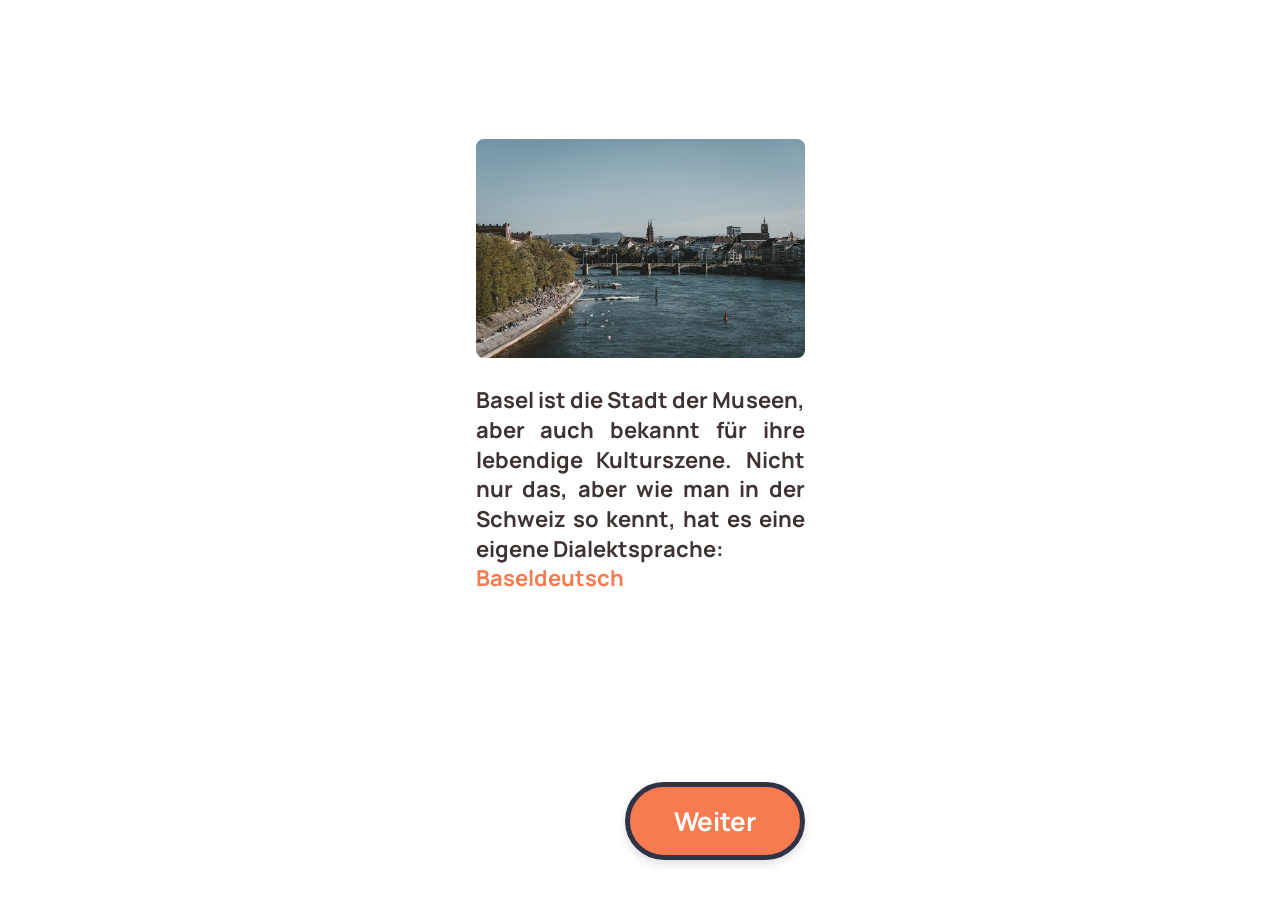
==== index.html @ 46500724 "implementingggg testing online vers" ====
<!DOCTYPE html>
<html lang="de">

<head>
    <link rel="preconnect" href="https://fonts.googleapis.com">
    <link rel="preconnect" href="https://fonts.gstatic.com" crossorigin>
    <link
        href="https://fonts.googleapis.com/css2?family=Manrope:wght@200..800&family=Pixelify+Sans:wght@400..700&display=swap"
        rel="stylesheet">
    <meta charset="UTF-8">
    <script>(function () { var t = localStorage.getItem('theme'); if (t) document.documentElement.setAttribute('data-theme', t); })();</script>
    <meta name="viewport" content="width=device-width, initial-scale=1.0, maximum-scale=1.0">
    <title>Baseldeutsch</title>
    <link rel="stylesheet" href="style.css">
    <style>
        * {
            box-sizing: border-box;
            margin: 0;
            padding: 0;
        }

        html,
        body {
            height: 100%;
            overflow-x: hidden;
        }

        body {
            font-family: "Manrope", sans-serif;
            font-weight: bold;
            background: var(--bg);
            display: flex;
            flex-direction: column;
            max-width: 393px;
            margin: 0 auto;
            width: 100%;
            height: 100dvh;
            color: var(--text);
        }

        .top-bar {
            background: var(--bg);
            height: 30px;
            flex-shrink: 0;
            position: sticky;
            top: 0;
            z-index: 100;
        }

        .map-area {
            flex: 1;
            display: flex;
            align-items: center;
            justify-content: center;
            padding: 24px 20px;
            overflow: hidden;
            order: 1;
            animation: mapFloat 8s ease-in-out infinite;
            will-change: transform;
        }

        @keyframes mapFloat {
            0% {
                transform: perspective(1000px) rotateX(2.2deg) rotateY(-2.6deg) rotateZ(-1.4deg);
            }

            50% {
                transform: perspective(1000px) rotateX(-1.8deg) rotateY(2.6deg) rotateZ(1.4deg);
            }

            100% {
                transform: perspective(1000px) rotateX(2.2deg) rotateY(-2.6deg) rotateZ(-1.4deg);
            }
        }

        @media (prefers-reduced-motion: reduce) {
            .map-area {
                animation: none;
            }
        }

        .bottom-nav {
            order: 2;
        }

        .map-area svg {
            width: 100%;
            height: auto;
            max-height: 100%;
            transition: transform 0.45s cubic-bezier(0.4, 0, 0.2, 1);
            transform-origin: 43% 42%;
        }

        .map-area svg.zoomed {
            transform: scale(2.6);
        }

        #marker1 {
            cursor: pointer;
        }


        /* Speech bubble — fixed overlay, independent of the map's zoom & float */
        .map-bubble {
            position: fixed;
            z-index: 60;
            width: 250px;
            pointer-events: none;
            transform: translate(-50%, -100%) scale(0);
            transform-origin: 50% 0%;
            /* Disappear with a plain ease so the scale can't overshoot below 0
               (a "back" curve would dip negative and briefly mirror the bubble) */
            transition: transform 0.22s ease-in;
            margin-top: 7%;
        }

        .map-bubble.visible {
            transform: translate(-50%, -100%) scale(1);
            pointer-events: auto;
            cursor: pointer;
            /* Springy overshoot only while appearing */
            transition: transform 0.3s cubic-bezier(0.34, 1.56, 0.64, 1);
            margin-top: 7%;
        }

        .map-bubble svg {
            width: 100%;
            height: auto;
            display: block;
        }



        .bottom-nav {
            background: var(--bg);
            height: 80px;
            display: flex;
            align-items: center;
            justify-content: space-around;
            flex-shrink: 0;
            position: sticky;
            bottom: 0;
            border-top: 3px solid var(--border);
            z-index: 100;
        }

        .nav-btn {
            width: 52px;
            height: 52px;
            border: none;
            background: transparent;
            cursor: pointer;
            display: flex;
            align-items: center;
            justify-content: center;
            border-radius: 50%;
            margin-bottom: 5px;
        }

        /* â”€â”€ Map SVG color theming â”€â”€ */
        #map-svg path[fill="#F77B4F"] {
            fill: var(--map-extrude);
        }

        #map-svg path[fill="#DBC8C2"] {
            fill: var(--map-fill);
        }

        #map-svg path[fill="#FFF369"] {
            fill: var(--map-highlight);
        }

        #map-svg path[stroke-width="5"] {
            stroke: var(--map-border);
        }

        #map-svg circle:not(#circle1) {
            fill: var(--map-lock-bg);
        }

        #map-svg path[fill="#303348"] {
            fill: var(--map-lock-ring);
        }

        #map-svg path[stroke-width="4"] {
            stroke: var(--map-lock-shackle);
        }

        /* ── Marker ── */
        #circle1 {
            fill: var(--map-extrude);
        }

        #marker1 path[fill='#AFF6F9'] {
            fill: var(--light);
        }

        /* â”€â”€ Speech bubble â”€â”€ */
        #bubble1 path[fill="#44869A"] {
            fill: var(--accent-light);
        }

        #bubble1 path[fill="#8CD0D3"] {
            fill: #303348;
        }

        /* ── First-time intro overlay ── */
        .intro-overlay {
            position: fixed;
            inset: 0;
            z-index: 1000;
            background: var(--bg);
            display: none;
            max-width: 393px;
            margin: 0 auto;
        }

        .intro-overlay.visible {
            display: flex;
        }

        .intro-content {
            flex: 1;
            display: flex;
            flex-direction: column;
            padding: 40px 32px;
            overflow-y: auto;
        }

        .intro-image {
            width: 100%;
            object-fit: cover;
            border-radius: 8px;
            margin-bottom: 28px;
            flex-shrink: 0;
            margin-top: 30%;
        }

        .intro-text {
            font-size: 22px;
            font-weight: 700;
            line-height: 1.35;
            color: var(--text);
            text-align: justify;
        }

        .intro-highlight {
            color: var(--accent-light);
        }

        .intro-next {
            margin-top: auto;
            align-self: flex-end;
            background: var(--accent-light);
            border: solid var(--border-nav);
            border-width: 5px;
            border-radius: 40px;
            color: #fff;
            font-family: "Manrope", sans-serif;
            font-size: 26px;
            font-weight: 700;
            padding: 16px 44px;
            cursor: pointer;
            -webkit-tap-highlight-color: transparent;
            filter: drop-shadow(0 4px 4px rgba(0, 0, 0, 0.12));
        }

        .intro-next:active {
            filter: brightness(0.9);
        }

        /* ── First-lesson hint arrow ── */
        .lesson-hint {
            position: fixed;
            top: 38%;
            left: 50%;
            transform: translateX(-50%);
            z-index: 50;
            display: none;
            flex-direction: column;
            align-items: center;
            gap: 4px;
            pointer-events: none;
            animation: hintBounce 0.9s ease-in-out infinite;
        }

        .lesson-hint.visible {
            display: flex;
        }

        .lesson-hint-arrow {
            width: 46px;
            height: 62px;
        }

        .lesson-hint-text {
            font-size: 16px;
            font-weight: 800;
            color: var(--accent);
            background: var(--bg);
            padding: 4px 12px;
            border-radius: 14px;
        }

        @keyframes hintBounce {

            0%,
            100% {
                transform: translateX(-50%) translateY(0);
            }

            50% {
                transform: translateX(-50%) translateY(-22px);
            }
        }

        @media (prefers-reduced-motion: reduce) {
            .lesson-hint {
                animation: none;
            }
        }

        .page-title {
            font-size: 42px;
            font-weight: 800;
            color: var(--text);
            padding: 18px 30px 14px;
            flex-shrink: 0;
            max-height: 120px;
            overflow: hidden;
            transition: transform 0.4s cubic-bezier(0.4, 0, 0.2, 1), opacity 0.3s ease,
                max-height 0.4s ease, padding 0.4s ease;
        }

        /* Hide the title (and collapse its space) while the map is zoomed in */
        .page-title.hidden {
            transform: translateY(-120%);
            opacity: 0;
            max-height: 0;
            padding-top: 0;
            padding-bottom: 0;
        }
    </style>
</head>

<body>

    <!-- First-time intro -->
    <div class="intro-overlay" id="introOverlay">
        <div class="intro-content">
            <img class="intro-image" src="image.png" alt="Basel am Rhein">
            <p class="intro-text">
                Basel ist die Stadt der Museen, aber auch bekannt für ihre lebendige Kulturszene. Nicht nur das,
                aber wie man in der Schweiz so kennt, hat es eine eigene Dialektsprache:
                <br><span class="intro-highlight">Baseldeutsch</span>
            </p>
            <button class="intro-next" onclick="dismissIntro()">Weiter</button>
        </div>
    </div>

    <div class="page-title" id="pageTitle">Willkommen in Basel!</div>

    <!-- Hint arrow pointing to the first lesson -->
    <div class="lesson-hint" id="lessonHint">

        <svg class="lesson-hint-arrow" viewBox="0 0 60 80" fill="none" xmlns="http://www.w3.org/2000/svg">
            <path d="M30 6 V60 M30 60 L14 44 M30 60 L46 44" stroke="var(--accent-light)" stroke-width="7"
                stroke-linecap="round" stroke-linejoin="round" />
        </svg>
    </div>

    <nav class="bottom-nav">
        <button class="nav-btn active" onclick="navigateTo('index.html')" aria-label="Home"><svg class="nav-icon"
                viewBox="0 0 31 40" fill="none" xmlns="http://www.w3.org/2000/svg">
                <g filter="url(#filter0_d_716_228)">
                    <path fill-rule="evenodd" clip-rule="evenodd"
                        d="M14.3101 29.4547C11.7604 27.4622 6 17.2513 6 10.9669C6 8.58868 7.0009 6.30826 8.7825 4.62658C10.5641 2.9449 12.9806 2 15.5002 2C18.0197 2 20.4359 2.94476 22.2176 4.62644C23.9992 6.30812 25 8.58925 25 10.9675C25 17.2519 19.2399 27.4624 16.6902 29.4549C16.3239 29.7411 16.1406 29.884 15.8678 29.9573C15.6558 30.0142 15.3439 30.0142 15.1319 29.9573C14.8596 29.8841 14.675 29.7398 14.3101 29.4547ZM12.3473 10.1685C12.3473 11.8185 13.7585 13.156 15.4994 13.156C17.2402 13.156 18.6515 11.8185 18.6515 10.1685C18.6515 8.5186 17.2402 7.18106 15.4994 7.18106C13.7585 7.18106 12.3473 8.5186 12.3473 10.1685Z"
                        fill="#F77B4F" />
                    <path fill-rule="evenodd" clip-rule="evenodd"
                        d="M14.3101 29.4547C11.7604 27.4622 6 17.2513 6 10.9669C6 8.58868 7.0009 6.30826 8.7825 4.62658C10.5641 2.9449 12.9806 2 15.5002 2C18.0197 2 20.4359 2.94476 22.2176 4.62644C23.9992 6.30812 25 8.58925 25 10.9675C25 17.2519 19.2399 27.4624 16.6902 29.4549C16.3239 29.7411 16.1406 29.884 15.8678 29.9573C15.6558 30.0142 15.3439 30.0142 15.1319 29.9573C14.8596 29.8841 14.675 29.7398 14.3101 29.4547ZM12.3473 10.1685C12.3473 11.8185 13.7585 13.156 15.4994 13.156C17.2402 13.156 18.6515 11.8185 18.6515 10.1685C18.6515 8.5186 17.2402 7.18106 15.4994 7.18106C13.7585 7.18106 12.3473 8.5186 12.3473 10.1685Z"
                        stroke="#303348" stroke-width="4" stroke-linecap="round" stroke-linejoin="round" />
                </g>
                <defs>
                    <filter id="filter0_d_716_228" x="0" y="0" width="31" height="40" filterUnits="userSpaceOnUse"
                        color-interpolation-filters="sRGB">
                        <feFlood flood-opacity="0" result="BackgroundImageFix" />
                        <feColorMatrix in="SourceAlpha" type="matrix" values="0 0 0 0 0 0 0 0 0 0 0 0 0 0 0 0 0 0 127 0"
                            result="hardAlpha" />
                        <feOffset dy="4" />
                        <feGaussianBlur stdDeviation="2" />
                        <feComposite in2="hardAlpha" operator="out" />
                        <feColorMatrix type="matrix" values="0 0 0 0 0 0 0 0 0 0 0 0 0 0 0 0 0 0 0.12 0" />
                        <feBlend mode="normal" in2="BackgroundImageFix" result="effect1_dropShadow_716_228" />
                        <feBlend mode="normal" in="SourceGraphic" in2="effect1_dropShadow_716_228" result="shape" />
                    </filter>
                </defs>
            </svg></button>
        <button class="nav-btn" onclick="navigateTo('lexikon.html')" aria-label="Suche"><svg class="nav-icon"
                viewBox="0 0 38 38" fill="none" xmlns="http://www.w3.org/2000/svg">
                <g filter="url(#filter0_d_716_301)">
                    <path
                        d="M6 9.22222C6 13.2109 9.2335 16.4444 13.2222 16.4444C17.2109 16.4444 20.4444 13.2109 20.4444 9.22222C20.4444 5.2335 17.2109 2 13.2222 2C9.2335 2 6 5.2335 6 9.22222Z"
                        fill="#F77B4F" />
                    <path
                        d="M18.3799 14.2778L32 28M13.2222 16.4444C9.2335 16.4444 6 13.2109 6 9.22222C6 5.2335 9.2335 2 13.2222 2C17.2109 2 20.4444 5.2335 20.4444 9.22222C20.4444 13.2109 17.2109 16.4444 13.2222 16.4444Z"
                        stroke="#303348" stroke-width="4" stroke-linecap="round" stroke-linejoin="round" />
                </g>
                <defs>
                    <filter id="filter0_d_716_301" x="0" y="0" width="38" height="38" filterUnits="userSpaceOnUse"
                        color-interpolation-filters="sRGB">
                        <feFlood flood-opacity="0" result="BackgroundImageFix" />
                        <feColorMatrix in="SourceAlpha" type="matrix" values="0 0 0 0 0 0 0 0 0 0 0 0 0 0 0 0 0 0 127 0"
                            result="hardAlpha" />
                        <feOffset dy="4" />
                        <feGaussianBlur stdDeviation="2" />
                        <feComposite in2="hardAlpha" operator="out" />
                        <feColorMatrix type="matrix" values="0 0 0 0 0 0 0 0 0 0 0 0 0 0 0 0 0 0 0.12 0" />
                        <feBlend mode="normal" in2="BackgroundImageFix" result="effect1_dropShadow_716_301" />
                        <feBlend mode="normal" in="SourceGraphic" in2="effect1_dropShadow_716_301" result="shape" />
                    </filter>
                </defs>
            </svg></button>
        <button class="nav-btn" onclick="navigateTo('marked.html')" aria-label="Gespeichert"><svg class="nav-icon"
                viewBox="0 0 42 39" fill="none" xmlns="http://www.w3.org/2000/svg">
                <g filter="url(#filter0_d_716_300)">
                    <path
                        d="M25.519 18.435L16.9502 13.1288L12.8791 19.7397L6.51992 15.7722L9.27376 11.3583L5.9978 9.31443L8.75164 4.90056L12.0276 6.94445L15.1119 2.00093L21.4711 5.96848L16.9502 13.1288L25.519 18.435L29.9501 11.2586L35.7312 14.8654L32.6469 19.809L35.7301 21.7326L32.9763 26.1465L29.893 24.2228L27.1392 28.6367L21.3581 25.0298L25.519 18.435Z"
                        fill="#F77B4F" />
                    <path
                        d="M16.9502 13.1288L25.519 18.435M16.9502 13.1288L12.8791 19.7397L6.51992 15.7722L9.27376 11.3583L5.9978 9.31443L8.75164 4.90056L12.0276 6.94445L15.1119 2.00093L21.4711 5.96848L16.9502 13.1288ZM25.519 18.435L29.9501 11.2586L35.7312 14.8654L32.6469 19.809L35.7301 21.7326L32.9763 26.1465L29.893 24.2228L27.1392 28.6367L21.3581 25.0298L25.519 18.435Z"
                        stroke="#303348" stroke-width="4" stroke-linejoin="round" />
                </g>
                <defs>
                    <filter id="filter0_d_716_300" x="0" y="0" width="41.7344" height="38.6367"
                        filterUnits="userSpaceOnUse" color-interpolation-filters="sRGB">
                        <feFlood flood-opacity="0" result="BackgroundImageFix" />
                        <feColorMatrix in="SourceAlpha" type="matrix" values="0 0 0 0 0 0 0 0 0 0 0 0 0 0 0 0 0 0 127 0"
                            result="hardAlpha" />
                        <feOffset dy="4" />
                        <feGaussianBlur stdDeviation="2" />
                        <feComposite in2="hardAlpha" operator="out" />
                        <feColorMatrix type="matrix" values="0 0 0 0 0 0 0 0 0 0 0 0 0 0 0 0 0 0 0.12 0" />
                        <feBlend mode="normal" in2="BackgroundImageFix" result="effect1_dropShadow_716_300" />
                        <feBlend mode="normal" in="SourceGraphic" in2="effect1_dropShadow_716_300" result="shape" />
                    </filter>
                </defs>
            </svg></button>
        <button class="nav-btn" onclick="navigateTo('settings.html')" aria-label="Einstellungen"><svg class="nav-icon"
                viewBox="0 0 42 40" fill="none" xmlns="http://www.w3.org/2000/svg">
                <g filter="url(#filter0_d_716_302)">
                    <path fill-rule="evenodd" clip-rule="evenodd"
                        d="M32.9802 11.1282L33.5298 11.4307L33.5324 11.432C34.4265 11.9242 34.8739 12.1705 35.2 12.5206C35.4889 12.8306 35.7079 13.1984 35.8422 13.5986C35.9939 14.0509 35.9952 14.5578 35.9975 15.5723L35.9995 16.425C36.0018 17.4344 36.003 17.9421 35.8524 18.3949C35.7185 18.7978 35.4994 19.1672 35.2089 19.4791C34.8805 19.8317 34.4284 20.0797 33.5257 20.5747L32.9832 20.8723L32.9803 20.8736C32.8979 20.9188 32.8564 20.9415 32.8161 20.9653C32.4037 21.2087 32.0564 21.5465 31.8032 21.9502C31.7782 21.9902 31.7532 22.0314 31.7049 22.1141C31.6568 22.1965 31.6325 22.2382 31.6101 22.2796C31.3833 22.6981 31.2614 23.1649 31.2543 23.6397C31.2536 23.6867 31.2538 23.7342 31.2554 23.8297L31.2665 24.4823C31.2836 25.483 31.2921 25.9871 31.1499 26.4393C31.0232 26.8422 30.8112 27.2136 30.528 27.5291C30.2087 27.8848 29.7661 28.139 28.8834 28.646L28.1406 29.0726C27.251 29.5836 26.805 29.8397 26.3316 29.9375C25.9123 30.0242 25.4793 30.0204 25.0613 29.9276C24.5887 29.8227 24.1469 29.5604 23.2625 29.035L22.6981 28.6997C22.6333 28.6612 22.5965 28.6393 22.5597 28.619C22.1414 28.3882 21.6729 28.2601 21.1943 28.2449C21.1461 28.2434 21.0972 28.2434 20.9991 28.2434C20.9012 28.2434 20.8522 28.2434 20.8041 28.2449C20.3266 28.2601 19.8609 28.3877 19.4433 28.6175C19.4012 28.6407 19.3587 28.6656 19.2747 28.7154L18.7437 29.03C17.863 29.5519 17.4221 29.8132 16.9515 29.9177C16.5352 30.0102 16.1038 30.0135 15.6859 29.9279C15.2136 29.8312 14.769 29.5778 13.8794 29.0704L13.1385 28.648C12.2464 28.1392 11.8001 27.8847 11.4782 27.5277C11.1934 27.2118 10.9804 26.8397 10.8529 26.4357C10.7088 25.9789 10.7164 25.4689 10.7338 24.4501L10.7441 23.8449C10.7459 23.7425 10.7466 23.6915 10.7457 23.6412C10.7377 23.1749 10.6199 22.7167 10.3998 22.3043C10.3809 22.269 10.3604 22.2336 10.327 22.1761L10.2983 22.1264C10.2462 22.0364 10.2202 21.9914 10.193 21.9481C9.94201 21.5467 9.59776 21.21 9.18913 20.9665C9.15271 20.9448 9.11499 20.9241 9.05149 20.8892L9.00744 20.865L8.46972 20.5689C7.57386 20.0757 7.1271 19.8295 6.80061 19.4791C6.51176 19.1691 6.29393 18.8013 6.15968 18.4011C6.00793 17.9488 6.00474 17.4419 6.00241 16.4274L6.00049 15.5926C5.99815 14.5713 5.99802 14.0606 6.14943 13.6051C6.28338 13.2022 6.50281 12.8322 6.79328 12.5204C7.12163 12.1678 7.57288 11.9201 8.47558 11.425L9.01814 11.1275L9.06018 11.1044C9.1181 11.0727 9.15298 11.0536 9.18638 11.0339C9.59875 10.7906 9.94572 10.453 10.1989 10.0493C10.2182 10.0186 10.2364 9.9872 10.2658 9.93675L10.2956 9.8855C10.3439 9.80282 10.368 9.76143 10.3905 9.72005C10.6172 9.30154 10.7411 8.83503 10.7482 8.36021C10.7486 8.33302 10.7479 8.30567 10.7468 8.26892C10.7461 8.24222 10.7452 8.21047 10.7445 8.1703L10.7338 7.53968C10.7165 6.52434 10.7089 6.01639 10.8521 5.56089C10.9788 5.15792 11.1906 4.78635 11.4738 4.47085C11.793 4.11531 12.2351 3.86137 13.1172 3.35473L13.1253 3.34982L13.8571 2.92952L13.8611 2.92778C14.7512 2.41653 15.1963 2.1609 15.6698 2.06303C16.0891 1.97634 16.5218 1.97891 16.9398 2.07173C17.4123 2.17664 17.8551 2.4397 18.7393 2.96505L19.2737 3.2825L19.3184 3.30908C19.3741 3.34226 19.4077 3.36229 19.4416 3.381C19.8599 3.61171 20.327 3.73944 20.8056 3.75468C20.8536 3.75621 20.9046 3.75621 21.0019 3.75621C21.0998 3.75621 21.1488 3.75621 21.1969 3.75468C21.6745 3.73951 22.1406 3.61247 22.5582 3.38271C22.6003 3.35956 22.6428 3.33448 22.7267 3.28473L23.2577 2.97012L23.2627 2.96776C24.1409 2.44735 24.5803 2.18699 25.0502 2.0826C25.4665 1.99011 25.8977 1.98615 26.3155 2.07173C26.7878 2.16846 27.2328 2.42221 28.1224 2.92952L28.8634 3.35209C29.7555 3.86082 30.201 4.1155 30.523 4.4725C30.8077 4.78832 31.021 5.16047 31.1485 5.56452C31.292 6.0194 31.2834 6.52626 31.2662 7.53684L31.2554 8.16835C31.2538 8.26512 31.2536 8.31379 31.2544 8.36142C31.2617 8.83528 31.384 9.30083 31.6101 9.71859C31.6328 9.76055 31.6575 9.80293 31.7063 9.88657L31.7411 9.9464C31.7683 9.99312 31.786 10.0237 31.8045 10.0531C32.0565 10.4546 32.4019 10.7903 32.8117 11.0332C32.8529 11.0576 32.8949 11.0812 32.9802 11.1282ZM14.9981 16.0001C14.9981 19.2807 17.6855 21.9401 21.0005 21.9401C24.3155 21.9401 27.0028 19.2807 27.0028 16.0001C27.0028 12.7195 24.3155 10.0601 21.0005 10.0601C17.6855 10.0601 14.9981 12.7195 14.9981 16.0001Z"
                        fill="#F77B4F" />
                    <path
                        d="M10.327 22.1761C10.3184 22.1612 10.3088 22.1447 10.2983 22.1264C10.2462 22.0364 10.2202 21.9914 10.193 21.9481C9.94201 21.5467 9.59776 21.21 9.18913 20.9665C9.15271 20.9448 9.11499 20.9241 9.05149 20.8892C9.03804 20.8818 9.02343 20.8738 9.00744 20.865L8.46972 20.5689C7.57386 20.0757 7.1271 19.8295 6.80061 19.4791C6.51176 19.1691 6.29393 18.8013 6.15968 18.4011C6.00793 17.9488 6.00474 17.4419 6.00241 16.4274L6.00049 15.5926C5.99815 14.5713 5.99802 14.0606 6.14943 13.6051C6.28338 13.2022 6.50281 12.8322 6.79328 12.5204C7.12163 12.1678 7.57288 11.9201 8.47558 11.425L9.01814 11.1275C9.03343 11.1191 9.04737 11.1114 9.06018 11.1044C9.1181 11.0727 9.15298 11.0536 9.18638 11.0339C9.59875 10.7906 9.94572 10.453 10.1989 10.0493C10.2182 10.0186 10.2364 9.9872 10.2658 9.93675C10.2746 9.92156 10.2844 9.90464 10.2956 9.8855C10.3439 9.80282 10.368 9.76143 10.3905 9.72005C10.6172 9.30154 10.7411 8.83503 10.7482 8.36021C10.7486 8.33302 10.7479 8.30567 10.7468 8.26892C10.7461 8.24222 10.7452 8.21047 10.7445 8.1703L10.7338 7.53968C10.7165 6.52434 10.7089 6.01639 10.8521 5.56089C10.9788 5.15792 11.1906 4.78635 11.4738 4.47085C11.793 4.11531 12.2351 3.86137 13.1172 3.35473L13.1253 3.34982L13.8571 2.92952L13.8611 2.92778C14.7512 2.41653 15.1963 2.1609 15.6698 2.06303C16.0891 1.97634 16.5218 1.97891 16.9398 2.07173C17.4123 2.17664 17.8551 2.4397 18.7393 2.96505L19.2737 3.2825C19.2901 3.29224 19.3049 3.30105 19.3184 3.30908M9.00744 20.865L9.05149 20.8892M9.01814 11.1275L9.06018 11.1044M19.2737 3.2825L19.3184 3.30908M31.7063 9.88657C31.6575 9.80293 31.6328 9.76055 31.6101 9.71859C31.384 9.30083 31.2617 8.83528 31.2544 8.36142C31.2536 8.31379 31.2538 8.26512 31.2554 8.16835L31.2662 7.53684C31.2834 6.52626 31.292 6.0194 31.1485 5.56452C31.021 5.16047 30.8077 4.78832 30.523 4.4725C30.201 4.1155 29.7555 3.86082 28.8634 3.35209L28.1224 2.92952C27.2328 2.42221 26.7878 2.16846 26.3155 2.07173C25.8977 1.98615 25.4665 1.99011 25.0502 2.0826C24.5803 2.18699 24.1409 2.44735 23.2627 2.96776L23.2577 2.97012L22.7267 3.28473C22.6428 3.33448 22.6003 3.35956 22.5582 3.38271C22.1406 3.61247 21.6745 3.73951 21.1969 3.75468C21.1488 3.75621 21.0998 3.75621 21.0019 3.75621C20.9046 3.75621 20.8536 3.75621 20.8056 3.75468C20.327 3.73944 19.8599 3.61171 19.4416 3.381C19.4077 3.36229 19.3741 3.34226 19.3184 3.30908M31.7063 9.88657L31.7411 9.9464M10.327 22.1761C10.3604 22.2336 10.3809 22.269 10.3998 22.3043C10.6199 22.7167 10.7377 23.1749 10.7457 23.6412C10.7466 23.6915 10.7459 23.7425 10.7441 23.8449L10.7338 24.4501C10.7164 25.4689 10.7088 25.9789 10.8529 26.4357C10.9804 26.8397 11.1934 27.2118 11.4782 27.5277C11.8001 27.8847 12.2464 28.1392 13.1385 28.648L13.8794 29.0704C14.769 29.5778 15.2136 29.8312 15.6859 29.9279C16.1038 30.0135 16.5352 30.0102 16.9515 29.9177C17.4221 29.8132 17.863 29.5519 18.7437 29.03L19.2747 28.7154C19.3587 28.6656 19.4012 28.6407 19.4433 28.6175C19.8609 28.3877 20.3266 28.2601 20.8041 28.2449C20.8522 28.2434 20.9012 28.2434 20.9991 28.2434C21.0972 28.2434 21.1461 28.2434 21.1943 28.2449C21.6729 28.2601 22.1414 28.3882 22.5597 28.619C22.5965 28.6393 22.6333 28.6612 22.6981 28.6997L23.2625 29.035C24.1469 29.5604 24.5887 29.8227 25.0613 29.9276C25.4793 30.0204 25.9123 30.0242 26.3316 29.9375C26.805 29.8397 27.251 29.5836 28.1406 29.0726L28.8834 28.646C29.7661 28.139 30.2087 27.8848 30.528 27.5291C30.8112 27.2136 31.0232 26.8422 31.1499 26.4393C31.2921 25.9871 31.2836 25.483 31.2665 24.4823L31.2554 23.8297C31.2538 23.7342 31.2536 23.6867 31.2543 23.6397C31.2614 23.1649 31.3833 22.6981 31.6101 22.2796C31.6325 22.2382 31.6568 22.1965 31.7049 22.1141C31.7532 22.0314 31.7782 21.9902 31.8032 21.9502C32.0564 21.5465 32.4037 21.2087 32.8161 20.9653C32.8564 20.9415 32.8979 20.9188 32.9803 20.8736L32.9832 20.8723L33.5257 20.5747C34.4284 20.0797 34.8805 19.8317 35.2089 19.4791C35.4994 19.1672 35.7185 18.7978 35.8524 18.3949C36.003 17.9421 36.0018 17.4344 35.9995 16.425L35.9975 15.5723C35.9952 14.5578 35.9939 14.0509 35.8422 13.5986C35.7079 13.1984 35.4889 12.8306 35.2 12.5206C34.8739 12.1705 34.4265 11.9242 33.5324 11.432L33.5298 11.4307L32.9802 11.1282C32.8949 11.0812 32.8529 11.0576 32.8117 11.0332C32.4019 10.7903 32.0565 10.4546 31.8045 10.0531C31.786 10.0237 31.7683 9.99312 31.7411 9.9464C31.731 9.92898 31.7196 9.9093 31.7063 9.88657M10.2956 9.8855L10.2658 9.93675M10.2983 22.1264L10.327 22.1761M21.0005 21.9401C17.6855 21.9401 14.9981 19.2807 14.9981 16.0001C14.9981 12.7195 17.6855 10.0601 21.0005 10.0601C24.3155 10.0601 27.0028 12.7195 27.0028 16.0001C27.0028 19.2807 24.3155 21.9401 21.0005 21.9401Z"
                        stroke="#303348" stroke-width="4" stroke-linecap="round" stroke-linejoin="round" />
                </g>
                <defs>
                    <filter id="filter0_d_716_302" x="0" y="0" width="42" height="40" filterUnits="userSpaceOnUse"
                        color-interpolation-filters="sRGB">
                        <feFlood flood-opacity="0" result="BackgroundImageFix" />
                        <feColorMatrix in="SourceAlpha" type="matrix" values="0 0 0 0 0 0 0 0 0 0 0 0 0 0 0 0 0 0 127 0"
                            result="hardAlpha" />
                        <feOffset dy="4" />
                        <feGaussianBlur stdDeviation="2" />
                        <feComposite in2="hardAlpha" operator="out" />
                        <feColorMatrix type="matrix" values="0 0 0 0 0 0 0 0 0 0 0 0 0 0 0 0 0 0 0.12 0" />
                        <feBlend mode="normal" in2="BackgroundImageFix" result="effect1_dropShadow_716_302" />
                        <feBlend mode="normal" in="SourceGraphic" in2="effect1_dropShadow_716_302" result="shape" />
                    </filter>
                </defs>
            </svg></button>
    </nav>

    <div class="map-area">
        <svg id="map-svg" width="342" height="475" viewBox="0 0 342 475" fill="none" xmlns="http://www.w3.org/2000/svg"
            onclick="unzoom()">
            <g filter="url(#filter0_d_716_264)">
                <path
                    d="M135 58C135 58 131.361 147.654 135 156C144 176.647 140.5 185 156.5 198C172.5 211 194.772 218.336 211 215.5C240 210.431 260 198 260 198"
                    stroke="#528CEF" stroke-width="11" stroke-linecap="round" />
                <path
                    d="M46.622 316.747L118.307 327.691L123.719 332L133.82 314.509L126.331 307.544L137.03 288.641L118.307 278.691L46.622 267.747L12.3846 275.706V324.706L46.622 316.747Z"
                    fill="#F77B4F" />
                <path
                    d="M326.941 229.69L335.5 213.771V164.771L326.941 180.69C322.483 178.534 310.036 176.213 295.913 184.172L262.211 194.619V205.5V219.99L282.539 237.899L295.913 233.172C310.036 225.213 322.483 227.534 326.941 229.69Z"
                    fill="#F77B4F" />
                <path
                    d="M282.539 349.082V300.082L265.955 296.6L246.162 303.067V316.499L211.525 361.5L170.733 414.5L148.799 410.52V388.88V367.241L143.45 357.789H131.68V346.347L126.331 349.767L123.121 351.819L118.307 341.372V390.372L123.121 400.819L131.68 395.347V406.789H143.45L148.799 416.241V459.52L170.733 463.5L246.162 365.499V352.067L265.955 345.6L282.539 349.082Z"
                    fill="#F77B4F" />
                <path d="M34.5404 229.5L46.622 203.573L25.2236 183.425L6.5 164.771V213.771L34.5404 229.5Z"
                    fill="#F77B4F" />
                <path
                    d="M246.162 303.067L265.955 296.6L256 286.899V278.691H265.955L246.162 229.69H207L205 235.5L173 243.5L158 258L141.535 254L143.817 261.873L159.5 267.747L162.5 261.5L168 267.747L165.5 275.706L189 282V291.5L207 324.706L211.525 361.5L246.162 316.499V303.067Z"
                    fill="#DBC8C2" />
                <path
                    d="M118.307 278.691L137.03 288.641L207 324.706L189 291.5V282L165.5 275.706L168 267.747L162.5 261.5L159.5 267.747L143.817 261.873L128.134 256L118.307 278.691Z"
                    fill="#DBC8C2" />
                <path
                    d="M148.799 410.52L170.733 414.5L211.525 361.5L207 324.706L137.03 288.641L126.331 307.544L133.82 314.509L123.719 332L118.307 341.372L123.121 351.819L126.331 349.767L131.68 346.347V357.789H143.45L148.799 367.241V388.88V410.52Z"
                    fill="#DBC8C2" />
                <path
                    d="M46.622 267.747L118.307 278.691L128.134 256L129 254L101.5 229.5H34.5404L32.713 233.422H25.2236L12.3846 275.706L46.622 267.747Z"
                    fill="#DBC8C2" />
                <path d="M46.622 203.573L34.5404 229.5H101.5L95 203.573H46.622Z" fill="#DBC8C2" />
                <path
                    d="M118.307 213.771L131.68 219.99L141.535 254L158 258L173 243.5L205 235.5L207 229.69V219.99C207 219.99 167.752 217.24 152 203.573C136.248 189.907 126.331 150 126.331 150L123.719 164.771L118.307 178.5V213.771Z"
                    fill="#FFF369" />
                <path
                    d="M16.1293 159.299L6.5 164.771L25.2236 183.425L46.622 203.573H95L91.5 180.69L25.2236 134.425L16.1293 159.299Z"
                    fill="#DBC8C2" />
                <path
                    d="M16.1293 121.989L25.2236 134.425L91.5 180.69L126.331 150V103.582L104.398 95.1253L88.8837 100.597L53.5764 89.6532L46.622 100.597L16.1293 121.989Z"
                    fill="#DBC8C2" />
                <path
                    d="M126.331 150L91.5 180.69L95 203.573L101.5 229.5L129 254L128.134 256L143.817 261.873L141.535 254L131.68 219.99L118.307 213.771V178.5L123.719 164.771L126.331 150Z"
                    fill="#DBC8C2" />
                <path
                    d="M282.539 300.082V286.899V237.899L262.211 219.99V205.5C262.211 205.5 245.781 212.671 235 215.5C224.219 218.329 207 219.99 207 219.99V229.69H246.162L265.955 278.691H256V286.899L265.955 296.6L282.539 300.082Z"
                    fill="#DBC8C2" />
                <path
                    d="M265.955 95.1253C252.688 88.3597 223.693 88.6582 210.854 89.6532H200.5L196.5 103.582L223.36 159.299L242.5 199L262.211 194.619L295.913 184.172C310.036 176.213 322.483 178.534 326.941 180.69L335.5 164.771L317.459 143.682L303.423 153.175L288.846 134.425L282.539 137.686L273.73 114.202L299.644 89.6532L288.846 78.7253L265.955 95.1253Z"
                    fill="#DBC8C2" />
                <path
                    d="M242.5 199L223.36 159.299L194.015 180.69L178.5 192L185 199L182 206.688C210.051 213.24 242.5 199 242.5 199Z"
                    fill="#DBC8C2" />
                <path
                    d="M196.5 103.582H178.5L182.255 122.245L188.746 154.5L194.015 180.69L223.36 159.299L196.5 103.582Z"
                    fill="#DBC8C2" />
                <path
                    d="M206.04 46.8709L143.45 21.5C138.8 29.3163 135.234 41.5167 132.579 54.5L141.535 58.1087L165.5 67.7646L178.5 103.582H196.5L200.5 89.6532H210.854V74.7291L206.04 67.7646V46.8709Z"
                    fill="#DBC8C2" />
                <path
                    d="M178.5 103.582L165.5 67.7646L141.535 58.1087C141.535 58.1087 134.079 93.5155 137.312 131.5L182.255 122.245L178.5 103.582Z"
                    fill="#DBC8C2" />
                <path
                    d="M147.183 175.5L159.5 168L188.746 154.5L182.255 122.245L137.312 131.5C138.583 146.433 141.505 161.765 147.183 175.5Z"
                    fill="#DBC8C2" />
                <path d="M168 172L178.5 192L194.015 180.69L188.746 154.5L159.5 168L162.5 175.5L168 172Z"
                    fill="#DBC8C2" />
                <path
                    d="M185 199L178.5 192L168 172L162.5 175.5L159.5 168L147.183 175.5C147.909 177.257 148.681 178.989 149.5 180.69C156.942 196.148 168.999 203.652 182 206.688L185 199Z"
                    fill="#DBC8C2" />
                <path
                    d="M282.539 286.899V349.082M282.539 286.899V300.082M282.539 286.899V237.899M282.539 300.082V349.082L265.955 345.6L246.162 352.067V365.499L170.733 463.5L148.799 459.52V416.241L143.45 406.789H131.68V395.347L123.121 400.819L118.307 390.372V341.372L123.719 332L133.82 314.509L126.331 307.544L137.03 288.641M196.5 103.582L200.5 89.6532H210.854C223.693 88.6582 252.688 88.3597 265.955 95.1253L288.846 78.7253L299.644 89.6532L273.73 114.202L282.539 137.686L288.846 134.425L303.423 153.175L317.459 143.682L335.5 164.771V213.771L326.941 229.69C322.483 227.534 310.036 225.213 295.913 233.172L282.539 237.899M126.331 103.582C126.954 92.1919 128.882 72.5862 132.579 54.5C135.234 41.5167 138.8 29.3163 143.45 21.5L206.04 46.8709V67.7646L210.854 74.7291V89.6532M335.5 164.771L326.941 180.69C322.483 178.534 310.036 176.213 295.913 184.172L262.211 194.619M262.211 194.619V205.5M262.211 194.619L242.5 199M282.539 237.899L262.211 219.99V205.5M282.539 237.899V300.082M282.539 300.082L265.955 296.6M118.307 341.372L123.121 351.819L126.331 349.767L131.68 346.347V357.789H143.45L148.799 367.241V388.88V410.52L170.733 414.5L211.525 361.5L246.162 316.499V303.067L265.955 296.6M265.955 296.6L256 286.899V278.691H265.955L246.162 229.69H207M137.03 288.641L118.307 278.691M137.03 288.641L207 324.706M118.307 278.691L46.622 267.747L12.3846 275.706M101.5 229.5L129 254L128.134 256L118.307 278.691M123.719 332L118.307 327.691L46.622 316.747L12.3846 324.706V275.706L25.2236 233.422H32.713L34.5404 229.5M46.622 203.573L34.5404 229.5M46.622 203.573L25.2236 183.425L6.5 164.771M46.622 203.573H95M34.5404 229.5L6.5 213.771V164.771L16.1293 159.299L25.2236 134.425M25.2236 134.425L16.1293 121.989L46.622 100.597L53.5764 89.6532L88.8837 100.597L104.398 95.1253L126.331 103.582M25.2236 134.425L91.5 180.69M126.331 103.582V150M34.5404 229.5H101.5M91.5 180.69L126.331 150M91.5 180.69L95 203.573M126.331 150L123.719 164.771L118.307 178.5V213.771L131.68 219.99L141.535 254M126.331 150C126.331 150 136.248 189.907 152 203.573C167.752 217.24 207 219.99 207 219.99M95 203.573L101.5 229.5M143.817 261.873L159.5 267.747L162.5 261.5L168 267.747L165.5 275.706L189 282V291.5L207 324.706L211.525 361.5M128.134 256L143.817 261.873M143.817 261.873L141.535 254M207 229.69V219.99M207 229.69L205 235.5L173 243.5L158 258L141.535 254M207 219.99C207 219.99 224.219 218.329 235 215.5C245.781 212.671 262.211 205.5 262.211 205.5M132.579 54.5L141.535 58.1087M178.5 103.582L165.5 67.7646L141.535 58.1087M178.5 103.582H196.5M178.5 103.582L182.255 122.245M196.5 103.582L223.36 159.299M242.5 199L223.36 159.299M147.183 175.5C147.909 177.257 148.681 178.989 149.5 180.69C156.942 196.148 168.999 203.652 182 206.688C210.051 213.24 242.5 199 242.5 199M147.183 175.5C141.505 161.765 138.583 146.433 137.312 131.5C134.079 93.5155 141.535 58.1087 141.535 58.1087M223.36 159.299L194.015 180.69M159.5 168L162.5 175.5L168 172L178.5 192L185 199L182 206.688M178.5 192L194.015 180.69M188.746 154.5L159.5 168L147.183 175.5M194.015 180.69L188.746 154.5M183.5 121.989L182.255 122.245M137.312 131.5L182.255 122.245M188.746 154.5L182.255 122.245"
                    stroke="#303348" stroke-width="5" />
                <g id="marker1" filter="url(#filter1_d_716_264)" onclick="toggleMarker(event)" style="cursor:pointer">
                    <circle id="circle1" cx="146" cy="200" r="18.5" transform="rotate(-90 146 200)" fill="#F77B4F"
                        stroke="#303348" stroke-width="5" />
                    <path
                        d="M141.138 209.5V207.012H145.025V194.25L141.4 196.287L141.025 193.587L145.175 191.112H147.875V207.012H151.775V209.5H141.138Z"
                        fill="white" />
                </g>
                <circle cx="146" cy="21" r="18.5" transform="rotate(-90 146 21)" fill="white" stroke="#303348"
                    stroke-width="5" />
                <path fill-rule="evenodd" clip-rule="evenodd"
                    d="M140.5 28.5V19.7733H152.5V28.5H140.5ZM144.952 26.5607L145.919 24.6216L145.145 23.3288L146.694 21.8745L147.855 23.3288L147.274 24.6216L148.435 26.5607H144.952Z"
                    fill="#303348" />
                <path
                    d="M152.5 19.7733C152.5 19.7733 152.5 17.9962 152.5 16.3803C152.5 14.7644 149.596 12.5778 146.694 12.5021C143.672 12.4232 140.5 14.6035 140.5 16.3803C140.5 18.1578 140.5 19.7733 140.5 19.7733V28.5H152.5V19.7733ZM140.5 19.7733H152.5M145.919 24.6216L144.952 26.5607H148.435L147.274 24.6216L147.855 23.3288L146.694 21.8745L145.145 23.3288L145.919 24.6216Z"
                    stroke="#303348" stroke-width="4" />
                <path
                    d="M148.5 26.5H144.5L145.5 24.1471V22.0882C145.5 22.0882 145.5 21.5 146.5 21.5C147.5 21.5 147.5 22.0882 147.5 22.0882V24.1471L148.5 26.5Z"
                    fill="white" stroke="white" />
                <circle cx="255" cy="119" r="18.5" transform="rotate(-90 255 119)" fill="white" stroke="#303348"
                    stroke-width="5" />
                <path fill-rule="evenodd" clip-rule="evenodd"
                    d="M249.5 126.5V117.773H261.5V126.5H249.5ZM253.952 124.561L254.919 122.622L254.145 121.329L255.694 119.874L256.855 121.329L256.274 122.622L257.435 124.561H253.952Z"
                    fill="#303348" />
                <path
                    d="M261.5 117.773C261.5 117.773 261.5 115.996 261.5 114.38C261.5 112.764 258.596 110.578 255.694 110.502C252.672 110.423 249.5 112.603 249.5 114.38C249.5 116.158 249.5 117.773 249.5 117.773V126.5H261.5V117.773ZM249.5 117.773H261.5M254.919 122.622L253.952 124.561H257.435L256.274 122.622L256.855 121.329L255.694 119.874L254.145 121.329L254.919 122.622Z"
                    stroke="#303348" stroke-width="4" />
                <path
                    d="M257.5 124.5H253.5L254.5 122.147V120.088C254.5 120.088 254.5 119.5 255.5 119.5C256.5 119.5 256.5 120.088 256.5 120.088V122.147L257.5 124.5Z"
                    fill="white" stroke="white" />
                <circle cx="79" cy="124" r="18.5" transform="rotate(-90 79 124)" fill="white" stroke="#303348"
                    stroke-width="5" />
                <path fill-rule="evenodd" clip-rule="evenodd"
                    d="M73.5 131.5V122.773H85.5V131.5H73.5ZM77.9516 129.561L78.9194 127.622L78.1452 126.329L79.6935 124.874L80.8548 126.329L80.2742 127.622L81.4355 129.561H77.9516Z"
                    fill="#303348" />
                <path
                    d="M85.5 122.773C85.5 122.773 85.5 120.996 85.5 119.38C85.5 117.764 82.596 115.578 79.6935 115.502C76.6716 115.423 73.5 117.603 73.5 119.38C73.5 121.158 73.5 122.773 73.5 122.773V131.5H85.5V122.773ZM73.5 122.773H85.5M78.9194 127.622L77.9516 129.561H81.4355L80.2742 127.622L80.8548 126.329L79.6935 124.874L78.1452 126.329L78.9194 127.622Z"
                    stroke="#303348" stroke-width="4" />
                <path
                    d="M81.5 129.5H77.5L78.5 127.147V125.088C78.5 125.088 78.5 124.5 79.5 124.5C80.5 124.5 80.5 125.088 80.5 125.088V127.147L81.5 129.5Z"
                    fill="white" stroke="white" />
                <circle cx="55" cy="242" r="18.5" transform="rotate(-90 55 242)" fill="white" stroke="#303348"
                    stroke-width="5" />
                <path fill-rule="evenodd" clip-rule="evenodd"
                    d="M49.5 249.5V240.773H61.5V249.5H49.5ZM53.9516 247.561L54.9194 245.622L54.1452 244.329L55.6935 242.874L56.8548 244.329L56.2742 245.622L57.4355 247.561H53.9516Z"
                    fill="#303348" />
                <path
                    d="M61.5 240.773C61.5 240.773 61.5 238.996 61.5 237.38C61.5 235.764 58.596 233.578 55.6935 233.502C52.6716 233.423 49.5 235.603 49.5 237.38C49.5 239.158 49.5 240.773 49.5 240.773V249.5H61.5V240.773ZM49.5 240.773H61.5M54.9194 245.622L53.9516 247.561H57.4355L56.2742 245.622L56.8548 244.329L55.6935 242.874L54.1452 244.329L54.9194 245.622Z"
                    stroke="#303348" stroke-width="4" />
                <path
                    d="M57.5 247.5H53.5L54.5 245.147V243.088C54.5 243.088 54.5 242.5 55.5 242.5C56.5 242.5 56.5 243.088 56.5 243.088V245.147L57.5 247.5Z"
                    fill="white" stroke="white" />
                <circle cx="202" cy="329" r="18.5" transform="rotate(-90 202 329)" fill="white" stroke="#303348"
                    stroke-width="5" />
                <path fill-rule="evenodd" clip-rule="evenodd"
                    d="M196.5 336.5V327.773H208.5V336.5H196.5ZM200.952 334.561L201.919 332.622L201.145 331.329L202.694 329.874L203.855 331.329L203.274 332.622L204.435 334.561H200.952Z"
                    fill="#303348" />
                <path
                    d="M208.5 327.773C208.5 327.773 208.5 325.996 208.5 324.38C208.5 322.764 205.596 320.578 202.694 320.502C199.672 320.423 196.5 322.603 196.5 324.38C196.5 326.158 196.5 327.773 196.5 327.773V336.5H208.5V327.773ZM196.5 327.773H208.5M201.919 332.622L200.952 334.561H204.435L203.274 332.622L203.855 331.329L202.694 329.874L201.145 331.329L201.919 332.622Z"
                    stroke="#303348" stroke-width="4" />
                <path
                    d="M204.5 334.5H200.5L201.5 332.147V330.088C201.5 330.088 201.5 329.5 202.5 329.5C203.5 329.5 203.5 330.088 203.5 330.088V332.147L204.5 334.5Z"
                    fill="white" stroke="white" />
                <circle cx="255" cy="252" r="18.5" transform="rotate(-90 255 252)" fill="white" stroke="#303348"
                    stroke-width="5" />
                <path fill-rule="evenodd" clip-rule="evenodd"
                    d="M249.5 259.5V250.773H261.5V259.5H249.5ZM253.952 257.561L254.919 255.622L254.145 254.329L255.694 252.874L256.855 254.329L256.274 255.622L257.435 257.561H253.952Z"
                    fill="#303348" />
                <path
                    d="M261.5 250.773C261.5 250.773 261.5 248.996 261.5 247.38C261.5 245.764 258.596 243.578 255.694 243.502C252.672 243.423 249.5 245.603 249.5 247.38C249.5 249.158 249.5 250.773 249.5 250.773V259.5H261.5V250.773ZM249.5 250.773H261.5M254.919 255.622L253.952 257.561H257.435L256.274 255.622L256.855 254.329L255.694 252.874L254.145 254.329L254.919 255.622Z"
                    stroke="#303348" stroke-width="4" />
                <path
                    d="M257.5 257.5H253.5L254.5 255.147V253.088C254.5 253.088 254.5 252.5 255.5 252.5C256.5 252.5 256.5 253.088 256.5 253.088V255.147L257.5 257.5Z"
                    fill="white" stroke="white" />
            </g>
            <defs>
                <filter id="filter0_d_716_264" x="0" y="0" width="342" height="474.23" filterUnits="userSpaceOnUse"
                    color-interpolation-filters="sRGB">
                    <feFlood flood-opacity="0" result="BackgroundImageFix" />
                    <feColorMatrix in="SourceAlpha" type="matrix" values="0 0 0 0 0 0 0 0 0 0 0 0 0 0 0 0 0 0 127 0"
                        result="hardAlpha" />
                    <feOffset dy="4" />
                    <feGaussianBlur stdDeviation="2" />
                    <feComposite in2="hardAlpha" operator="out" />
                    <feColorMatrix type="matrix" values="0 0 0 0 0 0 0 0 0 0 0 0 0 0 0 0 0 0 0.12 0" />
                    <feBlend mode="normal" in2="BackgroundImageFix" result="effect1_dropShadow_716_264" />
                    <feBlend mode="normal" in="SourceGraphic" in2="effect1_dropShadow_716_264" result="shape" />
                </filter>
                <filter id="filter1_d_716_264" x="121" y="179" width="50" height="50" filterUnits="userSpaceOnUse"
                    color-interpolation-filters="sRGB">
                    <feFlood flood-opacity="0" result="BackgroundImageFix" />
                    <feColorMatrix in="SourceAlpha" type="matrix" values="0 0 0 0 0 0 0 0 0 0 0 0 0 0 0 0 0 0 127 0"
                        result="hardAlpha" />
                    <feOffset dy="4" />
                    <feGaussianBlur stdDeviation="2" />
                    <feComposite in2="hardAlpha" operator="out" />
                    <feColorMatrix type="matrix" values="0 0 0 0 0 0 0 0 0 0 0 0 0 0 0 0 0 0 0.12 0" />
                    <feBlend mode="normal" in2="BackgroundImageFix" result="effect1_dropShadow_716_264" />
                    <feBlend mode="normal" in="SourceGraphic" in2="effect1_dropShadow_716_264" result="shape" />
                </filter>
            </defs>
        </svg>

    </div>

    <!-- Speech bubble overlay (independent of the map zoom & float) -->
    <div id="bubble1" class="map-bubble" onclick="navigateTo('lektion1.html')">
        <svg width="215" height="138" viewBox="0 0 215 138" fill="none" xmlns="http://www.w3.org/2000/svg">
            <path d="M105 2V37.5H2V135.5H213V37.5H143L105 2Z" fill="#F77B4F" stroke="#303348" stroke-width="4"
                stroke-linejoin="round" />
            <path
                d="M20.9176 78V60.5455H31.8608V62.8125H23.5511V68.1307H31.2898V70.3892H23.5511V75.733H31.9631V78H20.9176ZM35.174 78V64.9091H37.7223V78H35.174ZM36.4609 62.8892C36.0178 62.8892 35.6371 62.7415 35.3189 62.446C35.0064 62.1449 34.8501 61.7869 34.8501 61.3722C34.8501 60.9517 35.0064 60.5937 35.3189 60.2983C35.6371 59.9972 36.0178 59.8466 36.4609 59.8466C36.9041 59.8466 37.282 59.9972 37.5945 60.2983C37.9126 60.5937 38.0717 60.9517 38.0717 61.3722C38.0717 61.7869 37.9126 62.1449 37.5945 62.446C37.282 62.7415 36.9041 62.8892 36.4609 62.8892ZM43.6989 70.2273V78H41.1506V64.9091H43.5966V67.0398H43.7585C44.0597 66.3466 44.5313 65.7898 45.1733 65.3693C45.821 64.9489 46.6364 64.7386 47.6193 64.7386C48.5114 64.7386 49.2926 64.9261 49.9631 65.3011C50.6335 65.6705 51.1534 66.2216 51.5227 66.9545C51.892 67.6875 52.0767 68.5937 52.0767 69.6733V78H49.5284V69.9801C49.5284 69.0312 49.2813 68.2898 48.7869 67.7557C48.2926 67.2159 47.6136 66.946 46.75 66.946C46.1591 66.946 45.6335 67.0739 45.1733 67.3295C44.7188 67.5852 44.358 67.9602 44.0909 68.4545C43.8295 68.9432 43.6989 69.5341 43.6989 70.2273ZM61.7244 64.9091V66.9545H54.3267V64.9091H61.7244ZM56.3551 78V63.392C56.3551 62.5739 56.5341 61.8949 56.892 61.3551C57.25 60.8097 57.7244 60.4034 58.3153 60.1364C58.9063 59.8636 59.5483 59.7273 60.2415 59.7273C60.7528 59.7273 61.1903 59.7699 61.554 59.8551C61.9176 59.9347 62.1875 60.0085 62.3636 60.0767L61.767 62.1392C61.6477 62.1051 61.4943 62.0653 61.3068 62.0199C61.1193 61.9687 60.892 61.9432 60.625 61.9432C60.0057 61.9432 59.5625 62.0966 59.2955 62.4034C59.0341 62.7102 58.9034 63.1534 58.9034 63.733V78H56.3551ZM72.6463 72.571V64.9091H75.2031V78H72.6974V75.733H72.5611C72.2599 76.4318 71.777 77.0142 71.1122 77.4801C70.4531 77.9403 69.6321 78.1705 68.6491 78.1705C67.8082 78.1705 67.0639 77.9858 66.4162 77.6165C65.7741 77.2415 65.2685 76.6875 64.8991 75.9545C64.5355 75.2216 64.3537 74.3153 64.3537 73.2358V64.9091H66.902V72.929C66.902 73.821 67.1491 74.5312 67.6435 75.0597C68.1378 75.5881 68.7798 75.8523 69.5696 75.8523C70.0469 75.8523 70.5213 75.733 70.9929 75.4943C71.4702 75.2557 71.8651 74.8949 72.1776 74.4119C72.4957 73.929 72.652 73.3153 72.6463 72.571ZM67.294 62.8551C66.8906 62.8551 66.5384 62.7074 66.2372 62.4119C65.9361 62.1108 65.7855 61.7642 65.7855 61.3722C65.7855 60.946 65.9361 60.5909 66.2372 60.3068C66.5384 60.0227 66.8906 59.8807 67.294 59.8807C67.7202 59.8807 68.0753 60.0227 68.3594 60.3068C68.6491 60.5909 68.794 60.946 68.794 61.3722C68.794 61.7642 68.6491 62.1108 68.3594 62.4119C68.0753 62.7074 67.7202 62.8551 67.294 62.8551ZM72.3054 62.8551C71.902 62.8551 71.5497 62.7074 71.2486 62.4119C70.9474 62.1108 70.7969 61.7642 70.7969 61.3722C70.7969 60.946 70.9474 60.5909 71.2486 60.3068C71.5497 60.0227 71.902 59.8807 72.3054 59.8807C72.7315 59.8807 73.0866 60.0227 73.3707 60.3068C73.6605 60.5909 73.8054 60.946 73.8054 61.3722C73.8054 61.7642 73.6605 62.1108 73.3707 62.4119C73.0866 62.7074 72.7315 62.8551 72.3054 62.8551ZM81.1754 70.2273V78H78.6271V60.5455H81.1413V67.0398H81.3033C81.6101 66.3352 82.0788 65.7756 82.7095 65.3608C83.3402 64.946 84.1641 64.7386 85.1811 64.7386C86.0788 64.7386 86.8629 64.9233 87.5334 65.2926C88.2095 65.6619 88.7322 66.2131 89.1016 66.946C89.4766 67.6733 89.6641 68.5824 89.6641 69.6733V78H87.1158V69.9801C87.1158 69.0199 86.8686 68.2756 86.3743 67.7472C85.88 67.2131 85.1925 66.946 84.3118 66.946C83.7095 66.946 83.1697 67.0739 82.6925 67.3295C82.2209 67.5852 81.8487 67.9602 81.576 68.4545C81.3089 68.9432 81.1754 69.5341 81.1754 70.2273ZM93.0646 78V64.9091H95.5277V66.9886H95.6641C95.9027 66.2841 96.3232 65.7301 96.9254 65.3267C97.5334 64.9176 98.2209 64.7131 98.9879 64.7131C99.147 64.7131 99.3345 64.7187 99.5504 64.7301C99.772 64.7415 99.9453 64.7557 100.07 64.7727V67.2102C99.968 67.1818 99.7862 67.1506 99.5249 67.1165C99.2635 67.0767 99.0021 67.0568 98.7408 67.0568C98.1385 67.0568 97.6016 67.1847 97.13 67.4403C96.6641 67.6903 96.2947 68.0398 96.022 68.4886C95.7493 68.9318 95.6129 69.4375 95.6129 70.0057V78H93.0646ZM110.568 72.571V64.9091H113.125V78H110.619V75.733H110.483C110.182 76.4318 109.699 77.0142 109.034 77.4801C108.375 77.9403 107.554 78.1705 106.571 78.1705C105.73 78.1705 104.986 77.9858 104.338 77.6165C103.696 77.2415 103.19 76.6875 102.821 75.9545C102.457 75.2216 102.276 74.3153 102.276 73.2358V64.9091H104.824V72.929C104.824 73.821 105.071 74.5312 105.565 75.0597C106.06 75.5881 106.702 75.8523 107.491 75.8523C107.969 75.8523 108.443 75.733 108.915 75.4943C109.392 75.2557 109.787 74.8949 110.099 74.4119C110.418 73.929 110.574 73.3153 110.568 72.571ZM119.097 70.2273V78H116.549V64.9091H118.995V67.0398H119.157C119.458 66.3466 119.93 65.7898 120.572 65.3693C121.219 64.9489 122.035 64.7386 123.018 64.7386C123.91 64.7386 124.691 64.9261 125.362 65.3011C126.032 65.6705 126.552 66.2216 126.921 66.9545C127.29 67.6875 127.475 68.5937 127.475 69.6733V78H124.927V69.9801C124.927 69.0312 124.68 68.2898 124.185 67.7557C123.691 67.2159 123.012 66.946 122.148 66.946C121.558 66.946 121.032 67.0739 120.572 67.3295C120.117 67.5852 119.756 67.9602 119.489 68.4545C119.228 68.9432 119.097 69.5341 119.097 70.2273ZM136.381 83.1818C135.342 83.1818 134.447 83.0455 133.697 82.7727C132.952 82.5 132.344 82.1392 131.873 81.6903C131.401 81.2415 131.049 80.75 130.816 80.2159L133.006 79.3125C133.16 79.5625 133.364 79.8267 133.62 80.1051C133.881 80.3892 134.234 80.6307 134.677 80.8295C135.126 81.0284 135.702 81.1278 136.407 81.1278C137.373 81.1278 138.171 80.892 138.802 80.4205C139.433 79.9545 139.748 79.2102 139.748 78.1875V75.6136H139.586C139.433 75.892 139.211 76.2017 138.921 76.5426C138.637 76.8835 138.245 77.179 137.745 77.429C137.245 77.679 136.594 77.804 135.793 77.804C134.759 77.804 133.827 77.5625 132.998 77.0795C132.174 76.5909 131.521 75.8722 131.038 74.9233C130.56 73.9687 130.322 72.7955 130.322 71.4034C130.322 70.0114 130.558 68.8182 131.029 67.8239C131.506 66.8295 132.16 66.0682 132.989 65.5398C133.819 65.0057 134.759 64.7386 135.81 64.7386C136.623 64.7386 137.279 64.875 137.779 65.1477C138.279 65.4148 138.668 65.7273 138.947 66.0852C139.231 66.4432 139.45 66.7585 139.603 67.0312H139.79V64.9091H142.288V78.2898C142.288 79.4148 142.026 80.3381 141.504 81.0597C140.981 81.7813 140.273 82.3153 139.381 82.6619C138.495 83.0085 137.495 83.1818 136.381 83.1818ZM136.356 75.6903C137.089 75.6903 137.708 75.5199 138.214 75.179C138.725 74.8324 139.112 74.3381 139.373 73.696C139.64 73.0483 139.773 72.2727 139.773 71.3693C139.773 70.4886 139.643 69.7131 139.381 69.0426C139.12 68.3722 138.737 67.8494 138.231 67.4744C137.725 67.0937 137.1 66.9034 136.356 66.9034C135.589 66.9034 134.95 67.1023 134.438 67.5C133.927 67.892 133.54 68.4261 133.279 69.1023C133.023 69.7784 132.896 70.5341 132.896 71.3693C132.896 72.2273 133.026 72.9801 133.288 73.6278C133.549 74.2756 133.935 74.7812 134.447 75.1449C134.964 75.5085 135.6 75.6903 136.356 75.6903ZM156.957 78.2557C155.901 78.2557 154.957 77.9858 154.128 77.446C153.304 76.9006 152.656 76.125 152.185 75.1193C151.719 74.108 151.486 72.8949 151.486 71.4801C151.486 70.0653 151.722 68.8551 152.193 67.8494C152.67 66.8437 153.324 66.0739 154.153 65.5398C154.983 65.0057 155.923 64.7386 156.974 64.7386C157.787 64.7386 158.44 64.875 158.935 65.1477C159.435 65.4148 159.821 65.7273 160.094 66.0852C160.372 66.4432 160.588 66.7585 160.741 67.0312H160.895V60.5455H163.443V78H160.955V75.9631H160.741C160.588 76.2415 160.366 76.5597 160.077 76.9176C159.793 77.2756 159.401 77.5881 158.901 77.8551C158.401 78.1222 157.753 78.2557 156.957 78.2557ZM157.52 76.0824C158.253 76.0824 158.872 75.8892 159.378 75.5028C159.889 75.1108 160.276 74.5682 160.537 73.875C160.804 73.1818 160.938 72.375 160.938 71.4545C160.938 70.5455 160.807 69.75 160.545 69.0682C160.284 68.3864 159.901 67.8551 159.395 67.4744C158.889 67.0937 158.264 66.9034 157.52 66.9034C156.753 66.9034 156.114 67.1023 155.602 67.5C155.091 67.8977 154.705 68.4403 154.443 69.1278C154.188 69.8153 154.06 70.5909 154.06 71.4545C154.06 72.3295 154.19 73.1165 154.452 73.8153C154.713 74.5142 155.099 75.0682 155.611 75.4773C156.128 75.8807 156.764 76.0824 157.52 76.0824ZM172.722 78.2642C171.433 78.2642 170.322 77.9886 169.39 77.4375C168.464 76.8807 167.748 76.0994 167.242 75.0938C166.742 74.0824 166.492 72.8977 166.492 71.5398C166.492 70.1989 166.742 69.017 167.242 67.9943C167.748 66.9716 168.452 66.1733 169.356 65.5994C170.265 65.0256 171.327 64.7386 172.543 64.7386C173.282 64.7386 173.998 64.8608 174.691 65.1051C175.384 65.3494 176.006 65.733 176.558 66.2557C177.109 66.7784 177.543 67.4574 177.862 68.2926C178.18 69.1222 178.339 70.1307 178.339 71.3182V72.2216H167.933V70.3125H175.842C175.842 69.642 175.705 69.0483 175.433 68.5312C175.16 68.0085 174.776 67.5966 174.282 67.2955C173.793 66.9943 173.219 66.8438 172.56 66.8438C171.844 66.8438 171.219 67.0199 170.685 67.3722C170.157 67.7187 169.748 68.1733 169.458 68.7358C169.174 69.2926 169.032 69.8977 169.032 70.5511V72.0426C169.032 72.9176 169.185 73.6619 169.492 74.2756C169.805 74.8892 170.239 75.358 170.796 75.6818C171.353 76 172.004 76.1591 172.748 76.1591C173.231 76.1591 173.671 76.0909 174.069 75.9545C174.467 75.8125 174.81 75.6023 175.1 75.3239C175.39 75.0455 175.612 74.7017 175.765 74.2926L178.177 74.7273C177.984 75.4375 177.637 76.0597 177.137 76.5938C176.643 77.1222 176.021 77.5341 175.271 77.8295C174.526 78.1193 173.677 78.2642 172.722 78.2642ZM181.166 78V64.9091H183.629V66.9886H183.766C184.004 66.2841 184.425 65.7301 185.027 65.3267C185.635 64.9176 186.322 64.7131 187.089 64.7131C187.249 64.7131 187.436 64.7187 187.652 64.7301C187.874 64.7415 188.047 64.7557 188.172 64.7727V67.2102C188.07 67.1818 187.888 67.1506 187.626 67.1165C187.365 67.0767 187.104 67.0568 186.842 67.0568C186.24 67.0568 185.703 67.1847 185.232 67.4403C184.766 67.6903 184.396 68.0398 184.124 68.4886C183.851 68.9318 183.714 69.4375 183.714 70.0057V78H181.166ZM20.9176 107V89.5455H23.5511V104.733H31.4602V107H20.9176ZM38.0696 107.29C37.2401 107.29 36.4901 107.136 35.8196 106.83C35.1491 106.517 34.6179 106.065 34.2259 105.474C33.8395 104.884 33.6463 104.159 33.6463 103.301C33.6463 102.562 33.7884 101.955 34.0724 101.477C34.3565 101 34.7401 100.622 35.223 100.344C35.706 100.065 36.2457 99.8551 36.8423 99.7131C37.4389 99.571 38.0469 99.4631 38.6662 99.3892C39.4503 99.2983 40.0866 99.2244 40.5753 99.1676C41.0639 99.1051 41.419 99.0057 41.6406 98.8693C41.8622 98.733 41.973 98.5114 41.973 98.2045V98.1449C41.973 97.4006 41.7628 96.8239 41.3423 96.4148C40.9276 96.0057 40.3082 95.8011 39.4844 95.8011C38.6264 95.8011 37.9503 95.9915 37.456 96.3722C36.9673 96.7472 36.6293 97.1648 36.4418 97.625L34.0469 97.0795C34.331 96.2841 34.7457 95.642 35.2912 95.1534C35.8423 94.6591 36.4759 94.3011 37.1918 94.0795C37.9077 93.8523 38.6605 93.7386 39.4503 93.7386C39.973 93.7386 40.527 93.8011 41.1122 93.9261C41.7031 94.0455 42.2543 94.267 42.7656 94.5909C43.2827 94.9148 43.706 95.3778 44.0355 95.9801C44.3651 96.5767 44.5298 97.3523 44.5298 98.3068V107H42.0412V105.21H41.9389C41.7741 105.54 41.527 105.864 41.1974 106.182C40.8679 106.5 40.4446 106.764 39.9276 106.974C39.4105 107.185 38.7912 107.29 38.0696 107.29ZM38.6236 105.244C39.3281 105.244 39.9304 105.105 40.4304 104.827C40.9361 104.548 41.3196 104.185 41.581 103.736C41.848 103.281 41.9815 102.795 41.9815 102.278V100.591C41.8906 100.682 41.7145 100.767 41.4531 100.847C41.1974 100.92 40.9048 100.986 40.5753 101.043C40.2457 101.094 39.9247 101.142 39.6122 101.188C39.2997 101.227 39.0384 101.261 38.8281 101.29C38.3338 101.352 37.8821 101.457 37.473 101.605C37.0696 101.753 36.7457 101.966 36.5014 102.244C36.2628 102.517 36.1435 102.881 36.1435 103.335C36.1435 103.966 36.3764 104.443 36.8423 104.767C37.3082 105.085 37.902 105.244 38.6236 105.244ZM56.2166 101.571V93.9091H58.7734V107H56.2678V104.733H56.1314C55.8303 105.432 55.3473 106.014 54.6825 106.48C54.0234 106.94 53.2024 107.17 52.2195 107.17C51.3786 107.17 50.6342 106.986 49.9865 106.616C49.3445 106.241 48.8388 105.688 48.4695 104.955C48.1058 104.222 47.924 103.315 47.924 102.236V93.9091H50.4723V101.929C50.4723 102.821 50.7195 103.531 51.2138 104.06C51.7081 104.588 52.3501 104.852 53.1399 104.852C53.6172 104.852 54.0916 104.733 54.5632 104.494C55.0405 104.256 55.4354 103.895 55.7479 103.412C56.0661 102.929 56.2223 102.315 56.2166 101.571ZM68.3082 93.9091V95.9545H61.1577V93.9091H68.3082ZM63.0753 90.7727H65.6236V103.156C65.6236 103.651 65.6974 104.023 65.8452 104.273C65.9929 104.517 66.1832 104.685 66.4162 104.776C66.6548 104.861 66.9134 104.903 67.1918 104.903C67.3963 104.903 67.5753 104.889 67.7287 104.861C67.8821 104.832 68.0014 104.81 68.0866 104.793L68.5469 106.898C68.3991 106.955 68.1889 107.011 67.9162 107.068C67.6435 107.131 67.3026 107.165 66.8935 107.17C66.223 107.182 65.598 107.062 65.0185 106.812C64.4389 106.562 63.9702 106.176 63.6122 105.653C63.2543 105.131 63.0753 104.474 63.0753 103.685V90.7727ZM76.4751 112.182C75.4354 112.182 74.5405 112.045 73.7905 111.773C73.0462 111.5 72.4382 111.139 71.9666 110.69C71.495 110.241 71.1428 109.75 70.9098 109.216L73.1001 108.312C73.2536 108.562 73.4581 108.827 73.7138 109.105C73.9751 109.389 74.3274 109.631 74.7706 109.83C75.2195 110.028 75.7962 110.128 76.5007 110.128C77.4666 110.128 78.2649 109.892 78.8956 109.42C79.5263 108.955 79.8416 108.21 79.8416 107.188V104.614H79.6797C79.5263 104.892 79.3047 105.202 79.0149 105.543C78.7308 105.884 78.3388 106.179 77.8388 106.429C77.3388 106.679 76.6882 106.804 75.8871 106.804C74.853 106.804 73.9212 106.562 73.0916 106.08C72.2678 105.591 71.6143 104.872 71.1314 103.923C70.6541 102.969 70.4155 101.795 70.4155 100.403C70.4155 99.0114 70.6513 97.8182 71.1229 96.8239C71.6001 95.8295 72.2536 95.0682 73.0831 94.5398C73.9126 94.0057 74.853 93.7386 75.9041 93.7386C76.7166 93.7386 77.3729 93.875 77.8729 94.1477C78.3729 94.4148 78.7621 94.7273 79.0405 95.0852C79.3246 95.4432 79.5433 95.7585 79.6967 96.0312H79.8842V93.9091H82.3814V107.29C82.3814 108.415 82.12 109.338 81.5973 110.06C81.0746 110.781 80.3672 111.315 79.4751 111.662C78.5888 112.009 77.5888 112.182 76.4751 112.182ZM76.4496 104.69C77.1825 104.69 77.8018 104.52 78.3075 104.179C78.8189 103.832 79.2053 103.338 79.4666 102.696C79.7337 102.048 79.8672 101.273 79.8672 100.369C79.8672 99.4886 79.7365 98.7131 79.4751 98.0426C79.2138 97.3722 78.8303 96.8494 78.3246 96.4744C77.8189 96.0937 77.1939 95.9034 76.4496 95.9034C75.6825 95.9034 75.0433 96.1023 74.532 96.5C74.0206 96.892 73.6342 97.4261 73.3729 98.1023C73.1172 98.7784 72.9893 99.5341 72.9893 100.369C72.9893 101.227 73.12 101.98 73.3814 102.628C73.6428 103.276 74.0291 103.781 74.5405 104.145C75.0575 104.509 75.6939 104.69 76.4496 104.69ZM91.4411 107.264C90.1513 107.264 89.0405 106.989 88.1087 106.438C87.1825 105.881 86.4666 105.099 85.9609 104.094C85.4609 103.082 85.2109 101.898 85.2109 100.54C85.2109 99.1989 85.4609 98.017 85.9609 96.9943C86.4666 95.9716 87.1712 95.1733 88.0746 94.5994C88.9837 94.0256 90.0462 93.7386 91.2621 93.7386C92.0007 93.7386 92.7166 93.8608 93.4098 94.1051C94.103 94.3494 94.7251 94.733 95.2763 95.2557C95.8274 95.7784 96.2621 96.4574 96.5803 97.2926C96.8984 98.1222 97.0575 99.1307 97.0575 100.318V101.222H86.6513V99.3125H94.5604C94.5604 98.642 94.424 98.0483 94.1513 97.5312C93.8786 97.0085 93.495 96.5966 93.0007 96.2955C92.5121 95.9943 91.9382 95.8438 91.2791 95.8438C90.5632 95.8438 89.9382 96.0199 89.4041 96.3722C88.8757 96.7187 88.4666 97.1733 88.1768 97.7358C87.8928 98.2926 87.7507 98.8977 87.7507 99.5511V101.043C87.7507 101.918 87.9041 102.662 88.2109 103.276C88.5234 103.889 88.9581 104.358 89.5149 104.682C90.0717 105 90.7223 105.159 91.4666 105.159C91.9496 105.159 92.3899 105.091 92.7876 104.955C93.1854 104.812 93.5291 104.602 93.8189 104.324C94.1087 104.045 94.3303 103.702 94.4837 103.293L96.8956 103.727C96.7024 104.437 96.3558 105.06 95.8558 105.594C95.3615 106.122 94.7393 106.534 93.9893 106.83C93.245 107.119 92.3956 107.264 91.4411 107.264ZM109.695 97.1051L107.385 97.5142C107.288 97.2187 107.135 96.9375 106.925 96.6705C106.72 96.4034 106.442 96.1847 106.089 96.0142C105.737 95.8437 105.297 95.7585 104.768 95.7585C104.047 95.7585 103.445 95.9205 102.962 96.2443C102.479 96.5625 102.237 96.9744 102.237 97.4801C102.237 97.9176 102.399 98.2699 102.723 98.5369C103.047 98.804 103.57 99.0227 104.291 99.1932L106.371 99.6705C107.575 99.9489 108.473 100.378 109.064 100.957C109.655 101.537 109.95 102.29 109.95 103.216C109.95 104 109.723 104.699 109.268 105.312C108.82 105.92 108.192 106.398 107.385 106.744C106.584 107.091 105.655 107.264 104.598 107.264C103.132 107.264 101.936 106.952 101.01 106.327C100.084 105.696 99.5156 104.801 99.3054 103.642L101.768 103.267C101.922 103.909 102.237 104.395 102.714 104.724C103.192 105.048 103.814 105.21 104.581 105.21C105.416 105.21 106.084 105.037 106.584 104.69C107.084 104.338 107.334 103.909 107.334 103.403C107.334 102.994 107.18 102.651 106.874 102.372C106.572 102.094 106.109 101.884 105.484 101.741L103.268 101.256C102.047 100.977 101.143 100.534 100.558 99.9261C99.9787 99.3182 99.6889 98.5483 99.6889 97.6165C99.6889 96.8437 99.9048 96.1676 100.337 95.5881C100.768 95.0085 101.365 94.5568 102.126 94.233C102.888 93.9034 103.76 93.7386 104.743 93.7386C106.158 93.7386 107.271 94.0455 108.084 94.6591C108.896 95.267 109.433 96.0824 109.695 97.1051ZM118.394 107.264C117.104 107.264 115.994 106.989 115.062 106.438C114.136 105.881 113.42 105.099 112.914 104.094C112.414 103.082 112.164 101.898 112.164 100.54C112.164 99.1989 112.414 98.017 112.914 96.9943C113.42 95.9716 114.124 95.1733 115.028 94.5994C115.937 94.0256 116.999 93.7386 118.215 93.7386C118.954 93.7386 119.67 93.8608 120.363 94.1051C121.056 94.3494 121.678 94.733 122.229 95.2557C122.781 95.7784 123.215 96.4574 123.533 97.2926C123.852 98.1222 124.011 99.1307 124.011 100.318V101.222H113.604V99.3125H121.513C121.513 98.642 121.377 98.0483 121.104 97.5312C120.832 97.0085 120.448 96.5966 119.954 96.2955C119.465 95.9943 118.891 95.8438 118.232 95.8438C117.516 95.8438 116.891 96.0199 116.357 96.3722C115.829 96.7187 115.42 97.1733 115.13 97.7358C114.846 98.2926 114.704 98.8977 114.704 99.5511V101.043C114.704 101.918 114.857 102.662 115.164 103.276C115.477 103.889 115.911 104.358 116.468 104.682C117.025 105 117.675 105.159 118.42 105.159C118.903 105.159 119.343 105.091 119.741 104.955C120.138 104.812 120.482 104.602 120.772 104.324C121.062 104.045 121.283 103.702 121.437 103.293L123.849 103.727C123.656 104.437 123.309 105.06 122.809 105.594C122.315 106.122 121.692 106.534 120.942 106.83C120.198 107.119 119.349 107.264 118.394 107.264ZM132.949 93.9091V95.9545H125.798V93.9091H132.949ZM127.716 90.7727H130.264V103.156C130.264 103.651 130.338 104.023 130.486 104.273C130.634 104.517 130.824 104.685 131.057 104.776C131.295 104.861 131.554 104.903 131.832 104.903C132.037 104.903 132.216 104.889 132.369 104.861C132.523 104.832 132.642 104.81 132.727 104.793L133.188 106.898C133.04 106.955 132.83 107.011 132.557 107.068C132.284 107.131 131.943 107.165 131.534 107.17C130.864 107.182 130.239 107.062 129.659 106.812C129.08 106.562 128.611 106.176 128.253 105.653C127.895 105.131 127.716 104.474 127.716 103.685V90.7727ZM135.495 107V105.253L142.586 96.2443V96.125H135.725V93.9091H145.765V95.767L138.947 104.665V104.784H146.004V107H135.495ZM154.277 107.264C152.987 107.264 151.876 106.989 150.945 106.438C150.018 105.881 149.303 105.099 148.797 104.094C148.297 103.082 148.047 101.898 148.047 100.54C148.047 99.1989 148.297 98.017 148.797 96.9943C149.303 95.9716 150.007 95.1733 150.911 94.5994C151.82 94.0256 152.882 93.7386 154.098 93.7386C154.837 93.7386 155.553 93.8608 156.246 94.1051C156.939 94.3494 157.561 94.733 158.112 95.2557C158.663 95.7784 159.098 96.4574 159.416 97.2926C159.734 98.1222 159.893 99.1307 159.893 100.318V101.222H149.487V99.3125H157.396C157.396 98.642 157.26 98.0483 156.987 97.5312C156.714 97.0085 156.331 96.5966 155.837 96.2955C155.348 95.9943 154.774 95.8438 154.115 95.8438C153.399 95.8438 152.774 96.0199 152.24 96.3722C151.712 96.7187 151.303 97.1733 151.013 97.7358C150.729 98.2926 150.587 98.8977 150.587 99.5511V101.043C150.587 101.918 150.74 102.662 151.047 103.276C151.359 103.889 151.794 104.358 152.351 104.682C152.908 105 153.558 105.159 154.303 105.159C154.786 105.159 155.226 105.091 155.624 104.955C156.021 104.812 156.365 104.602 156.655 104.324C156.945 104.045 157.166 103.702 157.32 103.293L159.732 103.727C159.538 104.437 159.192 105.06 158.692 105.594C158.197 106.122 157.575 106.534 156.825 106.83C156.081 107.119 155.232 107.264 154.277 107.264Z"
                fill="#F5F5F5" />
        </svg>
    </div>




    <script src="script.js"></script>
    <script>
        let zoomed = false;

        function toggleMarker(event) {
            event.stopPropagation();
            hideLessonHint();
            if (zoomed) {
                // Already zoomed in → open the lesson
                navigateTo('lektion1.html');
                return;
            }
            zoomed = true;
            document.getElementById('map-svg').classList.add('zoomed');
            document.getElementById('marker1').classList.add('active');
            document.getElementById('pageTitle').classList.add('hidden');
            // Place the teaser bubble above the marker once the zoom has settled
            setTimeout(showBubble, 450);
        }

        function showBubble() {
            if (!zoomed) return;
            const bubble = document.getElementById('bubble1');
            const rect = document.getElementById('marker1').getBoundingClientRect();
            bubble.style.left = (rect.left + rect.width / 2) + 'px';
            bubble.style.top = (rect.top + rect.height * 2.5) + 'px';
            bubble.classList.add('visible');
        }

        /* ── First-time onboarding ── */
        function dismissIntro() {
            localStorage.setItem('baselIntroSeen', '1');
            document.getElementById('introOverlay').classList.remove('visible');
            showLessonHint();
        }

        function showLessonHint() {
            const hint = document.getElementById('lessonHint');
            const marker = document.getElementById('marker1');
            const rect = marker.getBoundingClientRect();
            // Center the arrow horizontally on the marker, sitting just above it
            hint.style.left = (rect.left + rect.width / 2) + 'px';
            hint.style.top = (rect.top - 58) + 'px';
            hint.classList.add('visible');
        }

        function hideLessonHint() {
            document.getElementById('lessonHint').classList.remove('visible');
        }

        if (!localStorage.getItem('baselIntroSeen')) {
            document.getElementById('introOverlay').classList.add('visible');
        }

        function unzoom() {
            if (!zoomed) return;
            zoomed = false;
            document.getElementById('map-svg').classList.remove('zoomed');
            document.getElementById('marker1').classList.remove('active');
            document.getElementById('bubble1').classList.remove('visible');
            document.getElementById('pageTitle').classList.remove('hidden');
        }
    </script>

</body>

</html>
---- style.css ----
@keyframes page-enter {
  from { opacity: 0; }
  to   { opacity: 1; }
}

@keyframes page-exit {
  from { opacity: 1; }
  to   { opacity: 0; }
}

body {
  animation: page-enter 0.3s ease both;
}

body.exiting {
  animation: page-exit 0.22s ease both;
}

/* ─────────────────────────────────────────
   Color tokens — edit here to restyle the app
   ───────────────────────────────────────── */
:root {
  /* Backgrounds */
  --bg:             #ffffff;
  --bg-card:        #ffffff;
  --bg-hover:       #e8e4e4;

  /* Borders */
  --border:         #959AA2;
  --border-nav:     #303348;

  /* Text */
  --text:           #3E3232;
  --text-muted:     #777777;
  --text-dim:       #999999;

  /* Accent — same in both modes */
  --accent:         #691A1A;
  --accent-light:   #F77B4F;
  --light:          #AFF6F9;

  /* Lesson vowel highlight */
  --vowel:          #31B0E2;
  --vowel-alt:      #E8453C;

  --soft-cons:      #BE24E8;

  /* Body-text size multiplier, driven by the settings slider (titles opt out) */
  --font-scale:     1;

  /* Semantic */
  --result-correct: #4a7c44;
  --result-wrong:   #c0392b;

  /* Map */
  --map-fill:          #DBC8C2;   /* interior fill areas */
  --map-extrude:       #F77B4F;   /* extruded 3-D side areas */
  --map-highlight:     #FFF369;   /* special highlight area */
  --map-border:        #303348;   /* map outline stroke */
  --map-lock-bg:       #ffffff;   /* lock circle background */
  --map-lock-ring:     #303348;   /* lock ring / body */
  --map-lock-shackle:  #303348;   /* lock shackle stroke */
  --map-lock-hole:     #ffffff;   /* keyhole cut-out (matches bg) */
}

[data-theme="dark"] {
  /* Backgrounds */
  --bg:             #4C4848;
  --bg-card:        #4C4848;
  --bg-hover:       #555555;

  /* Borders */
  --border:         #A29595;
  --border-nav:     #776E6E;

  /* Text */
  --text:           #ffffff;
  --text-muted:     #888888;
  --text-dim:       #aaaaaa;

  /* Lesson vowel highlight */
  --vowel:          #31B0E2;
  --vowel-alt:      #E8453C;

  /* Map */
  --map-fill:          #3D3535;
  --map-extrude:       #8B4A30;
  --map-highlight:     #7A7A30;
  --map-border:        #A09898;
  --map-lock-bg:       #4C4848;
  --map-lock-ring:     #A09898;
  --map-lock-shackle:  #A09898;
  --map-lock-hole:     #4C4848;
}

.spec-btn {
  border-width: 5px;
  border-style: solid;
  border-color: var(--border-nav);
  color: var(--text);
  font-family: "Manrope", sans-serif;
  font-size: 24px;
  font-weight: 700;
  padding: 7px 10px;
  cursor: pointer;
  border-radius: 30px;
  white-space: nowrap;
  background: var(--accent-light);
  color: #fff;
  width: 120px;
  margin-top: 40px;
  filter: drop-shadow(0px 4px 4px rgba(0, 0, 0, 0.25));
}
.spec-btn2 {
  border-width: 2px 2px 5px 2px;
  border-style: solid;
  border-color: var(--border);
  color: var(--text);
  font-family: "Manrope", sans-serif;
  font-size: 24px;
  font-weight: 700;
  padding: 7px 10px;
  cursor: pointer;
  border-radius: 30px;
  white-space: nowrap;
  background: var(--accent-light);
  border-color: var(--light);
  color: #fff;
  width: 140px;
  margin-top: 20px;
  filter: drop-shadow(0px 4px 4px rgba(0, 0, 0, 0.25));
}

/* ─────────────────────────────────────────
   Voice (microphone) button with waveform
   ───────────────────────────────────────── */
.voice-btn {
  --voice-bg:     #6AA876;   /* muted when idle */
  --voice-border: #0C2B12;
  border: solid var(--border-nav);
  border-width: 5px;
  border-radius: 26px;
  background: var(--voice-bg);
  cursor: pointer;
  display: flex;
  align-items: center;
  justify-content: center;
  gap: 10px;
  width: 180px;
  height: 100px;
  padding: 0 22px;
  -webkit-tap-highlight-color: transparent;
  transition: background 0.2s ease, border-color 0.2s ease, filter 0.2s ease;
}

/* Active = voice detected: more intense green */
.voice-btn.active {
  --voice-bg:     #29E84C;
  --voice-border: var(--border-nav);
}

.voice-btn:active {
  filter: brightness(0.92);
}

.voice-btn:disabled {
  opacity: 0.5;
}

.voice-btn .bars {
  display: flex;
  align-items: center;
  gap: 10px;
  height: 56px;
}

/* Idle: small dots. Heights are driven by JS while listening. */
.voice-btn .bars span {
  width: 12px;
  height: 12px;
  border-radius: 10px;
  background: #fff;
  transition: height 0.09s ease-out;
}

/* ─────────────────────────────────────────
   Wrong / skip button (red square with an X)
   ───────────────────────────────────────── */
.wrong-btn {
  --wrong-bg:     #df2f2f;
  --wrong-border: var(--border-nav);
  position: relative;
  width: 100px;
  height: 100px;
  border: solid var(--wrong-border);
  border-width: 5px;
  border-radius: 26px;
  background: var(--wrong-bg);
  cursor: pointer;
  -webkit-tap-highlight-color: transparent;
  transition: filter 0.2s ease;
}

.wrong-btn:active {
  filter: brightness(0.92);
}

/* The white X — two crossed bars */
.wrong-btn::before,
.wrong-btn::after {
  content: '';
  position: absolute;
  top: 50%;
  left: 50%;
  width: 60px;
  height: 10px;
  border-radius: 6px;
  background: #fff;
}

.wrong-btn::before {
  transform: translate(-50%, -50%) rotate(45deg);
}

.wrong-btn::after {
  transform: translate(-50%, -50%) rotate(-45deg);
}

/* Bottom-nav icons — inlined SVG; fill recolours, stroke stays #303348 */
.nav-btn .nav-icon {
  height: 40px;
  width: auto;
  display: block;
  pointer-events: none;
}

/* Active state: only the filled shape turns cyan, the outline keeps #303348 */
.nav-btn.active .nav-icon path[fill="#F77B4F"] {
  fill: var(--light);
}

/* ─────────────────────────────────────────
   Dismissible screen hint (orange box + ×)
   ───────────────────────────────────────── */
.hint-box {
  position: fixed;
  left: 16px;
  right: 16px;
  bottom: 96px;
  max-width: 361px;
  margin: 0 auto;
  background: var(--accent-light);
  color: #fff;
  border: 3px solid var(--border-nav);
  border-radius: 14px;
  padding: 16px 46px 16px 18px;
  font-family: "Manrope", sans-serif;
  font-size: calc(16px * var(--font-scale));
  font-weight: 700;
  line-height: 1.35;
  z-index: 90;
  filter: drop-shadow(0 4px 10px rgba(0, 0, 0, 0.18));
}

/* Variant pinned to the top (e.g. the exercise-card hint) */
.hint-box.hint-top {
  bottom: auto;
  top: 44px;
}

.hint-box.dismissed {
  display: none;
}

.hint-close {
  position: absolute;
  top: 8px;
  right: 10px;
  width: 28px;
  height: 28px;
  border: none;
  background: none;
  cursor: pointer;
  -webkit-tap-highlight-color: transparent;
}

.hint-close::before,
.hint-close::after {
  content: '';
  position: absolute;
  top: 50%;
  left: 50%;
  width: 20px;
  height: 3px;
  border-radius: 2px;
  background: #fff;
}

.hint-close::before {
  transform: translate(-50%, -50%) rotate(45deg);
}

.hint-close::after {
  transform: translate(-50%, -50%) rotate(-45deg);
}
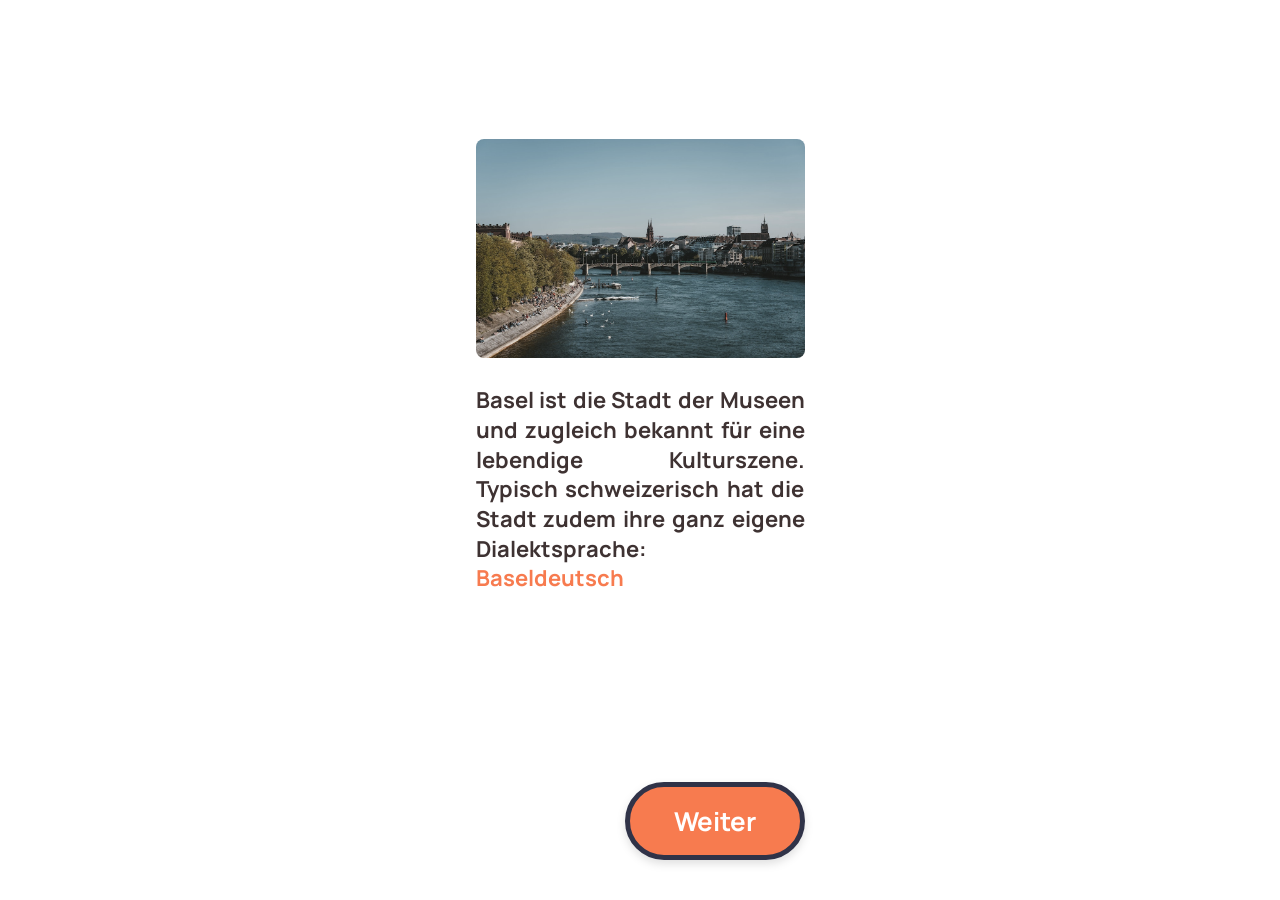
==== commit 5c4ee120: "interface edit" ====
--- a/index.html
+++ b/index.html
@@ -73,11 +73,6 @@
             }
         }
 
-        @media (prefers-reduced-motion: reduce) {
-            .map-area {
-                animation: none;
-            }
-        }
 
         .bottom-nav {
             order: 2;
@@ -111,7 +106,7 @@
             /* Disappear with a plain ease so the scale can't overshoot below 0
                (a "back" curve would dip negative and briefly mirror the bubble) */
             transition: transform 0.22s ease-in;
-            margin-top: 7%;
+            margin-top: 15%;
         }
 
         .map-bubble.visible {
@@ -120,7 +115,7 @@
             cursor: pointer;
             /* Springy overshoot only while appearing */
             transition: transform 0.3s cubic-bezier(0.34, 1.56, 0.64, 1);
-            margin-top: 7%;
+            margin-top: 15%;
         }
 
         .map-bubble svg {
@@ -314,22 +309,18 @@
             }
         }
 
-        @media (prefers-reduced-motion: reduce) {
-            .lesson-hint {
-                animation: none;
-            }
-        }
 
         .page-title {
             font-size: 42px;
             font-weight: 800;
             color: var(--text);
-            padding: 18px 30px 14px;
+            padding: 14px 30px 14px;
             flex-shrink: 0;
-            max-height: 120px;
+            max-height: 170px;
             overflow: hidden;
             transition: transform 0.4s cubic-bezier(0.4, 0, 0.2, 1), opacity 0.3s ease,
                 max-height 0.4s ease, padding 0.4s ease;
+            line-height: 45px;
         }
 
         /* Hide the title (and collapse its space) while the map is zoomed in */
@@ -350,8 +341,8 @@
         <div class="intro-content">
             <img class="intro-image" src="image.png" alt="Basel am Rhein">
             <p class="intro-text">
-                Basel ist die Stadt der Museen, aber auch bekannt für ihre lebendige Kulturszene. Nicht nur das,
-                aber wie man in der Schweiz so kennt, hat es eine eigene Dialektsprache:
+               Basel ist die Stadt der Museen und zugleich bekannt für eine lebendige Kulturszene. 
+               Typisch schweizerisch hat die Stadt zudem ihre ganz eigene Dialektsprache:
                 <br><span class="intro-highlight">Baseldeutsch</span>
             </p>
             <button class="intro-next" onclick="dismissIntro()">Weiter</button>
@@ -540,7 +531,7 @@
                     fill="#DBC8C2" />
                 <path
                     d="M185 199L178.5 192L168 172L162.5 175.5L159.5 168L147.183 175.5C147.909 177.257 148.681 178.989 149.5 180.69C156.942 196.148 168.999 203.652 182 206.688L185 199Z"
-                    fill="#DBC8C2" />
+                    fill="#FFF369" />
                 <path
                     d="M282.539 286.899V349.082M282.539 286.899V300.082M282.539 286.899V237.899M282.539 300.082V349.082L265.955 345.6L246.162 352.067V365.499L170.733 463.5L148.799 459.52V416.241L143.45 406.789H131.68V395.347L123.121 400.819L118.307 390.372V341.372L123.719 332L133.82 314.509L126.331 307.544L137.03 288.641M196.5 103.582L200.5 89.6532H210.854C223.693 88.6582 252.688 88.3597 265.955 95.1253L288.846 78.7253L299.644 89.6532L273.73 114.202L282.539 137.686L288.846 134.425L303.423 153.175L317.459 143.682L335.5 164.771V213.771L326.941 229.69C322.483 227.534 310.036 225.213 295.913 233.172L282.539 237.899M126.331 103.582C126.954 92.1919 128.882 72.5862 132.579 54.5C135.234 41.5167 138.8 29.3163 143.45 21.5L206.04 46.8709V67.7646L210.854 74.7291V89.6532M335.5 164.771L326.941 180.69C322.483 178.534 310.036 176.213 295.913 184.172L262.211 194.619M262.211 194.619V205.5M262.211 194.619L242.5 199M282.539 237.899L262.211 219.99V205.5M282.539 237.899V300.082M282.539 300.082L265.955 296.6M118.307 341.372L123.121 351.819L126.331 349.767L131.68 346.347V357.789H143.45L148.799 367.241V388.88V410.52L170.733 414.5L211.525 361.5L246.162 316.499V303.067L265.955 296.6M265.955 296.6L256 286.899V278.691H265.955L246.162 229.69H207M137.03 288.641L118.307 278.691M137.03 288.641L207 324.706M118.307 278.691L46.622 267.747L12.3846 275.706M101.5 229.5L129 254L128.134 256L118.307 278.691M123.719 332L118.307 327.691L46.622 316.747L12.3846 324.706V275.706L25.2236 233.422H32.713L34.5404 229.5M46.622 203.573L34.5404 229.5M46.622 203.573L25.2236 183.425L6.5 164.771M46.622 203.573H95M34.5404 229.5L6.5 213.771V164.771L16.1293 159.299L25.2236 134.425M25.2236 134.425L16.1293 121.989L46.622 100.597L53.5764 89.6532L88.8837 100.597L104.398 95.1253L126.331 103.582M25.2236 134.425L91.5 180.69M126.331 103.582V150M34.5404 229.5H101.5M91.5 180.69L126.331 150M91.5 180.69L95 203.573M126.331 150L123.719 164.771L118.307 178.5V213.771L131.68 219.99L141.535 254M126.331 150C126.331 150 136.248 189.907 152 203.573C167.752 217.24 207 219.99 207 219.99M95 203.573L101.5 229.5M143.817 261.873L159.5 267.747L162.5 261.5L168 267.747L165.5 275.706L189 282V291.5L207 324.706L211.525 361.5M128.134 256L143.817 261.873M143.817 261.873L141.535 254M207 229.69V219.99M207 229.69L205 235.5L173 243.5L158 258L141.535 254M207 219.99C207 219.99 224.219 218.329 235 215.5C245.781 212.671 262.211 205.5 262.211 205.5M132.579 54.5L141.535 58.1087M178.5 103.582L165.5 67.7646L141.535 58.1087M178.5 103.582H196.5M178.5 103.582L182.255 122.245M196.5 103.582L223.36 159.299M242.5 199L223.36 159.299M147.183 175.5C147.909 177.257 148.681 178.989 149.5 180.69C156.942 196.148 168.999 203.652 182 206.688C210.051 213.24 242.5 199 242.5 199M147.183 175.5C141.505 161.765 138.583 146.433 137.312 131.5C134.079 93.5155 141.535 58.1087 141.535 58.1087M223.36 159.299L194.015 180.69M159.5 168L162.5 175.5L168 172L178.5 192L185 199L182 206.688M178.5 192L194.015 180.69M188.746 154.5L159.5 168L147.183 175.5M194.015 180.69L188.746 154.5M183.5 121.989L182.255 122.245M137.312 131.5L182.255 122.245M188.746 154.5L182.255 122.245"
                     stroke="#303348" stroke-width="5" />
@@ -650,11 +641,12 @@
 
     <!-- Speech bubble overlay (independent of the map zoom & float) -->
     <div id="bubble1" class="map-bubble" onclick="navigateTo('lektion1.html')">
-        <svg width="215" height="138" viewBox="0 0 215 138" fill="none" xmlns="http://www.w3.org/2000/svg">
-            <path d="M105 2V37.5H2V135.5H213V37.5H143L105 2Z" fill="#F77B4F" stroke="#303348" stroke-width="4"
-                stroke-linejoin="round" />
+        <svg width="216" height="167" viewBox="0 0 216 167" fill="none" xmlns="http://www.w3.org/2000/svg">
             <path
-                d="M20.9176 78V60.5455H31.8608V62.8125H23.5511V68.1307H31.2898V70.3892H23.5511V75.733H31.9631V78H20.9176ZM35.174 78V64.9091H37.7223V78H35.174ZM36.4609 62.8892C36.0178 62.8892 35.6371 62.7415 35.3189 62.446C35.0064 62.1449 34.8501 61.7869 34.8501 61.3722C34.8501 60.9517 35.0064 60.5937 35.3189 60.2983C35.6371 59.9972 36.0178 59.8466 36.4609 59.8466C36.9041 59.8466 37.282 59.9972 37.5945 60.2983C37.9126 60.5937 38.0717 60.9517 38.0717 61.3722C38.0717 61.7869 37.9126 62.1449 37.5945 62.446C37.282 62.7415 36.9041 62.8892 36.4609 62.8892ZM43.6989 70.2273V78H41.1506V64.9091H43.5966V67.0398H43.7585C44.0597 66.3466 44.5313 65.7898 45.1733 65.3693C45.821 64.9489 46.6364 64.7386 47.6193 64.7386C48.5114 64.7386 49.2926 64.9261 49.9631 65.3011C50.6335 65.6705 51.1534 66.2216 51.5227 66.9545C51.892 67.6875 52.0767 68.5937 52.0767 69.6733V78H49.5284V69.9801C49.5284 69.0312 49.2813 68.2898 48.7869 67.7557C48.2926 67.2159 47.6136 66.946 46.75 66.946C46.1591 66.946 45.6335 67.0739 45.1733 67.3295C44.7188 67.5852 44.358 67.9602 44.0909 68.4545C43.8295 68.9432 43.6989 69.5341 43.6989 70.2273ZM61.7244 64.9091V66.9545H54.3267V64.9091H61.7244ZM56.3551 78V63.392C56.3551 62.5739 56.5341 61.8949 56.892 61.3551C57.25 60.8097 57.7244 60.4034 58.3153 60.1364C58.9063 59.8636 59.5483 59.7273 60.2415 59.7273C60.7528 59.7273 61.1903 59.7699 61.554 59.8551C61.9176 59.9347 62.1875 60.0085 62.3636 60.0767L61.767 62.1392C61.6477 62.1051 61.4943 62.0653 61.3068 62.0199C61.1193 61.9687 60.892 61.9432 60.625 61.9432C60.0057 61.9432 59.5625 62.0966 59.2955 62.4034C59.0341 62.7102 58.9034 63.1534 58.9034 63.733V78H56.3551ZM72.6463 72.571V64.9091H75.2031V78H72.6974V75.733H72.5611C72.2599 76.4318 71.777 77.0142 71.1122 77.4801C70.4531 77.9403 69.6321 78.1705 68.6491 78.1705C67.8082 78.1705 67.0639 77.9858 66.4162 77.6165C65.7741 77.2415 65.2685 76.6875 64.8991 75.9545C64.5355 75.2216 64.3537 74.3153 64.3537 73.2358V64.9091H66.902V72.929C66.902 73.821 67.1491 74.5312 67.6435 75.0597C68.1378 75.5881 68.7798 75.8523 69.5696 75.8523C70.0469 75.8523 70.5213 75.733 70.9929 75.4943C71.4702 75.2557 71.8651 74.8949 72.1776 74.4119C72.4957 73.929 72.652 73.3153 72.6463 72.571ZM67.294 62.8551C66.8906 62.8551 66.5384 62.7074 66.2372 62.4119C65.9361 62.1108 65.7855 61.7642 65.7855 61.3722C65.7855 60.946 65.9361 60.5909 66.2372 60.3068C66.5384 60.0227 66.8906 59.8807 67.294 59.8807C67.7202 59.8807 68.0753 60.0227 68.3594 60.3068C68.6491 60.5909 68.794 60.946 68.794 61.3722C68.794 61.7642 68.6491 62.1108 68.3594 62.4119C68.0753 62.7074 67.7202 62.8551 67.294 62.8551ZM72.3054 62.8551C71.902 62.8551 71.5497 62.7074 71.2486 62.4119C70.9474 62.1108 70.7969 61.7642 70.7969 61.3722C70.7969 60.946 70.9474 60.5909 71.2486 60.3068C71.5497 60.0227 71.902 59.8807 72.3054 59.8807C72.7315 59.8807 73.0866 60.0227 73.3707 60.3068C73.6605 60.5909 73.8054 60.946 73.8054 61.3722C73.8054 61.7642 73.6605 62.1108 73.3707 62.4119C73.0866 62.7074 72.7315 62.8551 72.3054 62.8551ZM81.1754 70.2273V78H78.6271V60.5455H81.1413V67.0398H81.3033C81.6101 66.3352 82.0788 65.7756 82.7095 65.3608C83.3402 64.946 84.1641 64.7386 85.1811 64.7386C86.0788 64.7386 86.8629 64.9233 87.5334 65.2926C88.2095 65.6619 88.7322 66.2131 89.1016 66.946C89.4766 67.6733 89.6641 68.5824 89.6641 69.6733V78H87.1158V69.9801C87.1158 69.0199 86.8686 68.2756 86.3743 67.7472C85.88 67.2131 85.1925 66.946 84.3118 66.946C83.7095 66.946 83.1697 67.0739 82.6925 67.3295C82.2209 67.5852 81.8487 67.9602 81.576 68.4545C81.3089 68.9432 81.1754 69.5341 81.1754 70.2273ZM93.0646 78V64.9091H95.5277V66.9886H95.6641C95.9027 66.2841 96.3232 65.7301 96.9254 65.3267C97.5334 64.9176 98.2209 64.7131 98.9879 64.7131C99.147 64.7131 99.3345 64.7187 99.5504 64.7301C99.772 64.7415 99.9453 64.7557 100.07 64.7727V67.2102C99.968 67.1818 99.7862 67.1506 99.5249 67.1165C99.2635 67.0767 99.0021 67.0568 98.7408 67.0568C98.1385 67.0568 97.6016 67.1847 97.13 67.4403C96.6641 67.6903 96.2947 68.0398 96.022 68.4886C95.7493 68.9318 95.6129 69.4375 95.6129 70.0057V78H93.0646ZM110.568 72.571V64.9091H113.125V78H110.619V75.733H110.483C110.182 76.4318 109.699 77.0142 109.034 77.4801C108.375 77.9403 107.554 78.1705 106.571 78.1705C105.73 78.1705 104.986 77.9858 104.338 77.6165C103.696 77.2415 103.19 76.6875 102.821 75.9545C102.457 75.2216 102.276 74.3153 102.276 73.2358V64.9091H104.824V72.929C104.824 73.821 105.071 74.5312 105.565 75.0597C106.06 75.5881 106.702 75.8523 107.491 75.8523C107.969 75.8523 108.443 75.733 108.915 75.4943C109.392 75.2557 109.787 74.8949 110.099 74.4119C110.418 73.929 110.574 73.3153 110.568 72.571ZM119.097 70.2273V78H116.549V64.9091H118.995V67.0398H119.157C119.458 66.3466 119.93 65.7898 120.572 65.3693C121.219 64.9489 122.035 64.7386 123.018 64.7386C123.91 64.7386 124.691 64.9261 125.362 65.3011C126.032 65.6705 126.552 66.2216 126.921 66.9545C127.29 67.6875 127.475 68.5937 127.475 69.6733V78H124.927V69.9801C124.927 69.0312 124.68 68.2898 124.185 67.7557C123.691 67.2159 123.012 66.946 122.148 66.946C121.558 66.946 121.032 67.0739 120.572 67.3295C120.117 67.5852 119.756 67.9602 119.489 68.4545C119.228 68.9432 119.097 69.5341 119.097 70.2273ZM136.381 83.1818C135.342 83.1818 134.447 83.0455 133.697 82.7727C132.952 82.5 132.344 82.1392 131.873 81.6903C131.401 81.2415 131.049 80.75 130.816 80.2159L133.006 79.3125C133.16 79.5625 133.364 79.8267 133.62 80.1051C133.881 80.3892 134.234 80.6307 134.677 80.8295C135.126 81.0284 135.702 81.1278 136.407 81.1278C137.373 81.1278 138.171 80.892 138.802 80.4205C139.433 79.9545 139.748 79.2102 139.748 78.1875V75.6136H139.586C139.433 75.892 139.211 76.2017 138.921 76.5426C138.637 76.8835 138.245 77.179 137.745 77.429C137.245 77.679 136.594 77.804 135.793 77.804C134.759 77.804 133.827 77.5625 132.998 77.0795C132.174 76.5909 131.521 75.8722 131.038 74.9233C130.56 73.9687 130.322 72.7955 130.322 71.4034C130.322 70.0114 130.558 68.8182 131.029 67.8239C131.506 66.8295 132.16 66.0682 132.989 65.5398C133.819 65.0057 134.759 64.7386 135.81 64.7386C136.623 64.7386 137.279 64.875 137.779 65.1477C138.279 65.4148 138.668 65.7273 138.947 66.0852C139.231 66.4432 139.45 66.7585 139.603 67.0312H139.79V64.9091H142.288V78.2898C142.288 79.4148 142.026 80.3381 141.504 81.0597C140.981 81.7813 140.273 82.3153 139.381 82.6619C138.495 83.0085 137.495 83.1818 136.381 83.1818ZM136.356 75.6903C137.089 75.6903 137.708 75.5199 138.214 75.179C138.725 74.8324 139.112 74.3381 139.373 73.696C139.64 73.0483 139.773 72.2727 139.773 71.3693C139.773 70.4886 139.643 69.7131 139.381 69.0426C139.12 68.3722 138.737 67.8494 138.231 67.4744C137.725 67.0937 137.1 66.9034 136.356 66.9034C135.589 66.9034 134.95 67.1023 134.438 67.5C133.927 67.892 133.54 68.4261 133.279 69.1023C133.023 69.7784 132.896 70.5341 132.896 71.3693C132.896 72.2273 133.026 72.9801 133.288 73.6278C133.549 74.2756 133.935 74.7812 134.447 75.1449C134.964 75.5085 135.6 75.6903 136.356 75.6903ZM156.957 78.2557C155.901 78.2557 154.957 77.9858 154.128 77.446C153.304 76.9006 152.656 76.125 152.185 75.1193C151.719 74.108 151.486 72.8949 151.486 71.4801C151.486 70.0653 151.722 68.8551 152.193 67.8494C152.67 66.8437 153.324 66.0739 154.153 65.5398C154.983 65.0057 155.923 64.7386 156.974 64.7386C157.787 64.7386 158.44 64.875 158.935 65.1477C159.435 65.4148 159.821 65.7273 160.094 66.0852C160.372 66.4432 160.588 66.7585 160.741 67.0312H160.895V60.5455H163.443V78H160.955V75.9631H160.741C160.588 76.2415 160.366 76.5597 160.077 76.9176C159.793 77.2756 159.401 77.5881 158.901 77.8551C158.401 78.1222 157.753 78.2557 156.957 78.2557ZM157.52 76.0824C158.253 76.0824 158.872 75.8892 159.378 75.5028C159.889 75.1108 160.276 74.5682 160.537 73.875C160.804 73.1818 160.938 72.375 160.938 71.4545C160.938 70.5455 160.807 69.75 160.545 69.0682C160.284 68.3864 159.901 67.8551 159.395 67.4744C158.889 67.0937 158.264 66.9034 157.52 66.9034C156.753 66.9034 156.114 67.1023 155.602 67.5C155.091 67.8977 154.705 68.4403 154.443 69.1278C154.188 69.8153 154.06 70.5909 154.06 71.4545C154.06 72.3295 154.19 73.1165 154.452 73.8153C154.713 74.5142 155.099 75.0682 155.611 75.4773C156.128 75.8807 156.764 76.0824 157.52 76.0824ZM172.722 78.2642C171.433 78.2642 170.322 77.9886 169.39 77.4375C168.464 76.8807 167.748 76.0994 167.242 75.0938C166.742 74.0824 166.492 72.8977 166.492 71.5398C166.492 70.1989 166.742 69.017 167.242 67.9943C167.748 66.9716 168.452 66.1733 169.356 65.5994C170.265 65.0256 171.327 64.7386 172.543 64.7386C173.282 64.7386 173.998 64.8608 174.691 65.1051C175.384 65.3494 176.006 65.733 176.558 66.2557C177.109 66.7784 177.543 67.4574 177.862 68.2926C178.18 69.1222 178.339 70.1307 178.339 71.3182V72.2216H167.933V70.3125H175.842C175.842 69.642 175.705 69.0483 175.433 68.5312C175.16 68.0085 174.776 67.5966 174.282 67.2955C173.793 66.9943 173.219 66.8438 172.56 66.8438C171.844 66.8438 171.219 67.0199 170.685 67.3722C170.157 67.7187 169.748 68.1733 169.458 68.7358C169.174 69.2926 169.032 69.8977 169.032 70.5511V72.0426C169.032 72.9176 169.185 73.6619 169.492 74.2756C169.805 74.8892 170.239 75.358 170.796 75.6818C171.353 76 172.004 76.1591 172.748 76.1591C173.231 76.1591 173.671 76.0909 174.069 75.9545C174.467 75.8125 174.81 75.6023 175.1 75.3239C175.39 75.0455 175.612 74.7017 175.765 74.2926L178.177 74.7273C177.984 75.4375 177.637 76.0597 177.137 76.5938C176.643 77.1222 176.021 77.5341 175.271 77.8295C174.526 78.1193 173.677 78.2642 172.722 78.2642ZM181.166 78V64.9091H183.629V66.9886H183.766C184.004 66.2841 184.425 65.7301 185.027 65.3267C185.635 64.9176 186.322 64.7131 187.089 64.7131C187.249 64.7131 187.436 64.7187 187.652 64.7301C187.874 64.7415 188.047 64.7557 188.172 64.7727V67.2102C188.07 67.1818 187.888 67.1506 187.626 67.1165C187.365 67.0767 187.104 67.0568 186.842 67.0568C186.24 67.0568 185.703 67.1847 185.232 67.4403C184.766 67.6903 184.396 68.0398 184.124 68.4886C183.851 68.9318 183.714 69.4375 183.714 70.0057V78H181.166ZM20.9176 107V89.5455H23.5511V104.733H31.4602V107H20.9176ZM38.0696 107.29C37.2401 107.29 36.4901 107.136 35.8196 106.83C35.1491 106.517 34.6179 106.065 34.2259 105.474C33.8395 104.884 33.6463 104.159 33.6463 103.301C33.6463 102.562 33.7884 101.955 34.0724 101.477C34.3565 101 34.7401 100.622 35.223 100.344C35.706 100.065 36.2457 99.8551 36.8423 99.7131C37.4389 99.571 38.0469 99.4631 38.6662 99.3892C39.4503 99.2983 40.0866 99.2244 40.5753 99.1676C41.0639 99.1051 41.419 99.0057 41.6406 98.8693C41.8622 98.733 41.973 98.5114 41.973 98.2045V98.1449C41.973 97.4006 41.7628 96.8239 41.3423 96.4148C40.9276 96.0057 40.3082 95.8011 39.4844 95.8011C38.6264 95.8011 37.9503 95.9915 37.456 96.3722C36.9673 96.7472 36.6293 97.1648 36.4418 97.625L34.0469 97.0795C34.331 96.2841 34.7457 95.642 35.2912 95.1534C35.8423 94.6591 36.4759 94.3011 37.1918 94.0795C37.9077 93.8523 38.6605 93.7386 39.4503 93.7386C39.973 93.7386 40.527 93.8011 41.1122 93.9261C41.7031 94.0455 42.2543 94.267 42.7656 94.5909C43.2827 94.9148 43.706 95.3778 44.0355 95.9801C44.3651 96.5767 44.5298 97.3523 44.5298 98.3068V107H42.0412V105.21H41.9389C41.7741 105.54 41.527 105.864 41.1974 106.182C40.8679 106.5 40.4446 106.764 39.9276 106.974C39.4105 107.185 38.7912 107.29 38.0696 107.29ZM38.6236 105.244C39.3281 105.244 39.9304 105.105 40.4304 104.827C40.9361 104.548 41.3196 104.185 41.581 103.736C41.848 103.281 41.9815 102.795 41.9815 102.278V100.591C41.8906 100.682 41.7145 100.767 41.4531 100.847C41.1974 100.92 40.9048 100.986 40.5753 101.043C40.2457 101.094 39.9247 101.142 39.6122 101.188C39.2997 101.227 39.0384 101.261 38.8281 101.29C38.3338 101.352 37.8821 101.457 37.473 101.605C37.0696 101.753 36.7457 101.966 36.5014 102.244C36.2628 102.517 36.1435 102.881 36.1435 103.335C36.1435 103.966 36.3764 104.443 36.8423 104.767C37.3082 105.085 37.902 105.244 38.6236 105.244ZM56.2166 101.571V93.9091H58.7734V107H56.2678V104.733H56.1314C55.8303 105.432 55.3473 106.014 54.6825 106.48C54.0234 106.94 53.2024 107.17 52.2195 107.17C51.3786 107.17 50.6342 106.986 49.9865 106.616C49.3445 106.241 48.8388 105.688 48.4695 104.955C48.1058 104.222 47.924 103.315 47.924 102.236V93.9091H50.4723V101.929C50.4723 102.821 50.7195 103.531 51.2138 104.06C51.7081 104.588 52.3501 104.852 53.1399 104.852C53.6172 104.852 54.0916 104.733 54.5632 104.494C55.0405 104.256 55.4354 103.895 55.7479 103.412C56.0661 102.929 56.2223 102.315 56.2166 101.571ZM68.3082 93.9091V95.9545H61.1577V93.9091H68.3082ZM63.0753 90.7727H65.6236V103.156C65.6236 103.651 65.6974 104.023 65.8452 104.273C65.9929 104.517 66.1832 104.685 66.4162 104.776C66.6548 104.861 66.9134 104.903 67.1918 104.903C67.3963 104.903 67.5753 104.889 67.7287 104.861C67.8821 104.832 68.0014 104.81 68.0866 104.793L68.5469 106.898C68.3991 106.955 68.1889 107.011 67.9162 107.068C67.6435 107.131 67.3026 107.165 66.8935 107.17C66.223 107.182 65.598 107.062 65.0185 106.812C64.4389 106.562 63.9702 106.176 63.6122 105.653C63.2543 105.131 63.0753 104.474 63.0753 103.685V90.7727ZM76.4751 112.182C75.4354 112.182 74.5405 112.045 73.7905 111.773C73.0462 111.5 72.4382 111.139 71.9666 110.69C71.495 110.241 71.1428 109.75 70.9098 109.216L73.1001 108.312C73.2536 108.562 73.4581 108.827 73.7138 109.105C73.9751 109.389 74.3274 109.631 74.7706 109.83C75.2195 110.028 75.7962 110.128 76.5007 110.128C77.4666 110.128 78.2649 109.892 78.8956 109.42C79.5263 108.955 79.8416 108.21 79.8416 107.188V104.614H79.6797C79.5263 104.892 79.3047 105.202 79.0149 105.543C78.7308 105.884 78.3388 106.179 77.8388 106.429C77.3388 106.679 76.6882 106.804 75.8871 106.804C74.853 106.804 73.9212 106.562 73.0916 106.08C72.2678 105.591 71.6143 104.872 71.1314 103.923C70.6541 102.969 70.4155 101.795 70.4155 100.403C70.4155 99.0114 70.6513 97.8182 71.1229 96.8239C71.6001 95.8295 72.2536 95.0682 73.0831 94.5398C73.9126 94.0057 74.853 93.7386 75.9041 93.7386C76.7166 93.7386 77.3729 93.875 77.8729 94.1477C78.3729 94.4148 78.7621 94.7273 79.0405 95.0852C79.3246 95.4432 79.5433 95.7585 79.6967 96.0312H79.8842V93.9091H82.3814V107.29C82.3814 108.415 82.12 109.338 81.5973 110.06C81.0746 110.781 80.3672 111.315 79.4751 111.662C78.5888 112.009 77.5888 112.182 76.4751 112.182ZM76.4496 104.69C77.1825 104.69 77.8018 104.52 78.3075 104.179C78.8189 103.832 79.2053 103.338 79.4666 102.696C79.7337 102.048 79.8672 101.273 79.8672 100.369C79.8672 99.4886 79.7365 98.7131 79.4751 98.0426C79.2138 97.3722 78.8303 96.8494 78.3246 96.4744C77.8189 96.0937 77.1939 95.9034 76.4496 95.9034C75.6825 95.9034 75.0433 96.1023 74.532 96.5C74.0206 96.892 73.6342 97.4261 73.3729 98.1023C73.1172 98.7784 72.9893 99.5341 72.9893 100.369C72.9893 101.227 73.12 101.98 73.3814 102.628C73.6428 103.276 74.0291 103.781 74.5405 104.145C75.0575 104.509 75.6939 104.69 76.4496 104.69ZM91.4411 107.264C90.1513 107.264 89.0405 106.989 88.1087 106.438C87.1825 105.881 86.4666 105.099 85.9609 104.094C85.4609 103.082 85.2109 101.898 85.2109 100.54C85.2109 99.1989 85.4609 98.017 85.9609 96.9943C86.4666 95.9716 87.1712 95.1733 88.0746 94.5994C88.9837 94.0256 90.0462 93.7386 91.2621 93.7386C92.0007 93.7386 92.7166 93.8608 93.4098 94.1051C94.103 94.3494 94.7251 94.733 95.2763 95.2557C95.8274 95.7784 96.2621 96.4574 96.5803 97.2926C96.8984 98.1222 97.0575 99.1307 97.0575 100.318V101.222H86.6513V99.3125H94.5604C94.5604 98.642 94.424 98.0483 94.1513 97.5312C93.8786 97.0085 93.495 96.5966 93.0007 96.2955C92.5121 95.9943 91.9382 95.8438 91.2791 95.8438C90.5632 95.8438 89.9382 96.0199 89.4041 96.3722C88.8757 96.7187 88.4666 97.1733 88.1768 97.7358C87.8928 98.2926 87.7507 98.8977 87.7507 99.5511V101.043C87.7507 101.918 87.9041 102.662 88.2109 103.276C88.5234 103.889 88.9581 104.358 89.5149 104.682C90.0717 105 90.7223 105.159 91.4666 105.159C91.9496 105.159 92.3899 105.091 92.7876 104.955C93.1854 104.812 93.5291 104.602 93.8189 104.324C94.1087 104.045 94.3303 103.702 94.4837 103.293L96.8956 103.727C96.7024 104.437 96.3558 105.06 95.8558 105.594C95.3615 106.122 94.7393 106.534 93.9893 106.83C93.245 107.119 92.3956 107.264 91.4411 107.264ZM109.695 97.1051L107.385 97.5142C107.288 97.2187 107.135 96.9375 106.925 96.6705C106.72 96.4034 106.442 96.1847 106.089 96.0142C105.737 95.8437 105.297 95.7585 104.768 95.7585C104.047 95.7585 103.445 95.9205 102.962 96.2443C102.479 96.5625 102.237 96.9744 102.237 97.4801C102.237 97.9176 102.399 98.2699 102.723 98.5369C103.047 98.804 103.57 99.0227 104.291 99.1932L106.371 99.6705C107.575 99.9489 108.473 100.378 109.064 100.957C109.655 101.537 109.95 102.29 109.95 103.216C109.95 104 109.723 104.699 109.268 105.312C108.82 105.92 108.192 106.398 107.385 106.744C106.584 107.091 105.655 107.264 104.598 107.264C103.132 107.264 101.936 106.952 101.01 106.327C100.084 105.696 99.5156 104.801 99.3054 103.642L101.768 103.267C101.922 103.909 102.237 104.395 102.714 104.724C103.192 105.048 103.814 105.21 104.581 105.21C105.416 105.21 106.084 105.037 106.584 104.69C107.084 104.338 107.334 103.909 107.334 103.403C107.334 102.994 107.18 102.651 106.874 102.372C106.572 102.094 106.109 101.884 105.484 101.741L103.268 101.256C102.047 100.977 101.143 100.534 100.558 99.9261C99.9787 99.3182 99.6889 98.5483 99.6889 97.6165C99.6889 96.8437 99.9048 96.1676 100.337 95.5881C100.768 95.0085 101.365 94.5568 102.126 94.233C102.888 93.9034 103.76 93.7386 104.743 93.7386C106.158 93.7386 107.271 94.0455 108.084 94.6591C108.896 95.267 109.433 96.0824 109.695 97.1051ZM118.394 107.264C117.104 107.264 115.994 106.989 115.062 106.438C114.136 105.881 113.42 105.099 112.914 104.094C112.414 103.082 112.164 101.898 112.164 100.54C112.164 99.1989 112.414 98.017 112.914 96.9943C113.42 95.9716 114.124 95.1733 115.028 94.5994C115.937 94.0256 116.999 93.7386 118.215 93.7386C118.954 93.7386 119.67 93.8608 120.363 94.1051C121.056 94.3494 121.678 94.733 122.229 95.2557C122.781 95.7784 123.215 96.4574 123.533 97.2926C123.852 98.1222 124.011 99.1307 124.011 100.318V101.222H113.604V99.3125H121.513C121.513 98.642 121.377 98.0483 121.104 97.5312C120.832 97.0085 120.448 96.5966 119.954 96.2955C119.465 95.9943 118.891 95.8438 118.232 95.8438C117.516 95.8438 116.891 96.0199 116.357 96.3722C115.829 96.7187 115.42 97.1733 115.13 97.7358C114.846 98.2926 114.704 98.8977 114.704 99.5511V101.043C114.704 101.918 114.857 102.662 115.164 103.276C115.477 103.889 115.911 104.358 116.468 104.682C117.025 105 117.675 105.159 118.42 105.159C118.903 105.159 119.343 105.091 119.741 104.955C120.138 104.812 120.482 104.602 120.772 104.324C121.062 104.045 121.283 103.702 121.437 103.293L123.849 103.727C123.656 104.437 123.309 105.06 122.809 105.594C122.315 106.122 121.692 106.534 120.942 106.83C120.198 107.119 119.349 107.264 118.394 107.264ZM132.949 93.9091V95.9545H125.798V93.9091H132.949ZM127.716 90.7727H130.264V103.156C130.264 103.651 130.338 104.023 130.486 104.273C130.634 104.517 130.824 104.685 131.057 104.776C131.295 104.861 131.554 104.903 131.832 104.903C132.037 104.903 132.216 104.889 132.369 104.861C132.523 104.832 132.642 104.81 132.727 104.793L133.188 106.898C133.04 106.955 132.83 107.011 132.557 107.068C132.284 107.131 131.943 107.165 131.534 107.17C130.864 107.182 130.239 107.062 129.659 106.812C129.08 106.562 128.611 106.176 128.253 105.653C127.895 105.131 127.716 104.474 127.716 103.685V90.7727ZM135.495 107V105.253L142.586 96.2443V96.125H135.725V93.9091H145.765V95.767L138.947 104.665V104.784H146.004V107H135.495ZM154.277 107.264C152.987 107.264 151.876 106.989 150.945 106.438C150.018 105.881 149.303 105.099 148.797 104.094C148.297 103.082 148.047 101.898 148.047 100.54C148.047 99.1989 148.297 98.017 148.797 96.9943C149.303 95.9716 150.007 95.1733 150.911 94.5994C151.82 94.0256 152.882 93.7386 154.098 93.7386C154.837 93.7386 155.553 93.8608 156.246 94.1051C156.939 94.3494 157.561 94.733 158.112 95.2557C158.663 95.7784 159.098 96.4574 159.416 97.2926C159.734 98.1222 159.893 99.1307 159.893 100.318V101.222H149.487V99.3125H157.396C157.396 98.642 157.26 98.0483 156.987 97.5312C156.714 97.0085 156.331 96.5966 155.837 96.2955C155.348 95.9943 154.774 95.8438 154.115 95.8438C153.399 95.8438 152.774 96.0199 152.24 96.3722C151.712 96.7187 151.303 97.1733 151.013 97.7358C150.729 98.2926 150.587 98.8977 150.587 99.5511V101.043C150.587 101.918 150.74 102.662 151.047 103.276C151.359 103.889 151.794 104.358 152.351 104.682C152.908 105 153.558 105.159 154.303 105.159C154.786 105.159 155.226 105.091 155.624 104.955C156.021 104.812 156.365 104.602 156.655 104.324C156.945 104.045 157.166 103.702 157.32 103.293L159.732 103.727C159.538 104.437 159.192 105.06 158.692 105.594C158.197 106.122 157.575 106.534 156.825 106.83C156.081 107.119 155.232 107.264 154.277 107.264Z"
+                d="M110.548 4.71587C108.631 2.9247 105.5 4.28427 105.5 6.90808V32.5C105.5 34.1569 104.157 35.5 102.5 35.5H5.5C3.84315 35.5 2.5 36.8431 2.5 38.5V161.5C2.5 163.157 3.84315 164.5 5.5 164.5H210.5C212.157 164.5 213.5 163.157 213.5 161.5V38.5C213.5 36.8431 212.157 35.5 210.5 35.5H144.683C143.923 35.5 143.191 35.2113 142.635 34.6922L110.548 4.71587Z"
+                fill="#F77B4F" stroke="#303348" stroke-width="5" stroke-linejoin="round" />
+            <path
+                d="M22.892 76H20.0966L26.3778 58.5455H29.4205L35.7017 76H32.9062L27.9716 61.7159H27.8352L22.892 76ZM23.3608 69.1648H32.429V71.3807H23.3608V69.1648ZM40.5661 58.5455V76H38.0178V58.5455H40.5661ZM50.1051 62.9091V64.9545H42.9545V62.9091H50.1051ZM44.8722 59.7727H47.4205V72.1562C47.4205 72.6506 47.4943 73.0227 47.642 73.2727C47.7898 73.517 47.9801 73.6847 48.2131 73.7756C48.4517 73.8608 48.7102 73.9034 48.9886 73.9034C49.1932 73.9034 49.3722 73.8892 49.5256 73.8608C49.679 73.8324 49.7983 73.8097 49.8835 73.7926L50.3438 75.8977C50.196 75.9545 49.9858 76.0114 49.7131 76.0682C49.4403 76.1307 49.0994 76.1648 48.6903 76.1705C48.0199 76.1818 47.3949 76.0625 46.8153 75.8125C46.2358 75.5625 45.767 75.1761 45.4091 74.6534C45.0511 74.1307 44.8722 73.4744 44.8722 72.6847V59.7727ZM62.5227 66.1051L60.2131 66.5142C60.1165 66.2187 59.9631 65.9375 59.7528 65.6705C59.5483 65.4034 59.2699 65.1847 58.9176 65.0142C58.5653 64.8437 58.125 64.7585 57.5966 64.7585C56.875 64.7585 56.2727 64.9205 55.7898 65.2443C55.3068 65.5625 55.0653 65.9744 55.0653 66.4801C55.0653 66.9176 55.2273 67.2699 55.5511 67.5369C55.875 67.804 56.3977 68.0227 57.1193 68.1932L59.1989 68.6705C60.4034 68.9489 61.3011 69.3778 61.892 69.9574C62.483 70.5369 62.7784 71.2898 62.7784 72.2159C62.7784 73 62.5511 73.6989 62.0966 74.3125C61.6477 74.9205 61.0199 75.3977 60.2131 75.7443C59.4119 76.0909 58.483 76.2642 57.4261 76.2642C55.9602 76.2642 54.7642 75.9517 53.8381 75.3267C52.9119 74.696 52.3438 73.8011 52.1335 72.642L54.5966 72.267C54.75 72.9091 55.0653 73.3949 55.5426 73.7244C56.0199 74.0483 56.642 74.2102 57.4091 74.2102C58.2443 74.2102 58.9119 74.0369 59.4119 73.6903C59.9119 73.3381 60.1619 72.9091 60.1619 72.4034C60.1619 71.9943 60.0085 71.6506 59.7017 71.3722C59.4006 71.0937 58.9375 70.8835 58.3125 70.7415L56.0966 70.2557C54.875 69.9773 53.9716 69.5341 53.3864 68.9261C52.8068 68.3182 52.517 67.5483 52.517 66.6165C52.517 65.8437 52.733 65.1676 53.1648 64.5881C53.5966 64.0085 54.1932 63.5568 54.9545 63.233C55.7159 62.9034 56.5881 62.7386 57.571 62.7386C58.9858 62.7386 60.0994 63.0455 60.9119 63.6591C61.7244 64.267 62.2614 65.0824 62.5227 66.1051ZM71.6911 62.9091V64.9545H64.5405V62.9091H71.6911ZM66.4581 59.7727H69.0064V72.1562C69.0064 72.6506 69.0803 73.0227 69.228 73.2727C69.3757 73.517 69.5661 73.6847 69.799 73.7756C70.0376 73.8608 70.2962 73.9034 70.5746 73.9034C70.7791 73.9034 70.9581 73.8892 71.1115 73.8608C71.2649 73.8324 71.3842 73.8097 71.4695 73.7926L71.9297 75.8977C71.782 75.9545 71.5717 76.0114 71.299 76.0682C71.0263 76.1307 70.6854 76.1648 70.2763 76.1705C69.6058 76.1818 68.9808 76.0625 68.4013 75.8125C67.8217 75.5625 67.353 75.1761 66.995 74.6534C66.6371 74.1307 66.4581 73.4744 66.4581 72.6847V59.7727ZM78.3196 76.2898C77.4901 76.2898 76.7401 76.1364 76.0696 75.8295C75.3991 75.517 74.8679 75.0653 74.4759 74.4744C74.0895 73.8835 73.8963 73.1591 73.8963 72.3011C73.8963 71.5625 74.0384 70.9545 74.3224 70.4773C74.6065 70 74.9901 69.6222 75.473 69.3438C75.956 69.0653 76.4957 68.8551 77.0923 68.7131C77.6889 68.571 78.2969 68.4631 78.9162 68.3892C79.7003 68.2983 80.3366 68.2244 80.8253 68.1676C81.3139 68.1051 81.669 68.0057 81.8906 67.8693C82.1122 67.733 82.223 67.5114 82.223 67.2045V67.1449C82.223 66.4006 82.0128 65.8239 81.5923 65.4148C81.1776 65.0057 80.5582 64.8011 79.7344 64.8011C78.8764 64.8011 78.2003 64.9915 77.706 65.3722C77.2173 65.7472 76.8793 66.1648 76.6918 66.625L74.2969 66.0795C74.581 65.2841 74.9957 64.642 75.5412 64.1534C76.0923 63.6591 76.7259 63.3011 77.4418 63.0795C78.1577 62.8523 78.9105 62.7386 79.7003 62.7386C80.223 62.7386 80.777 62.8011 81.3622 62.9261C81.9531 63.0455 82.5043 63.267 83.0156 63.5909C83.5327 63.9148 83.956 64.3778 84.2855 64.9801C84.6151 65.5767 84.7798 66.3523 84.7798 67.3068V76H82.2912V74.2102H82.1889C82.0241 74.5398 81.777 74.8636 81.4474 75.1818C81.1179 75.5 80.6946 75.7642 80.1776 75.9744C79.6605 76.1847 79.0412 76.2898 78.3196 76.2898ZM78.8736 74.2443C79.5781 74.2443 80.1804 74.1051 80.6804 73.8267C81.1861 73.5483 81.5696 73.1847 81.831 72.7358C82.098 72.2812 82.2315 71.7955 82.2315 71.2784V69.5909C82.1406 69.6818 81.9645 69.767 81.7031 69.8466C81.4474 69.9205 81.1548 69.9858 80.8253 70.0426C80.4957 70.0937 80.1747 70.142 79.8622 70.1875C79.5497 70.2273 79.2884 70.2614 79.0781 70.2898C78.5838 70.3523 78.1321 70.4574 77.723 70.6051C77.3196 70.7528 76.9957 70.9659 76.7514 71.2443C76.5128 71.517 76.3935 71.8807 76.3935 72.3352C76.3935 72.9659 76.6264 73.4432 77.0923 73.767C77.5582 74.0852 78.152 74.2443 78.8736 74.2443ZM93.0746 76.2557C92.0178 76.2557 91.0746 75.9858 90.245 75.446C89.4212 74.9006 88.7734 74.125 88.3018 73.1193C87.8359 72.108 87.603 70.8949 87.603 69.4801C87.603 68.0653 87.8388 66.8551 88.3104 65.8494C88.7876 64.8437 89.4411 64.0739 90.2706 63.5398C91.1001 63.0057 92.0405 62.7386 93.0916 62.7386C93.9041 62.7386 94.5575 62.875 95.0518 63.1477C95.5518 63.4148 95.9382 63.7273 96.2109 64.0852C96.4893 64.4432 96.7053 64.7585 96.8587 65.0312H97.0121V58.5455H99.5604V76H97.0717V73.9631H96.8587C96.7053 74.2415 96.4837 74.5597 96.1939 74.9176C95.9098 75.2756 95.5178 75.5881 95.0178 75.8551C94.5178 76.1222 93.87 76.2557 93.0746 76.2557ZM93.6371 74.0824C94.37 74.0824 94.9893 73.8892 95.495 73.5028C96.0064 73.1108 96.3928 72.5682 96.6541 71.875C96.9212 71.1818 97.0547 70.375 97.0547 69.4545C97.0547 68.5455 96.924 67.75 96.6626 67.0682C96.4013 66.3864 96.0178 65.8551 95.5121 65.4744C95.0064 65.0937 94.3814 64.9034 93.6371 64.9034C92.87 64.9034 92.2308 65.1023 91.7195 65.5C91.2081 65.8977 90.8217 66.4403 90.5604 67.1278C90.3047 67.8153 90.1768 68.5909 90.1768 69.4545C90.1768 70.3295 90.3075 71.1165 90.5689 71.8153C90.8303 72.5142 91.2166 73.0682 91.728 73.4773C92.245 73.8807 92.8814 74.0824 93.6371 74.0824ZM109.308 62.9091V64.9545H102.158V62.9091H109.308ZM104.075 59.7727H106.624V72.1562C106.624 72.6506 106.697 73.0227 106.845 73.2727C106.993 73.517 107.183 73.6847 107.416 73.7756C107.655 73.8608 107.913 73.9034 108.192 73.9034C108.396 73.9034 108.575 73.8892 108.729 73.8608C108.882 73.8324 109.001 73.8097 109.087 73.7926L109.547 75.8977C109.399 75.9545 109.189 76.0114 108.916 76.0682C108.643 76.1307 108.303 76.1648 107.893 76.1705C107.223 76.1818 106.598 76.0625 106.018 75.8125C105.439 75.5625 104.97 75.1761 104.612 74.6534C104.254 74.1307 104.075 73.4744 104.075 72.6847V59.7727ZM113.806 76.1619C113.34 76.1619 112.94 75.9972 112.604 75.6676C112.269 75.3324 112.102 74.929 112.102 74.4574C112.102 73.9915 112.269 73.5937 112.604 73.2642C112.94 72.929 113.34 72.7614 113.806 72.7614C114.272 72.7614 114.673 72.929 115.008 73.2642C115.343 73.5937 115.511 73.9915 115.511 74.4574C115.511 74.7699 115.431 75.0568 115.272 75.3182C115.119 75.5739 114.914 75.7784 114.658 75.9318C114.403 76.0852 114.119 76.1619 113.806 76.1619ZM113.806 66.6335C113.34 66.6335 112.94 66.4659 112.604 66.1307C112.269 65.7955 112.102 65.3949 112.102 64.929C112.102 64.4631 112.269 64.0653 112.604 63.7358C112.94 63.4006 113.34 63.233 113.806 63.233C114.272 63.233 114.673 63.4006 115.008 63.7358C115.343 64.0653 115.511 64.4631 115.511 64.929C115.511 65.2415 115.431 65.5284 115.272 65.7898C115.119 66.0455 114.914 66.25 114.658 66.4034C114.403 66.5568 114.119 66.6335 113.806 66.6335ZM21.4176 105V87.5455H32.3608V89.8125H24.0511V95.1307H31.7898V97.3892H24.0511V102.733H32.4631V105H21.4176ZM35.674 105V91.9091H38.2223V105H35.674ZM36.9609 89.8892C36.5178 89.8892 36.1371 89.7415 35.8189 89.446C35.5064 89.1449 35.3501 88.7869 35.3501 88.3722C35.3501 87.9517 35.5064 87.5937 35.8189 87.2983C36.1371 86.9972 36.5178 86.8466 36.9609 86.8466C37.4041 86.8466 37.782 86.9972 38.0945 87.2983C38.4126 87.5937 38.5717 87.9517 38.5717 88.3722C38.5717 88.7869 38.4126 89.1449 38.0945 89.446C37.782 89.7415 37.4041 89.8892 36.9609 89.8892ZM44.1989 97.2273V105H41.6506V91.9091H44.0966V94.0398H44.2585C44.5597 93.3466 45.0313 92.7898 45.6733 92.3693C46.321 91.9489 47.1364 91.7386 48.1193 91.7386C49.0114 91.7386 49.7926 91.9261 50.4631 92.3011C51.1335 92.6705 51.6534 93.2216 52.0227 93.9545C52.392 94.6875 52.5767 95.5937 52.5767 96.6733V105H50.0284V96.9801C50.0284 96.0312 49.7813 95.2898 49.2869 94.7557C48.7926 94.2159 48.1136 93.946 47.25 93.946C46.6591 93.946 46.1335 94.0739 45.6733 94.3295C45.2188 94.5852 44.858 94.9602 44.5909 95.4545C44.3295 95.9432 44.1989 96.5341 44.1989 97.2273ZM62.2244 91.9091V93.9545H54.8267V91.9091H62.2244ZM56.8551 105V90.392C56.8551 89.5739 57.0341 88.8949 57.392 88.3551C57.75 87.8097 58.2244 87.4034 58.8153 87.1364C59.4063 86.8636 60.0483 86.7273 60.7415 86.7273C61.2528 86.7273 61.6903 86.7699 62.054 86.8551C62.4176 86.9347 62.6875 87.0085 62.8636 87.0767L62.267 89.1392C62.1477 89.1051 61.9943 89.0653 61.8068 89.0199C61.6193 88.9687 61.392 88.9432 61.125 88.9432C60.5057 88.9432 60.0625 89.0966 59.7955 89.4034C59.5341 89.7102 59.4034 90.1534 59.4034 90.733V105H56.8551ZM73.1463 99.571V91.9091H75.7031V105H73.1974V102.733H73.0611C72.7599 103.432 72.277 104.014 71.6122 104.48C70.9531 104.94 70.1321 105.17 69.1491 105.17C68.3082 105.17 67.5639 104.986 66.9162 104.616C66.2741 104.241 65.7685 103.688 65.3991 102.955C65.0355 102.222 64.8537 101.315 64.8537 100.236V91.9091H67.402V99.929C67.402 100.821 67.6491 101.531 68.1435 102.06C68.6378 102.588 69.2798 102.852 70.0696 102.852C70.5469 102.852 71.0213 102.733 71.4929 102.494C71.9702 102.256 72.3651 101.895 72.6776 101.412C72.9957 100.929 73.152 100.315 73.1463 99.571ZM67.794 89.8551C67.3906 89.8551 67.0384 89.7074 66.7372 89.4119C66.4361 89.1108 66.2855 88.7642 66.2855 88.3722C66.2855 87.946 66.4361 87.5909 66.7372 87.3068C67.0384 87.0227 67.3906 86.8807 67.794 86.8807C68.2202 86.8807 68.5753 87.0227 68.8594 87.3068C69.1491 87.5909 69.294 87.946 69.294 88.3722C69.294 88.7642 69.1491 89.1108 68.8594 89.4119C68.5753 89.7074 68.2202 89.8551 67.794 89.8551ZM72.8054 89.8551C72.402 89.8551 72.0497 89.7074 71.7486 89.4119C71.4474 89.1108 71.2969 88.7642 71.2969 88.3722C71.2969 87.946 71.4474 87.5909 71.7486 87.3068C72.0497 87.0227 72.402 86.8807 72.8054 86.8807C73.2315 86.8807 73.5866 87.0227 73.8707 87.3068C74.1605 87.5909 74.3054 87.946 74.3054 88.3722C74.3054 88.7642 74.1605 89.1108 73.8707 89.4119C73.5866 89.7074 73.2315 89.8551 72.8054 89.8551ZM81.6754 97.2273V105H79.1271V87.5455H81.6413V94.0398H81.8033C82.1101 93.3352 82.5788 92.7756 83.2095 92.3608C83.8402 91.946 84.6641 91.7386 85.6811 91.7386C86.5788 91.7386 87.3629 91.9233 88.0334 92.2926C88.7095 92.6619 89.2322 93.2131 89.6016 93.946C89.9766 94.6733 90.1641 95.5824 90.1641 96.6733V105H87.6158V96.9801C87.6158 96.0199 87.3686 95.2756 86.8743 94.7472C86.38 94.2131 85.6925 93.946 84.8118 93.946C84.2095 93.946 83.6697 94.0739 83.1925 94.3295C82.7209 94.5852 82.3487 94.9602 82.076 95.4545C81.8089 95.9432 81.6754 96.5341 81.6754 97.2273ZM93.5646 105V91.9091H96.0277V93.9886H96.1641C96.4027 93.2841 96.8232 92.7301 97.4254 92.3267C98.0334 91.9176 98.7209 91.7131 99.4879 91.7131C99.647 91.7131 99.8345 91.7187 100.05 91.7301C100.272 91.7415 100.445 91.7557 100.57 91.7727V94.2102C100.468 94.1818 100.286 94.1506 100.025 94.1165C99.7635 94.0767 99.5021 94.0568 99.2408 94.0568C98.6385 94.0568 98.1016 94.1847 97.63 94.4403C97.1641 94.6903 96.7947 95.0398 96.522 95.4886C96.2493 95.9318 96.1129 96.4375 96.1129 97.0057V105H93.5646ZM111.068 99.571V91.9091H113.625V105H111.119V102.733H110.983C110.682 103.432 110.199 104.014 109.534 104.48C108.875 104.94 108.054 105.17 107.071 105.17C106.23 105.17 105.486 104.986 104.838 104.616C104.196 104.241 103.69 103.688 103.321 102.955C102.957 102.222 102.776 101.315 102.776 100.236V91.9091H105.324V99.929C105.324 100.821 105.571 101.531 106.065 102.06C106.56 102.588 107.202 102.852 107.991 102.852C108.469 102.852 108.943 102.733 109.415 102.494C109.892 102.256 110.287 101.895 110.599 101.412C110.918 100.929 111.074 100.315 111.068 99.571ZM119.597 97.2273V105H117.049V91.9091H119.495V94.0398H119.657C119.958 93.3466 120.43 92.7898 121.072 92.3693C121.719 91.9489 122.535 91.7386 123.518 91.7386C124.41 91.7386 125.191 91.9261 125.862 92.3011C126.532 92.6705 127.052 93.2216 127.421 93.9545C127.79 94.6875 127.975 95.5937 127.975 96.6733V105H125.427V96.9801C125.427 96.0312 125.18 95.2898 124.685 94.7557C124.191 94.2159 123.512 93.946 122.648 93.946C122.058 93.946 121.532 94.0739 121.072 94.3295C120.617 94.5852 120.256 94.9602 119.989 95.4545C119.728 95.9432 119.597 96.5341 119.597 97.2273ZM136.881 110.182C135.842 110.182 134.947 110.045 134.197 109.773C133.452 109.5 132.844 109.139 132.373 108.69C131.901 108.241 131.549 107.75 131.316 107.216L133.506 106.312C133.66 106.562 133.864 106.827 134.12 107.105C134.381 107.389 134.734 107.631 135.177 107.83C135.626 108.028 136.202 108.128 136.907 108.128C137.873 108.128 138.671 107.892 139.302 107.42C139.933 106.955 140.248 106.21 140.248 105.188V102.614H140.086C139.933 102.892 139.711 103.202 139.421 103.543C139.137 103.884 138.745 104.179 138.245 104.429C137.745 104.679 137.094 104.804 136.293 104.804C135.259 104.804 134.327 104.562 133.498 104.08C132.674 103.591 132.021 102.872 131.538 101.923C131.06 100.969 130.822 99.7955 130.822 98.4034C130.822 97.0114 131.058 95.8182 131.529 94.8239C132.006 93.8295 132.66 93.0682 133.489 92.5398C134.319 92.0057 135.259 91.7386 136.31 91.7386C137.123 91.7386 137.779 91.875 138.279 92.1477C138.779 92.4148 139.168 92.7273 139.447 93.0852C139.731 93.4432 139.95 93.7585 140.103 94.0312H140.29V91.9091H142.788V105.29C142.788 106.415 142.526 107.338 142.004 108.06C141.481 108.781 140.773 109.315 139.881 109.662C138.995 110.009 137.995 110.182 136.881 110.182ZM136.856 102.69C137.589 102.69 138.208 102.52 138.714 102.179C139.225 101.832 139.612 101.338 139.873 100.696C140.14 100.048 140.273 99.2727 140.273 98.3693C140.273 97.4886 140.143 96.7131 139.881 96.0426C139.62 95.3722 139.237 94.8494 138.731 94.4744C138.225 94.0937 137.6 93.9034 136.856 93.9034C136.089 93.9034 135.45 94.1023 134.938 94.5C134.427 94.892 134.04 95.4261 133.779 96.1023C133.523 96.7784 133.396 97.5341 133.396 98.3693C133.396 99.2273 133.526 99.9801 133.788 100.628C134.049 101.276 134.435 101.781 134.947 102.145C135.464 102.509 136.1 102.69 136.856 102.69ZM157.457 105.256C156.401 105.256 155.457 104.986 154.628 104.446C153.804 103.901 153.156 103.125 152.685 102.119C152.219 101.108 151.986 99.8949 151.986 98.4801C151.986 97.0653 152.222 95.8551 152.693 94.8494C153.17 93.8437 153.824 93.0739 154.653 92.5398C155.483 92.0057 156.423 91.7386 157.474 91.7386C158.287 91.7386 158.94 91.875 159.435 92.1477C159.935 92.4148 160.321 92.7273 160.594 93.0852C160.872 93.4432 161.088 93.7585 161.241 94.0312H161.395V87.5455H163.943V105H161.455V102.963H161.241C161.088 103.241 160.866 103.56 160.577 103.918C160.293 104.276 159.901 104.588 159.401 104.855C158.901 105.122 158.253 105.256 157.457 105.256ZM158.02 103.082C158.753 103.082 159.372 102.889 159.878 102.503C160.389 102.111 160.776 101.568 161.037 100.875C161.304 100.182 161.438 99.375 161.438 98.4545C161.438 97.5455 161.307 96.75 161.045 96.0682C160.784 95.3864 160.401 94.8551 159.895 94.4744C159.389 94.0937 158.764 93.9034 158.02 93.9034C157.253 93.9034 156.614 94.1023 156.102 94.5C155.591 94.8977 155.205 95.4403 154.943 96.1278C154.688 96.8153 154.56 97.5909 154.56 98.4545C154.56 99.3295 154.69 100.116 154.952 100.815C155.213 101.514 155.599 102.068 156.111 102.477C156.628 102.881 157.264 103.082 158.02 103.082ZM173.222 105.264C171.933 105.264 170.822 104.989 169.89 104.438C168.964 103.881 168.248 103.099 167.742 102.094C167.242 101.082 166.992 99.8977 166.992 98.5398C166.992 97.1989 167.242 96.017 167.742 94.9943C168.248 93.9716 168.952 93.1733 169.856 92.5994C170.765 92.0256 171.827 91.7386 173.043 91.7386C173.782 91.7386 174.498 91.8608 175.191 92.1051C175.884 92.3494 176.506 92.733 177.058 93.2557C177.609 93.7784 178.043 94.4574 178.362 95.2926C178.68 96.1222 178.839 97.1307 178.839 98.3182V99.2216H168.433V97.3125H176.342C176.342 96.642 176.205 96.0483 175.933 95.5312C175.66 95.0085 175.276 94.5966 174.782 94.2955C174.293 93.9943 173.719 93.8438 173.06 93.8438C172.344 93.8438 171.719 94.0199 171.185 94.3722C170.657 94.7187 170.248 95.1733 169.958 95.7358C169.674 96.2926 169.532 96.8977 169.532 97.5511V99.0426C169.532 99.9176 169.685 100.662 169.992 101.276C170.305 101.889 170.739 102.358 171.296 102.682C171.853 103 172.504 103.159 173.248 103.159C173.731 103.159 174.171 103.091 174.569 102.955C174.967 102.812 175.31 102.602 175.6 102.324C175.89 102.045 176.112 101.702 176.265 101.293L178.677 101.727C178.484 102.437 178.137 103.06 177.637 103.594C177.143 104.122 176.521 104.534 175.771 104.83C175.026 105.119 174.177 105.264 173.222 105.264ZM181.666 105V91.9091H184.129V93.9886H184.266C184.504 93.2841 184.925 92.7301 185.527 92.3267C186.135 91.9176 186.822 91.7131 187.589 91.7131C187.749 91.7131 187.936 91.7187 188.152 91.7301C188.374 91.7415 188.547 91.7557 188.672 91.7727V94.2102C188.57 94.1818 188.388 94.1506 188.126 94.1165C187.865 94.0767 187.604 94.0568 187.342 94.0568C186.74 94.0568 186.203 94.1847 185.732 94.4403C185.266 94.6903 184.896 95.0398 184.624 95.4886C184.351 95.9318 184.214 96.4375 184.214 97.0057V105H181.666ZM21.4176 134V116.545H24.0511V131.733H31.9602V134H21.4176ZM38.5696 134.29C37.7401 134.29 36.9901 134.136 36.3196 133.83C35.6491 133.517 35.1179 133.065 34.7259 132.474C34.3395 131.884 34.1463 131.159 34.1463 130.301C34.1463 129.562 34.2884 128.955 34.5724 128.477C34.8565 128 35.2401 127.622 35.723 127.344C36.206 127.065 36.7457 126.855 37.3423 126.713C37.9389 126.571 38.5469 126.463 39.1662 126.389C39.9503 126.298 40.5866 126.224 41.0753 126.168C41.5639 126.105 41.919 126.006 42.1406 125.869C42.3622 125.733 42.473 125.511 42.473 125.205V125.145C42.473 124.401 42.2628 123.824 41.8423 123.415C41.4276 123.006 40.8082 122.801 39.9844 122.801C39.1264 122.801 38.4503 122.991 37.956 123.372C37.4673 123.747 37.1293 124.165 36.9418 124.625L34.5469 124.08C34.831 123.284 35.2457 122.642 35.7912 122.153C36.3423 121.659 36.9759 121.301 37.6918 121.08C38.4077 120.852 39.1605 120.739 39.9503 120.739C40.473 120.739 41.027 120.801 41.6122 120.926C42.2031 121.045 42.7543 121.267 43.2656 121.591C43.7827 121.915 44.206 122.378 44.5355 122.98C44.8651 123.577 45.0298 124.352 45.0298 125.307V134H42.5412V132.21H42.4389C42.2741 132.54 42.027 132.864 41.6974 133.182C41.3679 133.5 40.9446 133.764 40.4276 133.974C39.9105 134.185 39.2912 134.29 38.5696 134.29ZM39.1236 132.244C39.8281 132.244 40.4304 132.105 40.9304 131.827C41.4361 131.548 41.8196 131.185 42.081 130.736C42.348 130.281 42.4815 129.795 42.4815 129.278V127.591C42.3906 127.682 42.2145 127.767 41.9531 127.847C41.6974 127.92 41.4048 127.986 41.0753 128.043C40.7457 128.094 40.4247 128.142 40.1122 128.188C39.7997 128.227 39.5384 128.261 39.3281 128.29C38.8338 128.352 38.3821 128.457 37.973 128.605C37.5696 128.753 37.2457 128.966 37.0014 129.244C36.7628 129.517 36.6435 129.881 36.6435 130.335C36.6435 130.966 36.8764 131.443 37.3423 131.767C37.8082 132.085 38.402 132.244 39.1236 132.244ZM56.7166 128.571V120.909H59.2734V134H56.7678V131.733H56.6314C56.3303 132.432 55.8473 133.014 55.1825 133.48C54.5234 133.94 53.7024 134.17 52.7195 134.17C51.8786 134.17 51.1342 133.986 50.4865 133.616C49.8445 133.241 49.3388 132.688 48.9695 131.955C48.6058 131.222 48.424 130.315 48.424 129.236V120.909H50.9723V128.929C50.9723 129.821 51.2195 130.531 51.7138 131.06C52.2081 131.588 52.8501 131.852 53.6399 131.852C54.1172 131.852 54.5916 131.733 55.0632 131.494C55.5405 131.256 55.9354 130.895 56.2479 130.412C56.5661 129.929 56.7223 129.315 56.7166 128.571ZM68.8082 120.909V122.955H61.6577V120.909H68.8082ZM63.5753 117.773H66.1236V130.156C66.1236 130.651 66.1974 131.023 66.3452 131.273C66.4929 131.517 66.6832 131.685 66.9162 131.776C67.1548 131.861 67.4134 131.903 67.6918 131.903C67.8963 131.903 68.0753 131.889 68.2287 131.861C68.3821 131.832 68.5014 131.81 68.5866 131.793L69.0469 133.898C68.8991 133.955 68.6889 134.011 68.4162 134.068C68.1435 134.131 67.8026 134.165 67.3935 134.17C66.723 134.182 66.098 134.062 65.5185 133.812C64.9389 133.562 64.4702 133.176 64.1122 132.653C63.7543 132.131 63.5753 131.474 63.5753 130.685V117.773ZM76.9751 139.182C75.9354 139.182 75.0405 139.045 74.2905 138.773C73.5462 138.5 72.9382 138.139 72.4666 137.69C71.995 137.241 71.6428 136.75 71.4098 136.216L73.6001 135.312C73.7536 135.562 73.9581 135.827 74.2138 136.105C74.4751 136.389 74.8274 136.631 75.2706 136.83C75.7195 137.028 76.2962 137.128 77.0007 137.128C77.9666 137.128 78.7649 136.892 79.3956 136.42C80.0263 135.955 80.3416 135.21 80.3416 134.188V131.614H80.1797C80.0263 131.892 79.8047 132.202 79.5149 132.543C79.2308 132.884 78.8388 133.179 78.3388 133.429C77.8388 133.679 77.1882 133.804 76.3871 133.804C75.353 133.804 74.4212 133.562 73.5916 133.08C72.7678 132.591 72.1143 131.872 71.6314 130.923C71.1541 129.969 70.9155 128.795 70.9155 127.403C70.9155 126.011 71.1513 124.818 71.6229 123.824C72.1001 122.83 72.7536 122.068 73.5831 121.54C74.4126 121.006 75.353 120.739 76.4041 120.739C77.2166 120.739 77.8729 120.875 78.3729 121.148C78.8729 121.415 79.2621 121.727 79.5405 122.085C79.8246 122.443 80.0433 122.759 80.1967 123.031H80.3842V120.909H82.8814V134.29C82.8814 135.415 82.62 136.338 82.0973 137.06C81.5746 137.781 80.8672 138.315 79.9751 138.662C79.0888 139.009 78.0888 139.182 76.9751 139.182ZM76.9496 131.69C77.6825 131.69 78.3018 131.52 78.8075 131.179C79.3189 130.832 79.7053 130.338 79.9666 129.696C80.2337 129.048 80.3672 128.273 80.3672 127.369C80.3672 126.489 80.2365 125.713 79.9751 125.043C79.7138 124.372 79.3303 123.849 78.8246 123.474C78.3189 123.094 77.6939 122.903 76.9496 122.903C76.1825 122.903 75.5433 123.102 75.032 123.5C74.5206 123.892 74.1342 124.426 73.8729 125.102C73.6172 125.778 73.4893 126.534 73.4893 127.369C73.4893 128.227 73.62 128.98 73.8814 129.628C74.1428 130.276 74.5291 130.781 75.0405 131.145C75.5575 131.509 76.1939 131.69 76.9496 131.69ZM91.9411 134.264C90.6513 134.264 89.5405 133.989 88.6087 133.438C87.6825 132.881 86.9666 132.099 86.4609 131.094C85.9609 130.082 85.7109 128.898 85.7109 127.54C85.7109 126.199 85.9609 125.017 86.4609 123.994C86.9666 122.972 87.6712 122.173 88.5746 121.599C89.4837 121.026 90.5462 120.739 91.7621 120.739C92.5007 120.739 93.2166 120.861 93.9098 121.105C94.603 121.349 95.2251 121.733 95.7763 122.256C96.3274 122.778 96.7621 123.457 97.0803 124.293C97.3984 125.122 97.5575 126.131 97.5575 127.318V128.222H87.1513V126.312H95.0604C95.0604 125.642 94.924 125.048 94.6513 124.531C94.3786 124.009 93.995 123.597 93.5007 123.295C93.0121 122.994 92.4382 122.844 91.7791 122.844C91.0632 122.844 90.4382 123.02 89.9041 123.372C89.3757 123.719 88.9666 124.173 88.6768 124.736C88.3928 125.293 88.2507 125.898 88.2507 126.551V128.043C88.2507 128.918 88.4041 129.662 88.7109 130.276C89.0234 130.889 89.4581 131.358 90.0149 131.682C90.5717 132 91.2223 132.159 91.9666 132.159C92.4496 132.159 92.8899 132.091 93.2876 131.955C93.6854 131.812 94.0291 131.602 94.3189 131.324C94.6087 131.045 94.8303 130.702 94.9837 130.293L97.3956 130.727C97.2024 131.437 96.8558 132.06 96.3558 132.594C95.8615 133.122 95.2393 133.534 94.4893 133.83C93.745 134.119 92.8956 134.264 91.9411 134.264ZM110.195 124.105L107.885 124.514C107.788 124.219 107.635 123.937 107.425 123.67C107.22 123.403 106.942 123.185 106.589 123.014C106.237 122.844 105.797 122.759 105.268 122.759C104.547 122.759 103.945 122.92 103.462 123.244C102.979 123.562 102.737 123.974 102.737 124.48C102.737 124.918 102.899 125.27 103.223 125.537C103.547 125.804 104.07 126.023 104.791 126.193L106.871 126.67C108.075 126.949 108.973 127.378 109.564 127.957C110.155 128.537 110.45 129.29 110.45 130.216C110.45 131 110.223 131.699 109.768 132.312C109.32 132.92 108.692 133.398 107.885 133.744C107.084 134.091 106.155 134.264 105.098 134.264C103.632 134.264 102.436 133.952 101.51 133.327C100.584 132.696 100.016 131.801 99.8054 130.642L102.268 130.267C102.422 130.909 102.737 131.395 103.214 131.724C103.692 132.048 104.314 132.21 105.081 132.21C105.916 132.21 106.584 132.037 107.084 131.69C107.584 131.338 107.834 130.909 107.834 130.403C107.834 129.994 107.68 129.651 107.374 129.372C107.072 129.094 106.609 128.884 105.984 128.741L103.768 128.256C102.547 127.977 101.643 127.534 101.058 126.926C100.479 126.318 100.189 125.548 100.189 124.616C100.189 123.844 100.405 123.168 100.837 122.588C101.268 122.009 101.865 121.557 102.626 121.233C103.388 120.903 104.26 120.739 105.243 120.739C106.658 120.739 107.771 121.045 108.584 121.659C109.396 122.267 109.933 123.082 110.195 124.105ZM118.894 134.264C117.604 134.264 116.494 133.989 115.562 133.438C114.636 132.881 113.92 132.099 113.414 131.094C112.914 130.082 112.664 128.898 112.664 127.54C112.664 126.199 112.914 125.017 113.414 123.994C113.92 122.972 114.624 122.173 115.528 121.599C116.437 121.026 117.499 120.739 118.715 120.739C119.454 120.739 120.17 120.861 120.863 121.105C121.556 121.349 122.178 121.733 122.729 122.256C123.281 122.778 123.715 123.457 124.033 124.293C124.352 125.122 124.511 126.131 124.511 127.318V128.222H114.104V126.312H122.013C122.013 125.642 121.877 125.048 121.604 124.531C121.332 124.009 120.948 123.597 120.454 123.295C119.965 122.994 119.391 122.844 118.732 122.844C118.016 122.844 117.391 123.02 116.857 123.372C116.329 123.719 115.92 124.173 115.63 124.736C115.346 125.293 115.204 125.898 115.204 126.551V128.043C115.204 128.918 115.357 129.662 115.664 130.276C115.977 130.889 116.411 131.358 116.968 131.682C117.525 132 118.175 132.159 118.92 132.159C119.403 132.159 119.843 132.091 120.241 131.955C120.638 131.812 120.982 131.602 121.272 131.324C121.562 131.045 121.783 130.702 121.937 130.293L124.349 130.727C124.156 131.437 123.809 132.06 123.309 132.594C122.815 133.122 122.192 133.534 121.442 133.83C120.698 134.119 119.849 134.264 118.894 134.264ZM133.449 120.909V122.955H126.298V120.909H133.449ZM128.216 117.773H130.764V130.156C130.764 130.651 130.838 131.023 130.986 131.273C131.134 131.517 131.324 131.685 131.557 131.776C131.795 131.861 132.054 131.903 132.332 131.903C132.537 131.903 132.716 131.889 132.869 131.861C133.023 131.832 133.142 131.81 133.227 131.793L133.688 133.898C133.54 133.955 133.33 134.011 133.057 134.068C132.784 134.131 132.443 134.165 132.034 134.17C131.364 134.182 130.739 134.062 130.159 133.812C129.58 133.562 129.111 133.176 128.753 132.653C128.395 132.131 128.216 131.474 128.216 130.685V117.773ZM135.995 134V132.253L143.086 123.244V123.125H136.225V120.909H146.265V122.767L139.447 131.665V131.784H146.504V134H135.995ZM154.777 134.264C153.487 134.264 152.376 133.989 151.445 133.438C150.518 132.881 149.803 132.099 149.297 131.094C148.797 130.082 148.547 128.898 148.547 127.54C148.547 126.199 148.797 125.017 149.297 123.994C149.803 122.972 150.507 122.173 151.411 121.599C152.32 121.026 153.382 120.739 154.598 120.739C155.337 120.739 156.053 120.861 156.746 121.105C157.439 121.349 158.061 121.733 158.612 122.256C159.163 122.778 159.598 123.457 159.916 124.293C160.234 125.122 160.393 126.131 160.393 127.318V128.222H149.987V126.312H157.896C157.896 125.642 157.76 125.048 157.487 124.531C157.214 124.009 156.831 123.597 156.337 123.295C155.848 122.994 155.274 122.844 154.615 122.844C153.899 122.844 153.274 123.02 152.74 123.372C152.212 123.719 151.803 124.173 151.513 124.736C151.229 125.293 151.087 125.898 151.087 126.551V128.043C151.087 128.918 151.24 129.662 151.547 130.276C151.859 130.889 152.294 131.358 152.851 131.682C153.408 132 154.058 132.159 154.803 132.159C155.286 132.159 155.726 132.091 156.124 131.955C156.521 131.812 156.865 131.602 157.155 131.324C157.445 131.045 157.666 130.702 157.82 130.293L160.232 130.727C160.038 131.437 159.692 132.06 159.192 132.594C158.697 133.122 158.075 133.534 157.325 133.83C156.581 134.119 155.732 134.264 154.777 134.264Z"
                 fill="#F5F5F5" />
         </svg>
     </div>
--- a/style.css
+++ b/style.css
@@ -42,6 +42,7 @@
   /* Lesson vowel highlight */
   --vowel:          #31B0E2;
   --vowel-alt:      #E8453C;
+  --soft-vowel:     #b91a12;  /* 50% opacity */
 
   --soft-cons:      #BE24E8;
 
@@ -112,9 +113,9 @@
   filter: drop-shadow(0px 4px 4px rgba(0, 0, 0, 0.25));
 }
 .spec-btn2 {
-  border-width: 2px 2px 5px 2px;
+  border-width: 5px;
   border-style: solid;
-  border-color: var(--border);
+  border-color: var(--border-nav);
   color: var(--text);
   font-family: "Manrope", sans-serif;
   font-size: 24px;
@@ -124,7 +125,6 @@
   border-radius: 30px;
   white-space: nowrap;
   background: var(--accent-light);
-  border-color: var(--light);
   color: #fff;
   width: 140px;
   margin-top: 20px;
@@ -135,7 +135,7 @@
    Voice (microphone) button with waveform
    ───────────────────────────────────────── */
 .voice-btn {
-  --voice-bg:     #6AA876;   /* muted when idle */
+  --voice-bg:     #93a296;   /* muted when idle */
   --voice-border: #0C2B12;
   border: solid var(--border-nav);
   border-width: 5px;
@@ -265,7 +265,7 @@
 /* Variant pinned to the top (e.g. the exercise-card hint) */
 .hint-box.hint-top {
   bottom: auto;
-  top: 44px;
+  top: 24px;
 }
 
 .hint-box.dismissed {
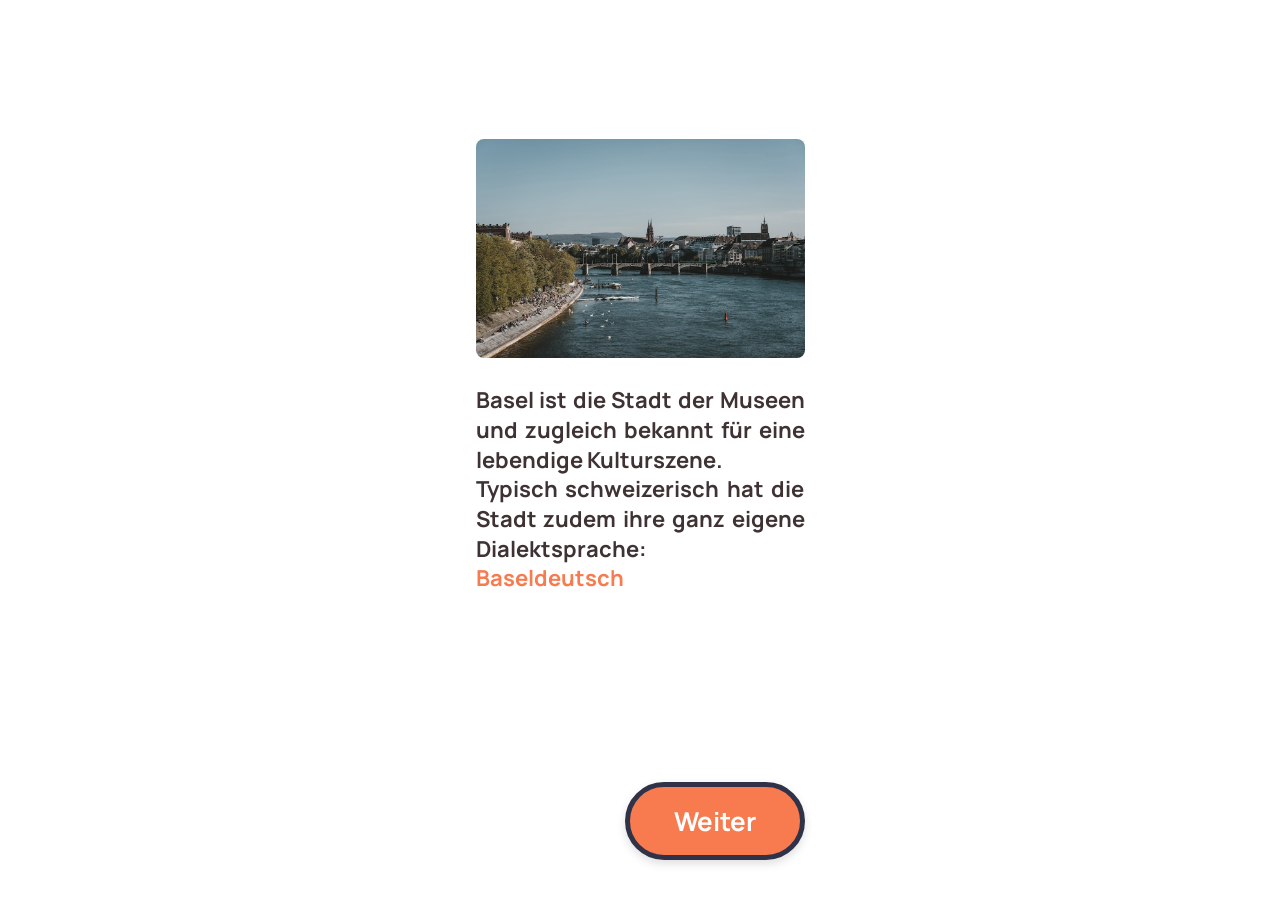
==== commit 3210fcad: "audio added, some interface changes" ====
--- a/index.html
+++ b/index.html
@@ -86,6 +86,10 @@
             transform-origin: 43% 42%;
         }
 
+        .map-area.bubble-open {
+            animation-play-state: paused;
+        }
+
         .map-area svg.zoomed {
             transform: scale(2.6);
         }
@@ -106,7 +110,7 @@
             /* Disappear with a plain ease so the scale can't overshoot below 0
                (a "back" curve would dip negative and briefly mirror the bubble) */
             transition: transform 0.22s ease-in;
-            margin-top: 15%;
+            margin-top: 10px;
         }
 
         .map-bubble.visible {
@@ -115,7 +119,11 @@
             cursor: pointer;
             /* Springy overshoot only while appearing */
             transition: transform 0.3s cubic-bezier(0.34, 1.56, 0.64, 1);
-            margin-top: 15%;
+            margin-top: 10px;
+        }
+
+        #bubble1{
+            margin-top: 40px;
         }
 
         .map-bubble svg {
@@ -197,6 +205,11 @@
 
         #bubble1 path[fill="#8CD0D3"] {
             fill: #303348;
+        }
+
+        /* Level 2 unlocked → its bubble turns orange like level 1 */
+        #bubble2.unlocked path[fill="#C19C8F"] {
+            fill: var(--accent-light);
         }
 
         /* ── First-time intro overlay ── */
@@ -341,7 +354,7 @@
         <div class="intro-content">
             <img class="intro-image" src="image.png" alt="Basel am Rhein">
             <p class="intro-text">
-               Basel ist die Stadt der Museen und zugleich bekannt für eine lebendige Kulturszene. 
+               Basel ist die Stadt der Museen und zugleich bekannt für eine lebendige Kulturszene. <br>
                Typisch schweizerisch hat die Stadt zudem ihre ganz eigene Dialektsprache:
                 <br><span class="intro-highlight">Baseldeutsch</span>
             </p>
@@ -464,223 +477,202 @@
     </nav>
 
     <div class="map-area">
-        <svg id="map-svg" width="342" height="475" viewBox="0 0 342 475" fill="none" xmlns="http://www.w3.org/2000/svg"
-            onclick="unzoom()">
-            <g filter="url(#filter0_d_716_264)">
-                <path
-                    d="M135 58C135 58 131.361 147.654 135 156C144 176.647 140.5 185 156.5 198C172.5 211 194.772 218.336 211 215.5C240 210.431 260 198 260 198"
-                    stroke="#528CEF" stroke-width="11" stroke-linecap="round" />
-                <path
-                    d="M46.622 316.747L118.307 327.691L123.719 332L133.82 314.509L126.331 307.544L137.03 288.641L118.307 278.691L46.622 267.747L12.3846 275.706V324.706L46.622 316.747Z"
-                    fill="#F77B4F" />
-                <path
-                    d="M326.941 229.69L335.5 213.771V164.771L326.941 180.69C322.483 178.534 310.036 176.213 295.913 184.172L262.211 194.619V205.5V219.99L282.539 237.899L295.913 233.172C310.036 225.213 322.483 227.534 326.941 229.69Z"
-                    fill="#F77B4F" />
-                <path
-                    d="M282.539 349.082V300.082L265.955 296.6L246.162 303.067V316.499L211.525 361.5L170.733 414.5L148.799 410.52V388.88V367.241L143.45 357.789H131.68V346.347L126.331 349.767L123.121 351.819L118.307 341.372V390.372L123.121 400.819L131.68 395.347V406.789H143.45L148.799 416.241V459.52L170.733 463.5L246.162 365.499V352.067L265.955 345.6L282.539 349.082Z"
-                    fill="#F77B4F" />
-                <path d="M34.5404 229.5L46.622 203.573L25.2236 183.425L6.5 164.771V213.771L34.5404 229.5Z"
-                    fill="#F77B4F" />
-                <path
-                    d="M246.162 303.067L265.955 296.6L256 286.899V278.691H265.955L246.162 229.69H207L205 235.5L173 243.5L158 258L141.535 254L143.817 261.873L159.5 267.747L162.5 261.5L168 267.747L165.5 275.706L189 282V291.5L207 324.706L211.525 361.5L246.162 316.499V303.067Z"
-                    fill="#DBC8C2" />
-                <path
-                    d="M118.307 278.691L137.03 288.641L207 324.706L189 291.5V282L165.5 275.706L168 267.747L162.5 261.5L159.5 267.747L143.817 261.873L128.134 256L118.307 278.691Z"
-                    fill="#DBC8C2" />
-                <path
-                    d="M148.799 410.52L170.733 414.5L211.525 361.5L207 324.706L137.03 288.641L126.331 307.544L133.82 314.509L123.719 332L118.307 341.372L123.121 351.819L126.331 349.767L131.68 346.347V357.789H143.45L148.799 367.241V388.88V410.52Z"
-                    fill="#DBC8C2" />
-                <path
-                    d="M46.622 267.747L118.307 278.691L128.134 256L129 254L101.5 229.5H34.5404L32.713 233.422H25.2236L12.3846 275.706L46.622 267.747Z"
-                    fill="#DBC8C2" />
-                <path d="M46.622 203.573L34.5404 229.5H101.5L95 203.573H46.622Z" fill="#DBC8C2" />
-                <path
-                    d="M118.307 213.771L131.68 219.99L141.535 254L158 258L173 243.5L205 235.5L207 229.69V219.99C207 219.99 167.752 217.24 152 203.573C136.248 189.907 126.331 150 126.331 150L123.719 164.771L118.307 178.5V213.771Z"
-                    fill="#FFF369" />
-                <path
-                    d="M16.1293 159.299L6.5 164.771L25.2236 183.425L46.622 203.573H95L91.5 180.69L25.2236 134.425L16.1293 159.299Z"
-                    fill="#DBC8C2" />
-                <path
-                    d="M16.1293 121.989L25.2236 134.425L91.5 180.69L126.331 150V103.582L104.398 95.1253L88.8837 100.597L53.5764 89.6532L46.622 100.597L16.1293 121.989Z"
-                    fill="#DBC8C2" />
-                <path
-                    d="M126.331 150L91.5 180.69L95 203.573L101.5 229.5L129 254L128.134 256L143.817 261.873L141.535 254L131.68 219.99L118.307 213.771V178.5L123.719 164.771L126.331 150Z"
-                    fill="#DBC8C2" />
-                <path
-                    d="M282.539 300.082V286.899V237.899L262.211 219.99V205.5C262.211 205.5 245.781 212.671 235 215.5C224.219 218.329 207 219.99 207 219.99V229.69H246.162L265.955 278.691H256V286.899L265.955 296.6L282.539 300.082Z"
-                    fill="#DBC8C2" />
-                <path
-                    d="M265.955 95.1253C252.688 88.3597 223.693 88.6582 210.854 89.6532H200.5L196.5 103.582L223.36 159.299L242.5 199L262.211 194.619L295.913 184.172C310.036 176.213 322.483 178.534 326.941 180.69L335.5 164.771L317.459 143.682L303.423 153.175L288.846 134.425L282.539 137.686L273.73 114.202L299.644 89.6532L288.846 78.7253L265.955 95.1253Z"
-                    fill="#DBC8C2" />
-                <path
-                    d="M242.5 199L223.36 159.299L194.015 180.69L178.5 192L185 199L182 206.688C210.051 213.24 242.5 199 242.5 199Z"
-                    fill="#DBC8C2" />
-                <path
-                    d="M196.5 103.582H178.5L182.255 122.245L188.746 154.5L194.015 180.69L223.36 159.299L196.5 103.582Z"
-                    fill="#DBC8C2" />
-                <path
-                    d="M206.04 46.8709L143.45 21.5C138.8 29.3163 135.234 41.5167 132.579 54.5L141.535 58.1087L165.5 67.7646L178.5 103.582H196.5L200.5 89.6532H210.854V74.7291L206.04 67.7646V46.8709Z"
-                    fill="#DBC8C2" />
-                <path
-                    d="M178.5 103.582L165.5 67.7646L141.535 58.1087C141.535 58.1087 134.079 93.5155 137.312 131.5L182.255 122.245L178.5 103.582Z"
-                    fill="#DBC8C2" />
-                <path
-                    d="M147.183 175.5L159.5 168L188.746 154.5L182.255 122.245L137.312 131.5C138.583 146.433 141.505 161.765 147.183 175.5Z"
-                    fill="#DBC8C2" />
-                <path d="M168 172L178.5 192L194.015 180.69L188.746 154.5L159.5 168L162.5 175.5L168 172Z"
-                    fill="#DBC8C2" />
-                <path
-                    d="M185 199L178.5 192L168 172L162.5 175.5L159.5 168L147.183 175.5C147.909 177.257 148.681 178.989 149.5 180.69C156.942 196.148 168.999 203.652 182 206.688L185 199Z"
-                    fill="#FFF369" />
-                <path
-                    d="M282.539 286.899V349.082M282.539 286.899V300.082M282.539 286.899V237.899M282.539 300.082V349.082L265.955 345.6L246.162 352.067V365.499L170.733 463.5L148.799 459.52V416.241L143.45 406.789H131.68V395.347L123.121 400.819L118.307 390.372V341.372L123.719 332L133.82 314.509L126.331 307.544L137.03 288.641M196.5 103.582L200.5 89.6532H210.854C223.693 88.6582 252.688 88.3597 265.955 95.1253L288.846 78.7253L299.644 89.6532L273.73 114.202L282.539 137.686L288.846 134.425L303.423 153.175L317.459 143.682L335.5 164.771V213.771L326.941 229.69C322.483 227.534 310.036 225.213 295.913 233.172L282.539 237.899M126.331 103.582C126.954 92.1919 128.882 72.5862 132.579 54.5C135.234 41.5167 138.8 29.3163 143.45 21.5L206.04 46.8709V67.7646L210.854 74.7291V89.6532M335.5 164.771L326.941 180.69C322.483 178.534 310.036 176.213 295.913 184.172L262.211 194.619M262.211 194.619V205.5M262.211 194.619L242.5 199M282.539 237.899L262.211 219.99V205.5M282.539 237.899V300.082M282.539 300.082L265.955 296.6M118.307 341.372L123.121 351.819L126.331 349.767L131.68 346.347V357.789H143.45L148.799 367.241V388.88V410.52L170.733 414.5L211.525 361.5L246.162 316.499V303.067L265.955 296.6M265.955 296.6L256 286.899V278.691H265.955L246.162 229.69H207M137.03 288.641L118.307 278.691M137.03 288.641L207 324.706M118.307 278.691L46.622 267.747L12.3846 275.706M101.5 229.5L129 254L128.134 256L118.307 278.691M123.719 332L118.307 327.691L46.622 316.747L12.3846 324.706V275.706L25.2236 233.422H32.713L34.5404 229.5M46.622 203.573L34.5404 229.5M46.622 203.573L25.2236 183.425L6.5 164.771M46.622 203.573H95M34.5404 229.5L6.5 213.771V164.771L16.1293 159.299L25.2236 134.425M25.2236 134.425L16.1293 121.989L46.622 100.597L53.5764 89.6532L88.8837 100.597L104.398 95.1253L126.331 103.582M25.2236 134.425L91.5 180.69M126.331 103.582V150M34.5404 229.5H101.5M91.5 180.69L126.331 150M91.5 180.69L95 203.573M126.331 150L123.719 164.771L118.307 178.5V213.771L131.68 219.99L141.535 254M126.331 150C126.331 150 136.248 189.907 152 203.573C167.752 217.24 207 219.99 207 219.99M95 203.573L101.5 229.5M143.817 261.873L159.5 267.747L162.5 261.5L168 267.747L165.5 275.706L189 282V291.5L207 324.706L211.525 361.5M128.134 256L143.817 261.873M143.817 261.873L141.535 254M207 229.69V219.99M207 229.69L205 235.5L173 243.5L158 258L141.535 254M207 219.99C207 219.99 224.219 218.329 235 215.5C245.781 212.671 262.211 205.5 262.211 205.5M132.579 54.5L141.535 58.1087M178.5 103.582L165.5 67.7646L141.535 58.1087M178.5 103.582H196.5M178.5 103.582L182.255 122.245M196.5 103.582L223.36 159.299M242.5 199L223.36 159.299M147.183 175.5C147.909 177.257 148.681 178.989 149.5 180.69C156.942 196.148 168.999 203.652 182 206.688C210.051 213.24 242.5 199 242.5 199M147.183 175.5C141.505 161.765 138.583 146.433 137.312 131.5C134.079 93.5155 141.535 58.1087 141.535 58.1087M223.36 159.299L194.015 180.69M159.5 168L162.5 175.5L168 172L178.5 192L185 199L182 206.688M178.5 192L194.015 180.69M188.746 154.5L159.5 168L147.183 175.5M194.015 180.69L188.746 154.5M183.5 121.989L182.255 122.245M137.312 131.5L182.255 122.245M188.746 154.5L182.255 122.245"
-                    stroke="#303348" stroke-width="5" />
-                <g id="marker1" filter="url(#filter1_d_716_264)" onclick="toggleMarker(event)" style="cursor:pointer">
-                    <circle id="circle1" cx="146" cy="200" r="18.5" transform="rotate(-90 146 200)" fill="#F77B4F"
-                        stroke="#303348" stroke-width="5" />
-                    <path
-                        d="M141.138 209.5V207.012H145.025V194.25L141.4 196.287L141.025 193.587L145.175 191.112H147.875V207.012H151.775V209.5H141.138Z"
-                        fill="white" />
-                </g>
-                <circle cx="146" cy="21" r="18.5" transform="rotate(-90 146 21)" fill="white" stroke="#303348"
-                    stroke-width="5" />
-                <path fill-rule="evenodd" clip-rule="evenodd"
-                    d="M140.5 28.5V19.7733H152.5V28.5H140.5ZM144.952 26.5607L145.919 24.6216L145.145 23.3288L146.694 21.8745L147.855 23.3288L147.274 24.6216L148.435 26.5607H144.952Z"
-                    fill="#303348" />
-                <path
-                    d="M152.5 19.7733C152.5 19.7733 152.5 17.9962 152.5 16.3803C152.5 14.7644 149.596 12.5778 146.694 12.5021C143.672 12.4232 140.5 14.6035 140.5 16.3803C140.5 18.1578 140.5 19.7733 140.5 19.7733V28.5H152.5V19.7733ZM140.5 19.7733H152.5M145.919 24.6216L144.952 26.5607H148.435L147.274 24.6216L147.855 23.3288L146.694 21.8745L145.145 23.3288L145.919 24.6216Z"
-                    stroke="#303348" stroke-width="4" />
-                <path
-                    d="M148.5 26.5H144.5L145.5 24.1471V22.0882C145.5 22.0882 145.5 21.5 146.5 21.5C147.5 21.5 147.5 22.0882 147.5 22.0882V24.1471L148.5 26.5Z"
-                    fill="white" stroke="white" />
-                <circle cx="255" cy="119" r="18.5" transform="rotate(-90 255 119)" fill="white" stroke="#303348"
-                    stroke-width="5" />
-                <path fill-rule="evenodd" clip-rule="evenodd"
-                    d="M249.5 126.5V117.773H261.5V126.5H249.5ZM253.952 124.561L254.919 122.622L254.145 121.329L255.694 119.874L256.855 121.329L256.274 122.622L257.435 124.561H253.952Z"
-                    fill="#303348" />
-                <path
-                    d="M261.5 117.773C261.5 117.773 261.5 115.996 261.5 114.38C261.5 112.764 258.596 110.578 255.694 110.502C252.672 110.423 249.5 112.603 249.5 114.38C249.5 116.158 249.5 117.773 249.5 117.773V126.5H261.5V117.773ZM249.5 117.773H261.5M254.919 122.622L253.952 124.561H257.435L256.274 122.622L256.855 121.329L255.694 119.874L254.145 121.329L254.919 122.622Z"
-                    stroke="#303348" stroke-width="4" />
-                <path
-                    d="M257.5 124.5H253.5L254.5 122.147V120.088C254.5 120.088 254.5 119.5 255.5 119.5C256.5 119.5 256.5 120.088 256.5 120.088V122.147L257.5 124.5Z"
-                    fill="white" stroke="white" />
-                <circle cx="79" cy="124" r="18.5" transform="rotate(-90 79 124)" fill="white" stroke="#303348"
-                    stroke-width="5" />
-                <path fill-rule="evenodd" clip-rule="evenodd"
-                    d="M73.5 131.5V122.773H85.5V131.5H73.5ZM77.9516 129.561L78.9194 127.622L78.1452 126.329L79.6935 124.874L80.8548 126.329L80.2742 127.622L81.4355 129.561H77.9516Z"
-                    fill="#303348" />
-                <path
-                    d="M85.5 122.773C85.5 122.773 85.5 120.996 85.5 119.38C85.5 117.764 82.596 115.578 79.6935 115.502C76.6716 115.423 73.5 117.603 73.5 119.38C73.5 121.158 73.5 122.773 73.5 122.773V131.5H85.5V122.773ZM73.5 122.773H85.5M78.9194 127.622L77.9516 129.561H81.4355L80.2742 127.622L80.8548 126.329L79.6935 124.874L78.1452 126.329L78.9194 127.622Z"
-                    stroke="#303348" stroke-width="4" />
-                <path
-                    d="M81.5 129.5H77.5L78.5 127.147V125.088C78.5 125.088 78.5 124.5 79.5 124.5C80.5 124.5 80.5 125.088 80.5 125.088V127.147L81.5 129.5Z"
-                    fill="white" stroke="white" />
-                <circle cx="55" cy="242" r="18.5" transform="rotate(-90 55 242)" fill="white" stroke="#303348"
-                    stroke-width="5" />
-                <path fill-rule="evenodd" clip-rule="evenodd"
-                    d="M49.5 249.5V240.773H61.5V249.5H49.5ZM53.9516 247.561L54.9194 245.622L54.1452 244.329L55.6935 242.874L56.8548 244.329L56.2742 245.622L57.4355 247.561H53.9516Z"
-                    fill="#303348" />
-                <path
-                    d="M61.5 240.773C61.5 240.773 61.5 238.996 61.5 237.38C61.5 235.764 58.596 233.578 55.6935 233.502C52.6716 233.423 49.5 235.603 49.5 237.38C49.5 239.158 49.5 240.773 49.5 240.773V249.5H61.5V240.773ZM49.5 240.773H61.5M54.9194 245.622L53.9516 247.561H57.4355L56.2742 245.622L56.8548 244.329L55.6935 242.874L54.1452 244.329L54.9194 245.622Z"
-                    stroke="#303348" stroke-width="4" />
-                <path
-                    d="M57.5 247.5H53.5L54.5 245.147V243.088C54.5 243.088 54.5 242.5 55.5 242.5C56.5 242.5 56.5 243.088 56.5 243.088V245.147L57.5 247.5Z"
-                    fill="white" stroke="white" />
-                <circle cx="202" cy="329" r="18.5" transform="rotate(-90 202 329)" fill="white" stroke="#303348"
-                    stroke-width="5" />
-                <path fill-rule="evenodd" clip-rule="evenodd"
-                    d="M196.5 336.5V327.773H208.5V336.5H196.5ZM200.952 334.561L201.919 332.622L201.145 331.329L202.694 329.874L203.855 331.329L203.274 332.622L204.435 334.561H200.952Z"
-                    fill="#303348" />
-                <path
-                    d="M208.5 327.773C208.5 327.773 208.5 325.996 208.5 324.38C208.5 322.764 205.596 320.578 202.694 320.502C199.672 320.423 196.5 322.603 196.5 324.38C196.5 326.158 196.5 327.773 196.5 327.773V336.5H208.5V327.773ZM196.5 327.773H208.5M201.919 332.622L200.952 334.561H204.435L203.274 332.622L203.855 331.329L202.694 329.874L201.145 331.329L201.919 332.622Z"
-                    stroke="#303348" stroke-width="4" />
-                <path
-                    d="M204.5 334.5H200.5L201.5 332.147V330.088C201.5 330.088 201.5 329.5 202.5 329.5C203.5 329.5 203.5 330.088 203.5 330.088V332.147L204.5 334.5Z"
-                    fill="white" stroke="white" />
-                <circle cx="255" cy="252" r="18.5" transform="rotate(-90 255 252)" fill="white" stroke="#303348"
-                    stroke-width="5" />
-                <path fill-rule="evenodd" clip-rule="evenodd"
-                    d="M249.5 259.5V250.773H261.5V259.5H249.5ZM253.952 257.561L254.919 255.622L254.145 254.329L255.694 252.874L256.855 254.329L256.274 255.622L257.435 257.561H253.952Z"
-                    fill="#303348" />
-                <path
-                    d="M261.5 250.773C261.5 250.773 261.5 248.996 261.5 247.38C261.5 245.764 258.596 243.578 255.694 243.502C252.672 243.423 249.5 245.603 249.5 247.38C249.5 249.158 249.5 250.773 249.5 250.773V259.5H261.5V250.773ZM249.5 250.773H261.5M254.919 255.622L253.952 257.561H257.435L256.274 255.622L256.855 254.329L255.694 252.874L254.145 254.329L254.919 255.622Z"
-                    stroke="#303348" stroke-width="4" />
-                <path
-                    d="M257.5 257.5H253.5L254.5 255.147V253.088C254.5 253.088 254.5 252.5 255.5 252.5C256.5 252.5 256.5 253.088 256.5 253.088V255.147L257.5 257.5Z"
-                    fill="white" stroke="white" />
-            </g>
-            <defs>
-                <filter id="filter0_d_716_264" x="0" y="0" width="342" height="474.23" filterUnits="userSpaceOnUse"
-                    color-interpolation-filters="sRGB">
-                    <feFlood flood-opacity="0" result="BackgroundImageFix" />
-                    <feColorMatrix in="SourceAlpha" type="matrix" values="0 0 0 0 0 0 0 0 0 0 0 0 0 0 0 0 0 0 127 0"
-                        result="hardAlpha" />
-                    <feOffset dy="4" />
-                    <feGaussianBlur stdDeviation="2" />
-                    <feComposite in2="hardAlpha" operator="out" />
-                    <feColorMatrix type="matrix" values="0 0 0 0 0 0 0 0 0 0 0 0 0 0 0 0 0 0 0.12 0" />
-                    <feBlend mode="normal" in2="BackgroundImageFix" result="effect1_dropShadow_716_264" />
-                    <feBlend mode="normal" in="SourceGraphic" in2="effect1_dropShadow_716_264" result="shape" />
-                </filter>
-                <filter id="filter1_d_716_264" x="121" y="179" width="50" height="50" filterUnits="userSpaceOnUse"
-                    color-interpolation-filters="sRGB">
-                    <feFlood flood-opacity="0" result="BackgroundImageFix" />
-                    <feColorMatrix in="SourceAlpha" type="matrix" values="0 0 0 0 0 0 0 0 0 0 0 0 0 0 0 0 0 0 127 0"
-                        result="hardAlpha" />
-                    <feOffset dy="4" />
-                    <feGaussianBlur stdDeviation="2" />
-                    <feComposite in2="hardAlpha" operator="out" />
-                    <feColorMatrix type="matrix" values="0 0 0 0 0 0 0 0 0 0 0 0 0 0 0 0 0 0 0.12 0" />
-                    <feBlend mode="normal" in2="BackgroundImageFix" result="effect1_dropShadow_716_264" />
-                    <feBlend mode="normal" in="SourceGraphic" in2="effect1_dropShadow_716_264" result="shape" />
-                </filter>
-            </defs>
+        <svg id="map-svg" width="342" height="456" viewBox="0 0 342 456" fill="none" xmlns="http://www.w3.org/2000/svg"
+                    onclick="unzoom()">
+        <g filter="url(#filter0_d_788_149)">
+        <path d="M135 39.625C135 39.625 131.361 129.279 135 137.625C144 158.272 140.5 166.625 156.5 179.625C172.5 192.625 194.772 199.961 211 197.125C240 192.056 260 179.625 260 179.625" stroke="#528CEF" stroke-width="11" stroke-linecap="round"/>
+        <path d="M46.622 298.372L118.307 309.316L123.719 313.625L133.82 296.134L126.331 289.169L137.03 270.266L118.307 260.316L46.622 249.372L12.3846 257.331V306.331L46.622 298.372Z" fill="#F77B4F"/>
+        <path d="M326.941 211.315L335.5 195.396V146.396L326.941 162.315C322.483 160.159 310.036 157.838 295.913 165.797L262.211 176.244V187.125V201.615L282.539 219.524L295.913 214.797C310.036 206.838 322.483 209.159 326.941 211.315Z" fill="#F77B4F"/>
+        <path d="M282.539 330.707V281.707L265.955 278.225L246.162 284.692V298.124L211.525 343.125L170.733 396.125L148.799 392.145V370.505V348.866L143.45 339.414H131.68V327.972L126.331 331.392L123.121 333.444L118.307 322.997V371.997L123.121 382.444L131.68 376.972V388.414H143.45L148.799 397.866V441.145L170.733 445.125L246.162 347.124V333.692L265.955 327.225L282.539 330.707Z" fill="#F77B4F"/>
+        <path d="M34.5404 211.125L46.622 185.198L25.2236 165.05L6.5 146.396V195.396L34.5404 211.125Z" fill="#F77B4F"/>
+        <path d="M246.162 284.692L265.955 278.225L256 268.524V260.316H265.955L246.162 211.315H207L205 217.125L173 225.125L158 239.625L141.535 235.625L143.817 243.498L159.5 249.372L162.5 243.125L168 249.372L165.5 257.331L189 263.625V273.125L207 306.331L211.525 343.125L246.162 298.124V284.692Z" fill="#DBC8C2"/>
+        <path d="M118.307 260.316L137.03 270.266L207 306.331L189 273.125V263.625L165.5 257.331L168 249.372L162.5 243.125L159.5 249.372L143.817 243.498L128.134 237.625L118.307 260.316Z" fill="#DBC8C2"/>
+        <path d="M148.799 392.145L170.733 396.125L211.525 343.125L207 306.331L137.03 270.266L126.331 289.169L133.82 296.134L123.719 313.625L118.307 322.997L123.121 333.444L126.331 331.392L131.68 327.972V339.414H143.45L148.799 348.866V370.505V392.145Z" fill="#DBC8C2"/>
+        <path d="M46.622 249.372L118.307 260.316L128.134 237.625L129 235.625L101.5 211.125H34.5404L32.713 215.047H25.2236L12.3846 257.331L46.622 249.372Z" fill="#DBC8C2"/>
+        <path d="M46.622 185.198L34.5404 211.125H101.5L95 185.198H46.622Z" fill="#DBC8C2"/>
+        <path d="M118.307 195.396L131.68 201.615L141.535 235.625L158 239.625L173 225.125L205 217.125L207 211.315V201.615C207 201.615 167.752 198.865 152 185.198C136.248 171.532 126.331 131.625 126.331 131.625L123.719 146.396L118.307 160.125V195.396Z" fill="#FFF369"/>
+        <path d="M16.1293 140.924L6.5 146.396L25.2236 165.05L46.622 185.198H95L91.5 162.315L25.2236 116.05L16.1293 140.924Z" fill="#DBC8C2"/>
+        <path d="M16.1293 103.614L25.2236 116.05L91.5 162.315L126.331 131.625V85.2073L104.398 76.7503L88.8837 82.2225L53.5764 71.2782L46.622 82.2225L16.1293 103.614Z" fill="#DBC8C2"/>
+        <path d="M126.331 131.625L91.5 162.315L95 185.198L101.5 211.125L129 235.625L128.134 237.625L143.817 243.498L141.535 235.625L131.68 201.615L118.307 195.396V160.125L123.719 146.396L126.331 131.625Z" fill="#DBC8C2"/>
+        <path d="M282.539 281.707V268.524V219.524L262.211 201.615V187.125C262.211 187.125 245.781 194.296 235 197.125C224.219 199.954 207 201.615 207 201.615V211.315H246.162L265.955 260.316H256V268.524L265.955 278.225L282.539 281.707Z" fill="#DBC8C2"/>
+        <path d="M265.955 76.7503C252.688 69.9847 223.693 70.2832 210.854 71.2782H200.5L196.5 85.2073L223.36 140.924L242.5 180.625L262.211 176.244L295.913 165.797C310.036 157.838 322.483 160.159 326.941 162.315L335.5 146.396L317.459 125.307L303.423 134.8L288.846 116.05L282.539 119.311L273.73 95.8265L299.644 71.2782L288.846 60.3503L265.955 76.7503Z" fill="#DBC8C2"/>
+        <path d="M242.5 180.625L223.36 140.924L194.015 162.315L178.5 173.625L185 180.625L182 188.313C210.051 194.865 242.5 180.625 242.5 180.625Z" fill="#DBC8C2"/>
+        <path d="M196.5 85.2073H178.5L182.255 103.87L188.746 136.125L194.015 162.315L223.36 140.924L196.5 85.2073Z" fill="#DBC8C2"/>
+        <path d="M206.04 28.4959L143.45 3.125C138.8 10.9413 135.234 23.1417 132.579 36.125L141.535 39.7337L165.5 49.3896L178.5 85.2073H196.5L200.5 71.2782H210.854V56.3541L206.04 49.3896V28.4959Z" fill="#DBC8C2"/>
+        <path d="M178.5 85.2073L165.5 49.3896L141.535 39.7337C141.535 39.7337 134.079 75.1405 137.312 113.125L182.255 103.87L178.5 85.2073Z" fill="#DBC8C2"/>
+        <path d="M147.183 157.125L159.5 149.625L188.746 136.125L182.255 103.87L137.312 113.125C138.583 128.058 141.505 143.39 147.183 157.125Z" fill="#DBC8C2"/>
+        <path d="M168 153.625L178.5 173.625L194.015 162.315L188.746 136.125L159.5 149.625L162.5 157.125L168 153.625Z" fill="#DBC8C2"/>
+        <path d="M185 180.625L178.5 173.625L168 153.625L162.5 157.125L159.5 149.625L147.183 157.125C147.909 158.882 148.681 160.614 149.5 162.315C156.942 177.773 168.999 185.277 182 188.313L185 180.625Z" fill="#FFF369"/>
+        <path d="M282.539 268.524V330.707M282.539 268.524V281.707M282.539 268.524V219.524M282.539 281.707V330.707L265.955 327.225L246.162 333.692V347.124L170.733 445.125L148.799 441.145V397.866L143.45 388.414H131.68V376.972L123.121 382.444L118.307 371.997V322.997L123.719 313.625L133.82 296.134L126.331 289.169L137.03 270.266M196.5 85.2073L200.5 71.2782H210.854C223.693 70.2832 252.688 69.9847 265.955 76.7503L288.846 60.3503L299.644 71.2782L273.73 95.8265L282.539 119.311L288.846 116.05L303.423 134.8L317.459 125.307L335.5 146.396V195.396L326.941 211.315C322.483 209.159 310.036 206.838 295.913 214.797L282.539 219.524M126.331 85.2073C126.954 73.8169 128.882 54.2112 132.579 36.125C135.234 23.1417 138.8 10.9413 143.45 3.125L206.04 28.4959V49.3896L210.854 56.3541V71.2782M335.5 146.396L326.941 162.315C322.483 160.159 310.036 157.838 295.913 165.797L262.211 176.244M262.211 176.244V187.125M262.211 176.244L242.5 180.625M282.539 219.524L262.211 201.615V187.125M282.539 219.524V281.707M282.539 281.707L265.955 278.225M118.307 322.997L123.121 333.444L126.331 331.392L131.68 327.972V339.414H143.45L148.799 348.866V370.505V392.145L170.733 396.125L211.525 343.125L246.162 298.124V284.692L265.955 278.225M265.955 278.225L256 268.524V260.316H265.955L246.162 211.315H207M137.03 270.266L118.307 260.316M137.03 270.266L207 306.331M118.307 260.316L46.622 249.372L12.3846 257.331M101.5 211.125L129 235.625L128.134 237.625L118.307 260.316M123.719 313.625L118.307 309.316L46.622 298.372L12.3846 306.331V257.331L25.2236 215.047H32.713L34.5404 211.125M46.622 185.198L34.5404 211.125M46.622 185.198L25.2236 165.05L6.5 146.396M46.622 185.198H95M34.5404 211.125L6.5 195.396V146.396L16.1293 140.924L25.2236 116.05M25.2236 116.05L16.1293 103.614L46.622 82.2225L53.5764 71.2782L88.8837 82.2225L104.398 76.7503L126.331 85.2073M25.2236 116.05L91.5 162.315M126.331 85.2073V131.625M34.5404 211.125H101.5M91.5 162.315L126.331 131.625M91.5 162.315L95 185.198M126.331 131.625L123.719 146.396L118.307 160.125V195.396L131.68 201.615L141.535 235.625M126.331 131.625C126.331 131.625 136.248 171.532 152 185.198C167.752 198.865 207 201.615 207 201.615M95 185.198L101.5 211.125M143.817 243.498L159.5 249.372L162.5 243.125L168 249.372L165.5 257.331L189 263.625V273.125L207 306.331L211.525 343.125M128.134 237.625L143.817 243.498M143.817 243.498L141.535 235.625M207 211.315V201.615M207 211.315L205 217.125L173 225.125L158 239.625L141.535 235.625M207 201.615C207 201.615 224.219 199.954 235 197.125C245.781 194.296 262.211 187.125 262.211 187.125M132.579 36.125L141.535 39.7337M178.5 85.2073L165.5 49.3896L141.535 39.7337M178.5 85.2073H196.5M178.5 85.2073L182.255 103.87M196.5 85.2073L223.36 140.924M242.5 180.625L223.36 140.924M147.183 157.125C147.909 158.882 148.681 160.614 149.5 162.315C156.942 177.773 168.999 185.277 182 188.313C210.051 194.865 242.5 180.625 242.5 180.625M147.183 157.125C141.505 143.39 138.583 128.058 137.312 113.125C134.079 75.1405 141.535 39.7337 141.535 39.7337M223.36 140.924L194.015 162.315M159.5 149.625L162.5 157.125L168 153.625L178.5 173.625L185 180.625L182 188.313M178.5 173.625L194.015 162.315M188.746 136.125L159.5 149.625L147.183 157.125M194.015 162.315L188.746 136.125M183.5 103.614L182.255 103.87M137.312 113.125L182.255 103.87M188.746 136.125L182.255 103.87" stroke="#303348" stroke-width="5"/>
+        <g id="marker1" filter="url(#filter1_d_788_149)" onclick="toggleMarker(event)" style="cursor:pointer">
+        <circle id="circle1" cx="146" cy="181.625" r="18.5" transform="rotate(-90 146 181.625)" fill="#F77B4F" stroke="#303348" stroke-width="5"/>
+        <text x="146" y="181.625" text-anchor="middle" dominant-baseline="central" font-family="Manrope, sans-serif" font-weight="800" font-size="24" fill="white">1</text>
+        </g>
+        <g id="marker2" onclick="toggleLock(event,'marker2')" style="cursor:pointer">
+        <circle cx="150" cy="78.625" r="18.5" transform="rotate(-90 150 78.625)" fill="white" stroke="#303348" stroke-width="5"/>
+        <path fill-rule="evenodd" clip-rule="evenodd" d="M144.5 86.125V77.3983H156.5V86.125H144.5ZM148.952 84.1857L149.919 82.2466L149.145 80.9538L150.694 79.4995L151.855 80.9538L151.274 82.2466L152.435 84.1857H148.952Z" fill="#303348"/>
+        <path d="M156.5 77.3983C156.5 77.3983 156.5 75.6212 156.5 74.0053C156.5 72.3894 153.596 70.2028 150.694 70.1271C147.672 70.0482 144.5 72.2285 144.5 74.0053C144.5 75.7828 144.5 77.3983 144.5 77.3983V86.125H156.5V77.3983ZM144.5 77.3983H156.5M149.919 82.2466L148.952 84.1857H152.435L151.274 82.2466L151.855 80.9538L150.694 79.4995L149.145 80.9538L149.919 82.2466Z" stroke="#303348" stroke-width="4"/>
+        <path d="M152.5 84.125H148.5L149.5 81.7721V79.7132C149.5 79.7132 149.5 79.125 150.5 79.125C151.5 79.125 151.5 79.7132 151.5 79.7132V81.7721L152.5 84.125Z" fill="white" stroke="white"/>
+        </g>
+        <g id="marker3" onclick="toggleLock(event,'marker3')" style="cursor:pointer">
+        <circle cx="255" cy="100.625" r="18.5" transform="rotate(-90 255 100.625)" fill="white" stroke="#303348" stroke-width="5"/>
+        <path fill-rule="evenodd" clip-rule="evenodd" d="M249.5 108.125V99.3983H261.5V108.125H249.5ZM253.952 106.186L254.919 104.247L254.145 102.954L255.694 101.499L256.855 102.954L256.274 104.247L257.435 106.186H253.952Z" fill="#303348"/>
+        <path d="M261.5 99.3983C261.5 99.3983 261.5 97.6212 261.5 96.0053C261.5 94.3894 258.596 92.2028 255.694 92.1271C252.672 92.0482 249.5 94.2285 249.5 96.0053C249.5 97.7828 249.5 99.3983 249.5 99.3983V108.125H261.5V99.3983ZM249.5 99.3983H261.5M254.919 104.247L253.952 106.186H257.435L256.274 104.247L256.855 102.954L255.694 101.499L254.145 102.954L254.919 104.247Z" stroke="#303348" stroke-width="4"/>
+        <path d="M257.5 106.125H253.5L254.5 103.772V101.713C254.5 101.713 254.5 101.125 255.5 101.125C256.5 101.125 256.5 101.713 256.5 101.713V103.772L257.5 106.125Z" fill="white" stroke="white"/>
+        </g>
+        <g id="marker4" onclick="toggleLock(event,'marker4')" style="cursor:pointer">
+        <circle cx="81" cy="233.625" r="18.5" transform="rotate(-90 81 233.625)" fill="white" stroke="#303348" stroke-width="5"/>
+        <path fill-rule="evenodd" clip-rule="evenodd" d="M75.5 241.125V232.398H87.5V241.125H75.5ZM79.9516 239.186L80.9194 237.247L80.1452 235.954L81.6935 234.499L82.8548 235.954L82.2742 237.247L83.4355 239.186H79.9516Z" fill="#303348"/>
+        <path d="M87.5 232.398C87.5 232.398 87.5 230.621 87.5 229.005C87.5 227.389 84.596 225.203 81.6935 225.127C78.6716 225.048 75.5 227.228 75.5 229.005C75.5 230.783 75.5 232.398 75.5 232.398V241.125H87.5V232.398ZM75.5 232.398H87.5M80.9194 237.247L79.9516 239.186H83.4355L82.2742 237.247L82.8548 235.954L81.6935 234.499L80.1452 235.954L80.9194 237.247Z" stroke="#303348" stroke-width="4"/>
+        <path d="M83.5 239.125H79.5L80.5 236.772V234.713C80.5 234.713 80.5 234.125 81.5 234.125C82.5 234.125 82.5 234.713 82.5 234.713V236.772L83.5 239.125Z" fill="white" stroke="white"/>
+        </g>  
+        </g> 
+        <defs>
+        <filter id="filter0_d_788_149" x="0" y="0" width="342" height="455.855" filterUnits="userSpaceOnUse" color-interpolation-filters="sRGB">
+        <feFlood flood-opacity="0" result="BackgroundImageFix"/>
+        <feColorMatrix in="SourceAlpha" type="matrix" values="0 0 0 0 0 0 0 0 0 0 0 0 0 0 0 0 0 0 127 0" result="hardAlpha"/>
+        <feOffset dy="4"/>
+        <feGaussianBlur stdDeviation="2"/>
+        <feComposite in2="hardAlpha" operator="out"/>
+        <feColorMatrix type="matrix" values="0 0 0 0 0 0 0 0 0 0 0 0 0 0 0 0 0 0 0.12 0"/>
+        <feBlend mode="normal" in2="BackgroundImageFix" result="effect1_dropShadow_788_149"/>
+        <feBlend mode="normal" in="SourceGraphic" in2="effect1_dropShadow_788_149" result="shape"/>
+        </filter>
+        <filter id="filter1_d_788_149" x="121" y="160.625" width="50" height="50" filterUnits="userSpaceOnUse" color-interpolation-filters="sRGB">
+        <feFlood flood-opacity="0" result="BackgroundImageFix"/>
+        <feColorMatrix in="SourceAlpha" type="matrix" values="0 0 0 0 0 0 0 0 0 0 0 0 0 0 0 0 0 0 127 0" result="hardAlpha"/>
+        <feOffset dy="4"/>
+        <feGaussianBlur stdDeviation="2"/>
+        <feComposite in2="hardAlpha" operator="out"/>
+        <feColorMatrix type="matrix" values="0 0 0 0 0 0 0 0 0 0 0 0 0 0 0 0 0 0 0.12 0"/>
+        <feBlend mode="normal" in2="BackgroundImageFix" result="effect1_dropShadow_788_149"/>
+        <feBlend mode="normal" in="SourceGraphic" in2="effect1_dropShadow_788_149" result="shape"/>
+        </filter>
+        </defs>
         </svg>
 
     </div>
 
     <!-- Speech bubble overlay (independent of the map zoom & float) -->
     <div id="bubble1" class="map-bubble" onclick="navigateTo('lektion1.html')">
-        <svg width="216" height="167" viewBox="0 0 216 167" fill="none" xmlns="http://www.w3.org/2000/svg">
-            <path
-                d="M110.548 4.71587C108.631 2.9247 105.5 4.28427 105.5 6.90808V32.5C105.5 34.1569 104.157 35.5 102.5 35.5H5.5C3.84315 35.5 2.5 36.8431 2.5 38.5V161.5C2.5 163.157 3.84315 164.5 5.5 164.5H210.5C212.157 164.5 213.5 163.157 213.5 161.5V38.5C213.5 36.8431 212.157 35.5 210.5 35.5H144.683C143.923 35.5 143.191 35.2113 142.635 34.6922L110.548 4.71587Z"
-                fill="#F77B4F" stroke="#303348" stroke-width="5" stroke-linejoin="round" />
-            <path
-                d="M22.892 76H20.0966L26.3778 58.5455H29.4205L35.7017 76H32.9062L27.9716 61.7159H27.8352L22.892 76ZM23.3608 69.1648H32.429V71.3807H23.3608V69.1648ZM40.5661 58.5455V76H38.0178V58.5455H40.5661ZM50.1051 62.9091V64.9545H42.9545V62.9091H50.1051ZM44.8722 59.7727H47.4205V72.1562C47.4205 72.6506 47.4943 73.0227 47.642 73.2727C47.7898 73.517 47.9801 73.6847 48.2131 73.7756C48.4517 73.8608 48.7102 73.9034 48.9886 73.9034C49.1932 73.9034 49.3722 73.8892 49.5256 73.8608C49.679 73.8324 49.7983 73.8097 49.8835 73.7926L50.3438 75.8977C50.196 75.9545 49.9858 76.0114 49.7131 76.0682C49.4403 76.1307 49.0994 76.1648 48.6903 76.1705C48.0199 76.1818 47.3949 76.0625 46.8153 75.8125C46.2358 75.5625 45.767 75.1761 45.4091 74.6534C45.0511 74.1307 44.8722 73.4744 44.8722 72.6847V59.7727ZM62.5227 66.1051L60.2131 66.5142C60.1165 66.2187 59.9631 65.9375 59.7528 65.6705C59.5483 65.4034 59.2699 65.1847 58.9176 65.0142C58.5653 64.8437 58.125 64.7585 57.5966 64.7585C56.875 64.7585 56.2727 64.9205 55.7898 65.2443C55.3068 65.5625 55.0653 65.9744 55.0653 66.4801C55.0653 66.9176 55.2273 67.2699 55.5511 67.5369C55.875 67.804 56.3977 68.0227 57.1193 68.1932L59.1989 68.6705C60.4034 68.9489 61.3011 69.3778 61.892 69.9574C62.483 70.5369 62.7784 71.2898 62.7784 72.2159C62.7784 73 62.5511 73.6989 62.0966 74.3125C61.6477 74.9205 61.0199 75.3977 60.2131 75.7443C59.4119 76.0909 58.483 76.2642 57.4261 76.2642C55.9602 76.2642 54.7642 75.9517 53.8381 75.3267C52.9119 74.696 52.3438 73.8011 52.1335 72.642L54.5966 72.267C54.75 72.9091 55.0653 73.3949 55.5426 73.7244C56.0199 74.0483 56.642 74.2102 57.4091 74.2102C58.2443 74.2102 58.9119 74.0369 59.4119 73.6903C59.9119 73.3381 60.1619 72.9091 60.1619 72.4034C60.1619 71.9943 60.0085 71.6506 59.7017 71.3722C59.4006 71.0937 58.9375 70.8835 58.3125 70.7415L56.0966 70.2557C54.875 69.9773 53.9716 69.5341 53.3864 68.9261C52.8068 68.3182 52.517 67.5483 52.517 66.6165C52.517 65.8437 52.733 65.1676 53.1648 64.5881C53.5966 64.0085 54.1932 63.5568 54.9545 63.233C55.7159 62.9034 56.5881 62.7386 57.571 62.7386C58.9858 62.7386 60.0994 63.0455 60.9119 63.6591C61.7244 64.267 62.2614 65.0824 62.5227 66.1051ZM71.6911 62.9091V64.9545H64.5405V62.9091H71.6911ZM66.4581 59.7727H69.0064V72.1562C69.0064 72.6506 69.0803 73.0227 69.228 73.2727C69.3757 73.517 69.5661 73.6847 69.799 73.7756C70.0376 73.8608 70.2962 73.9034 70.5746 73.9034C70.7791 73.9034 70.9581 73.8892 71.1115 73.8608C71.2649 73.8324 71.3842 73.8097 71.4695 73.7926L71.9297 75.8977C71.782 75.9545 71.5717 76.0114 71.299 76.0682C71.0263 76.1307 70.6854 76.1648 70.2763 76.1705C69.6058 76.1818 68.9808 76.0625 68.4013 75.8125C67.8217 75.5625 67.353 75.1761 66.995 74.6534C66.6371 74.1307 66.4581 73.4744 66.4581 72.6847V59.7727ZM78.3196 76.2898C77.4901 76.2898 76.7401 76.1364 76.0696 75.8295C75.3991 75.517 74.8679 75.0653 74.4759 74.4744C74.0895 73.8835 73.8963 73.1591 73.8963 72.3011C73.8963 71.5625 74.0384 70.9545 74.3224 70.4773C74.6065 70 74.9901 69.6222 75.473 69.3438C75.956 69.0653 76.4957 68.8551 77.0923 68.7131C77.6889 68.571 78.2969 68.4631 78.9162 68.3892C79.7003 68.2983 80.3366 68.2244 80.8253 68.1676C81.3139 68.1051 81.669 68.0057 81.8906 67.8693C82.1122 67.733 82.223 67.5114 82.223 67.2045V67.1449C82.223 66.4006 82.0128 65.8239 81.5923 65.4148C81.1776 65.0057 80.5582 64.8011 79.7344 64.8011C78.8764 64.8011 78.2003 64.9915 77.706 65.3722C77.2173 65.7472 76.8793 66.1648 76.6918 66.625L74.2969 66.0795C74.581 65.2841 74.9957 64.642 75.5412 64.1534C76.0923 63.6591 76.7259 63.3011 77.4418 63.0795C78.1577 62.8523 78.9105 62.7386 79.7003 62.7386C80.223 62.7386 80.777 62.8011 81.3622 62.9261C81.9531 63.0455 82.5043 63.267 83.0156 63.5909C83.5327 63.9148 83.956 64.3778 84.2855 64.9801C84.6151 65.5767 84.7798 66.3523 84.7798 67.3068V76H82.2912V74.2102H82.1889C82.0241 74.5398 81.777 74.8636 81.4474 75.1818C81.1179 75.5 80.6946 75.7642 80.1776 75.9744C79.6605 76.1847 79.0412 76.2898 78.3196 76.2898ZM78.8736 74.2443C79.5781 74.2443 80.1804 74.1051 80.6804 73.8267C81.1861 73.5483 81.5696 73.1847 81.831 72.7358C82.098 72.2812 82.2315 71.7955 82.2315 71.2784V69.5909C82.1406 69.6818 81.9645 69.767 81.7031 69.8466C81.4474 69.9205 81.1548 69.9858 80.8253 70.0426C80.4957 70.0937 80.1747 70.142 79.8622 70.1875C79.5497 70.2273 79.2884 70.2614 79.0781 70.2898C78.5838 70.3523 78.1321 70.4574 77.723 70.6051C77.3196 70.7528 76.9957 70.9659 76.7514 71.2443C76.5128 71.517 76.3935 71.8807 76.3935 72.3352C76.3935 72.9659 76.6264 73.4432 77.0923 73.767C77.5582 74.0852 78.152 74.2443 78.8736 74.2443ZM93.0746 76.2557C92.0178 76.2557 91.0746 75.9858 90.245 75.446C89.4212 74.9006 88.7734 74.125 88.3018 73.1193C87.8359 72.108 87.603 70.8949 87.603 69.4801C87.603 68.0653 87.8388 66.8551 88.3104 65.8494C88.7876 64.8437 89.4411 64.0739 90.2706 63.5398C91.1001 63.0057 92.0405 62.7386 93.0916 62.7386C93.9041 62.7386 94.5575 62.875 95.0518 63.1477C95.5518 63.4148 95.9382 63.7273 96.2109 64.0852C96.4893 64.4432 96.7053 64.7585 96.8587 65.0312H97.0121V58.5455H99.5604V76H97.0717V73.9631H96.8587C96.7053 74.2415 96.4837 74.5597 96.1939 74.9176C95.9098 75.2756 95.5178 75.5881 95.0178 75.8551C94.5178 76.1222 93.87 76.2557 93.0746 76.2557ZM93.6371 74.0824C94.37 74.0824 94.9893 73.8892 95.495 73.5028C96.0064 73.1108 96.3928 72.5682 96.6541 71.875C96.9212 71.1818 97.0547 70.375 97.0547 69.4545C97.0547 68.5455 96.924 67.75 96.6626 67.0682C96.4013 66.3864 96.0178 65.8551 95.5121 65.4744C95.0064 65.0937 94.3814 64.9034 93.6371 64.9034C92.87 64.9034 92.2308 65.1023 91.7195 65.5C91.2081 65.8977 90.8217 66.4403 90.5604 67.1278C90.3047 67.8153 90.1768 68.5909 90.1768 69.4545C90.1768 70.3295 90.3075 71.1165 90.5689 71.8153C90.8303 72.5142 91.2166 73.0682 91.728 73.4773C92.245 73.8807 92.8814 74.0824 93.6371 74.0824ZM109.308 62.9091V64.9545H102.158V62.9091H109.308ZM104.075 59.7727H106.624V72.1562C106.624 72.6506 106.697 73.0227 106.845 73.2727C106.993 73.517 107.183 73.6847 107.416 73.7756C107.655 73.8608 107.913 73.9034 108.192 73.9034C108.396 73.9034 108.575 73.8892 108.729 73.8608C108.882 73.8324 109.001 73.8097 109.087 73.7926L109.547 75.8977C109.399 75.9545 109.189 76.0114 108.916 76.0682C108.643 76.1307 108.303 76.1648 107.893 76.1705C107.223 76.1818 106.598 76.0625 106.018 75.8125C105.439 75.5625 104.97 75.1761 104.612 74.6534C104.254 74.1307 104.075 73.4744 104.075 72.6847V59.7727ZM113.806 76.1619C113.34 76.1619 112.94 75.9972 112.604 75.6676C112.269 75.3324 112.102 74.929 112.102 74.4574C112.102 73.9915 112.269 73.5937 112.604 73.2642C112.94 72.929 113.34 72.7614 113.806 72.7614C114.272 72.7614 114.673 72.929 115.008 73.2642C115.343 73.5937 115.511 73.9915 115.511 74.4574C115.511 74.7699 115.431 75.0568 115.272 75.3182C115.119 75.5739 114.914 75.7784 114.658 75.9318C114.403 76.0852 114.119 76.1619 113.806 76.1619ZM113.806 66.6335C113.34 66.6335 112.94 66.4659 112.604 66.1307C112.269 65.7955 112.102 65.3949 112.102 64.929C112.102 64.4631 112.269 64.0653 112.604 63.7358C112.94 63.4006 113.34 63.233 113.806 63.233C114.272 63.233 114.673 63.4006 115.008 63.7358C115.343 64.0653 115.511 64.4631 115.511 64.929C115.511 65.2415 115.431 65.5284 115.272 65.7898C115.119 66.0455 114.914 66.25 114.658 66.4034C114.403 66.5568 114.119 66.6335 113.806 66.6335ZM21.4176 105V87.5455H32.3608V89.8125H24.0511V95.1307H31.7898V97.3892H24.0511V102.733H32.4631V105H21.4176ZM35.674 105V91.9091H38.2223V105H35.674ZM36.9609 89.8892C36.5178 89.8892 36.1371 89.7415 35.8189 89.446C35.5064 89.1449 35.3501 88.7869 35.3501 88.3722C35.3501 87.9517 35.5064 87.5937 35.8189 87.2983C36.1371 86.9972 36.5178 86.8466 36.9609 86.8466C37.4041 86.8466 37.782 86.9972 38.0945 87.2983C38.4126 87.5937 38.5717 87.9517 38.5717 88.3722C38.5717 88.7869 38.4126 89.1449 38.0945 89.446C37.782 89.7415 37.4041 89.8892 36.9609 89.8892ZM44.1989 97.2273V105H41.6506V91.9091H44.0966V94.0398H44.2585C44.5597 93.3466 45.0313 92.7898 45.6733 92.3693C46.321 91.9489 47.1364 91.7386 48.1193 91.7386C49.0114 91.7386 49.7926 91.9261 50.4631 92.3011C51.1335 92.6705 51.6534 93.2216 52.0227 93.9545C52.392 94.6875 52.5767 95.5937 52.5767 96.6733V105H50.0284V96.9801C50.0284 96.0312 49.7813 95.2898 49.2869 94.7557C48.7926 94.2159 48.1136 93.946 47.25 93.946C46.6591 93.946 46.1335 94.0739 45.6733 94.3295C45.2188 94.5852 44.858 94.9602 44.5909 95.4545C44.3295 95.9432 44.1989 96.5341 44.1989 97.2273ZM62.2244 91.9091V93.9545H54.8267V91.9091H62.2244ZM56.8551 105V90.392C56.8551 89.5739 57.0341 88.8949 57.392 88.3551C57.75 87.8097 58.2244 87.4034 58.8153 87.1364C59.4063 86.8636 60.0483 86.7273 60.7415 86.7273C61.2528 86.7273 61.6903 86.7699 62.054 86.8551C62.4176 86.9347 62.6875 87.0085 62.8636 87.0767L62.267 89.1392C62.1477 89.1051 61.9943 89.0653 61.8068 89.0199C61.6193 88.9687 61.392 88.9432 61.125 88.9432C60.5057 88.9432 60.0625 89.0966 59.7955 89.4034C59.5341 89.7102 59.4034 90.1534 59.4034 90.733V105H56.8551ZM73.1463 99.571V91.9091H75.7031V105H73.1974V102.733H73.0611C72.7599 103.432 72.277 104.014 71.6122 104.48C70.9531 104.94 70.1321 105.17 69.1491 105.17C68.3082 105.17 67.5639 104.986 66.9162 104.616C66.2741 104.241 65.7685 103.688 65.3991 102.955C65.0355 102.222 64.8537 101.315 64.8537 100.236V91.9091H67.402V99.929C67.402 100.821 67.6491 101.531 68.1435 102.06C68.6378 102.588 69.2798 102.852 70.0696 102.852C70.5469 102.852 71.0213 102.733 71.4929 102.494C71.9702 102.256 72.3651 101.895 72.6776 101.412C72.9957 100.929 73.152 100.315 73.1463 99.571ZM67.794 89.8551C67.3906 89.8551 67.0384 89.7074 66.7372 89.4119C66.4361 89.1108 66.2855 88.7642 66.2855 88.3722C66.2855 87.946 66.4361 87.5909 66.7372 87.3068C67.0384 87.0227 67.3906 86.8807 67.794 86.8807C68.2202 86.8807 68.5753 87.0227 68.8594 87.3068C69.1491 87.5909 69.294 87.946 69.294 88.3722C69.294 88.7642 69.1491 89.1108 68.8594 89.4119C68.5753 89.7074 68.2202 89.8551 67.794 89.8551ZM72.8054 89.8551C72.402 89.8551 72.0497 89.7074 71.7486 89.4119C71.4474 89.1108 71.2969 88.7642 71.2969 88.3722C71.2969 87.946 71.4474 87.5909 71.7486 87.3068C72.0497 87.0227 72.402 86.8807 72.8054 86.8807C73.2315 86.8807 73.5866 87.0227 73.8707 87.3068C74.1605 87.5909 74.3054 87.946 74.3054 88.3722C74.3054 88.7642 74.1605 89.1108 73.8707 89.4119C73.5866 89.7074 73.2315 89.8551 72.8054 89.8551ZM81.6754 97.2273V105H79.1271V87.5455H81.6413V94.0398H81.8033C82.1101 93.3352 82.5788 92.7756 83.2095 92.3608C83.8402 91.946 84.6641 91.7386 85.6811 91.7386C86.5788 91.7386 87.3629 91.9233 88.0334 92.2926C88.7095 92.6619 89.2322 93.2131 89.6016 93.946C89.9766 94.6733 90.1641 95.5824 90.1641 96.6733V105H87.6158V96.9801C87.6158 96.0199 87.3686 95.2756 86.8743 94.7472C86.38 94.2131 85.6925 93.946 84.8118 93.946C84.2095 93.946 83.6697 94.0739 83.1925 94.3295C82.7209 94.5852 82.3487 94.9602 82.076 95.4545C81.8089 95.9432 81.6754 96.5341 81.6754 97.2273ZM93.5646 105V91.9091H96.0277V93.9886H96.1641C96.4027 93.2841 96.8232 92.7301 97.4254 92.3267C98.0334 91.9176 98.7209 91.7131 99.4879 91.7131C99.647 91.7131 99.8345 91.7187 100.05 91.7301C100.272 91.7415 100.445 91.7557 100.57 91.7727V94.2102C100.468 94.1818 100.286 94.1506 100.025 94.1165C99.7635 94.0767 99.5021 94.0568 99.2408 94.0568C98.6385 94.0568 98.1016 94.1847 97.63 94.4403C97.1641 94.6903 96.7947 95.0398 96.522 95.4886C96.2493 95.9318 96.1129 96.4375 96.1129 97.0057V105H93.5646ZM111.068 99.571V91.9091H113.625V105H111.119V102.733H110.983C110.682 103.432 110.199 104.014 109.534 104.48C108.875 104.94 108.054 105.17 107.071 105.17C106.23 105.17 105.486 104.986 104.838 104.616C104.196 104.241 103.69 103.688 103.321 102.955C102.957 102.222 102.776 101.315 102.776 100.236V91.9091H105.324V99.929C105.324 100.821 105.571 101.531 106.065 102.06C106.56 102.588 107.202 102.852 107.991 102.852C108.469 102.852 108.943 102.733 109.415 102.494C109.892 102.256 110.287 101.895 110.599 101.412C110.918 100.929 111.074 100.315 111.068 99.571ZM119.597 97.2273V105H117.049V91.9091H119.495V94.0398H119.657C119.958 93.3466 120.43 92.7898 121.072 92.3693C121.719 91.9489 122.535 91.7386 123.518 91.7386C124.41 91.7386 125.191 91.9261 125.862 92.3011C126.532 92.6705 127.052 93.2216 127.421 93.9545C127.79 94.6875 127.975 95.5937 127.975 96.6733V105H125.427V96.9801C125.427 96.0312 125.18 95.2898 124.685 94.7557C124.191 94.2159 123.512 93.946 122.648 93.946C122.058 93.946 121.532 94.0739 121.072 94.3295C120.617 94.5852 120.256 94.9602 119.989 95.4545C119.728 95.9432 119.597 96.5341 119.597 97.2273ZM136.881 110.182C135.842 110.182 134.947 110.045 134.197 109.773C133.452 109.5 132.844 109.139 132.373 108.69C131.901 108.241 131.549 107.75 131.316 107.216L133.506 106.312C133.66 106.562 133.864 106.827 134.12 107.105C134.381 107.389 134.734 107.631 135.177 107.83C135.626 108.028 136.202 108.128 136.907 108.128C137.873 108.128 138.671 107.892 139.302 107.42C139.933 106.955 140.248 106.21 140.248 105.188V102.614H140.086C139.933 102.892 139.711 103.202 139.421 103.543C139.137 103.884 138.745 104.179 138.245 104.429C137.745 104.679 137.094 104.804 136.293 104.804C135.259 104.804 134.327 104.562 133.498 104.08C132.674 103.591 132.021 102.872 131.538 101.923C131.06 100.969 130.822 99.7955 130.822 98.4034C130.822 97.0114 131.058 95.8182 131.529 94.8239C132.006 93.8295 132.66 93.0682 133.489 92.5398C134.319 92.0057 135.259 91.7386 136.31 91.7386C137.123 91.7386 137.779 91.875 138.279 92.1477C138.779 92.4148 139.168 92.7273 139.447 93.0852C139.731 93.4432 139.95 93.7585 140.103 94.0312H140.29V91.9091H142.788V105.29C142.788 106.415 142.526 107.338 142.004 108.06C141.481 108.781 140.773 109.315 139.881 109.662C138.995 110.009 137.995 110.182 136.881 110.182ZM136.856 102.69C137.589 102.69 138.208 102.52 138.714 102.179C139.225 101.832 139.612 101.338 139.873 100.696C140.14 100.048 140.273 99.2727 140.273 98.3693C140.273 97.4886 140.143 96.7131 139.881 96.0426C139.62 95.3722 139.237 94.8494 138.731 94.4744C138.225 94.0937 137.6 93.9034 136.856 93.9034C136.089 93.9034 135.45 94.1023 134.938 94.5C134.427 94.892 134.04 95.4261 133.779 96.1023C133.523 96.7784 133.396 97.5341 133.396 98.3693C133.396 99.2273 133.526 99.9801 133.788 100.628C134.049 101.276 134.435 101.781 134.947 102.145C135.464 102.509 136.1 102.69 136.856 102.69ZM157.457 105.256C156.401 105.256 155.457 104.986 154.628 104.446C153.804 103.901 153.156 103.125 152.685 102.119C152.219 101.108 151.986 99.8949 151.986 98.4801C151.986 97.0653 152.222 95.8551 152.693 94.8494C153.17 93.8437 153.824 93.0739 154.653 92.5398C155.483 92.0057 156.423 91.7386 157.474 91.7386C158.287 91.7386 158.94 91.875 159.435 92.1477C159.935 92.4148 160.321 92.7273 160.594 93.0852C160.872 93.4432 161.088 93.7585 161.241 94.0312H161.395V87.5455H163.943V105H161.455V102.963H161.241C161.088 103.241 160.866 103.56 160.577 103.918C160.293 104.276 159.901 104.588 159.401 104.855C158.901 105.122 158.253 105.256 157.457 105.256ZM158.02 103.082C158.753 103.082 159.372 102.889 159.878 102.503C160.389 102.111 160.776 101.568 161.037 100.875C161.304 100.182 161.438 99.375 161.438 98.4545C161.438 97.5455 161.307 96.75 161.045 96.0682C160.784 95.3864 160.401 94.8551 159.895 94.4744C159.389 94.0937 158.764 93.9034 158.02 93.9034C157.253 93.9034 156.614 94.1023 156.102 94.5C155.591 94.8977 155.205 95.4403 154.943 96.1278C154.688 96.8153 154.56 97.5909 154.56 98.4545C154.56 99.3295 154.69 100.116 154.952 100.815C155.213 101.514 155.599 102.068 156.111 102.477C156.628 102.881 157.264 103.082 158.02 103.082ZM173.222 105.264C171.933 105.264 170.822 104.989 169.89 104.438C168.964 103.881 168.248 103.099 167.742 102.094C167.242 101.082 166.992 99.8977 166.992 98.5398C166.992 97.1989 167.242 96.017 167.742 94.9943C168.248 93.9716 168.952 93.1733 169.856 92.5994C170.765 92.0256 171.827 91.7386 173.043 91.7386C173.782 91.7386 174.498 91.8608 175.191 92.1051C175.884 92.3494 176.506 92.733 177.058 93.2557C177.609 93.7784 178.043 94.4574 178.362 95.2926C178.68 96.1222 178.839 97.1307 178.839 98.3182V99.2216H168.433V97.3125H176.342C176.342 96.642 176.205 96.0483 175.933 95.5312C175.66 95.0085 175.276 94.5966 174.782 94.2955C174.293 93.9943 173.719 93.8438 173.06 93.8438C172.344 93.8438 171.719 94.0199 171.185 94.3722C170.657 94.7187 170.248 95.1733 169.958 95.7358C169.674 96.2926 169.532 96.8977 169.532 97.5511V99.0426C169.532 99.9176 169.685 100.662 169.992 101.276C170.305 101.889 170.739 102.358 171.296 102.682C171.853 103 172.504 103.159 173.248 103.159C173.731 103.159 174.171 103.091 174.569 102.955C174.967 102.812 175.31 102.602 175.6 102.324C175.89 102.045 176.112 101.702 176.265 101.293L178.677 101.727C178.484 102.437 178.137 103.06 177.637 103.594C177.143 104.122 176.521 104.534 175.771 104.83C175.026 105.119 174.177 105.264 173.222 105.264ZM181.666 105V91.9091H184.129V93.9886H184.266C184.504 93.2841 184.925 92.7301 185.527 92.3267C186.135 91.9176 186.822 91.7131 187.589 91.7131C187.749 91.7131 187.936 91.7187 188.152 91.7301C188.374 91.7415 188.547 91.7557 188.672 91.7727V94.2102C188.57 94.1818 188.388 94.1506 188.126 94.1165C187.865 94.0767 187.604 94.0568 187.342 94.0568C186.74 94.0568 186.203 94.1847 185.732 94.4403C185.266 94.6903 184.896 95.0398 184.624 95.4886C184.351 95.9318 184.214 96.4375 184.214 97.0057V105H181.666ZM21.4176 134V116.545H24.0511V131.733H31.9602V134H21.4176ZM38.5696 134.29C37.7401 134.29 36.9901 134.136 36.3196 133.83C35.6491 133.517 35.1179 133.065 34.7259 132.474C34.3395 131.884 34.1463 131.159 34.1463 130.301C34.1463 129.562 34.2884 128.955 34.5724 128.477C34.8565 128 35.2401 127.622 35.723 127.344C36.206 127.065 36.7457 126.855 37.3423 126.713C37.9389 126.571 38.5469 126.463 39.1662 126.389C39.9503 126.298 40.5866 126.224 41.0753 126.168C41.5639 126.105 41.919 126.006 42.1406 125.869C42.3622 125.733 42.473 125.511 42.473 125.205V125.145C42.473 124.401 42.2628 123.824 41.8423 123.415C41.4276 123.006 40.8082 122.801 39.9844 122.801C39.1264 122.801 38.4503 122.991 37.956 123.372C37.4673 123.747 37.1293 124.165 36.9418 124.625L34.5469 124.08C34.831 123.284 35.2457 122.642 35.7912 122.153C36.3423 121.659 36.9759 121.301 37.6918 121.08C38.4077 120.852 39.1605 120.739 39.9503 120.739C40.473 120.739 41.027 120.801 41.6122 120.926C42.2031 121.045 42.7543 121.267 43.2656 121.591C43.7827 121.915 44.206 122.378 44.5355 122.98C44.8651 123.577 45.0298 124.352 45.0298 125.307V134H42.5412V132.21H42.4389C42.2741 132.54 42.027 132.864 41.6974 133.182C41.3679 133.5 40.9446 133.764 40.4276 133.974C39.9105 134.185 39.2912 134.29 38.5696 134.29ZM39.1236 132.244C39.8281 132.244 40.4304 132.105 40.9304 131.827C41.4361 131.548 41.8196 131.185 42.081 130.736C42.348 130.281 42.4815 129.795 42.4815 129.278V127.591C42.3906 127.682 42.2145 127.767 41.9531 127.847C41.6974 127.92 41.4048 127.986 41.0753 128.043C40.7457 128.094 40.4247 128.142 40.1122 128.188C39.7997 128.227 39.5384 128.261 39.3281 128.29C38.8338 128.352 38.3821 128.457 37.973 128.605C37.5696 128.753 37.2457 128.966 37.0014 129.244C36.7628 129.517 36.6435 129.881 36.6435 130.335C36.6435 130.966 36.8764 131.443 37.3423 131.767C37.8082 132.085 38.402 132.244 39.1236 132.244ZM56.7166 128.571V120.909H59.2734V134H56.7678V131.733H56.6314C56.3303 132.432 55.8473 133.014 55.1825 133.48C54.5234 133.94 53.7024 134.17 52.7195 134.17C51.8786 134.17 51.1342 133.986 50.4865 133.616C49.8445 133.241 49.3388 132.688 48.9695 131.955C48.6058 131.222 48.424 130.315 48.424 129.236V120.909H50.9723V128.929C50.9723 129.821 51.2195 130.531 51.7138 131.06C52.2081 131.588 52.8501 131.852 53.6399 131.852C54.1172 131.852 54.5916 131.733 55.0632 131.494C55.5405 131.256 55.9354 130.895 56.2479 130.412C56.5661 129.929 56.7223 129.315 56.7166 128.571ZM68.8082 120.909V122.955H61.6577V120.909H68.8082ZM63.5753 117.773H66.1236V130.156C66.1236 130.651 66.1974 131.023 66.3452 131.273C66.4929 131.517 66.6832 131.685 66.9162 131.776C67.1548 131.861 67.4134 131.903 67.6918 131.903C67.8963 131.903 68.0753 131.889 68.2287 131.861C68.3821 131.832 68.5014 131.81 68.5866 131.793L69.0469 133.898C68.8991 133.955 68.6889 134.011 68.4162 134.068C68.1435 134.131 67.8026 134.165 67.3935 134.17C66.723 134.182 66.098 134.062 65.5185 133.812C64.9389 133.562 64.4702 133.176 64.1122 132.653C63.7543 132.131 63.5753 131.474 63.5753 130.685V117.773ZM76.9751 139.182C75.9354 139.182 75.0405 139.045 74.2905 138.773C73.5462 138.5 72.9382 138.139 72.4666 137.69C71.995 137.241 71.6428 136.75 71.4098 136.216L73.6001 135.312C73.7536 135.562 73.9581 135.827 74.2138 136.105C74.4751 136.389 74.8274 136.631 75.2706 136.83C75.7195 137.028 76.2962 137.128 77.0007 137.128C77.9666 137.128 78.7649 136.892 79.3956 136.42C80.0263 135.955 80.3416 135.21 80.3416 134.188V131.614H80.1797C80.0263 131.892 79.8047 132.202 79.5149 132.543C79.2308 132.884 78.8388 133.179 78.3388 133.429C77.8388 133.679 77.1882 133.804 76.3871 133.804C75.353 133.804 74.4212 133.562 73.5916 133.08C72.7678 132.591 72.1143 131.872 71.6314 130.923C71.1541 129.969 70.9155 128.795 70.9155 127.403C70.9155 126.011 71.1513 124.818 71.6229 123.824C72.1001 122.83 72.7536 122.068 73.5831 121.54C74.4126 121.006 75.353 120.739 76.4041 120.739C77.2166 120.739 77.8729 120.875 78.3729 121.148C78.8729 121.415 79.2621 121.727 79.5405 122.085C79.8246 122.443 80.0433 122.759 80.1967 123.031H80.3842V120.909H82.8814V134.29C82.8814 135.415 82.62 136.338 82.0973 137.06C81.5746 137.781 80.8672 138.315 79.9751 138.662C79.0888 139.009 78.0888 139.182 76.9751 139.182ZM76.9496 131.69C77.6825 131.69 78.3018 131.52 78.8075 131.179C79.3189 130.832 79.7053 130.338 79.9666 129.696C80.2337 129.048 80.3672 128.273 80.3672 127.369C80.3672 126.489 80.2365 125.713 79.9751 125.043C79.7138 124.372 79.3303 123.849 78.8246 123.474C78.3189 123.094 77.6939 122.903 76.9496 122.903C76.1825 122.903 75.5433 123.102 75.032 123.5C74.5206 123.892 74.1342 124.426 73.8729 125.102C73.6172 125.778 73.4893 126.534 73.4893 127.369C73.4893 128.227 73.62 128.98 73.8814 129.628C74.1428 130.276 74.5291 130.781 75.0405 131.145C75.5575 131.509 76.1939 131.69 76.9496 131.69ZM91.9411 134.264C90.6513 134.264 89.5405 133.989 88.6087 133.438C87.6825 132.881 86.9666 132.099 86.4609 131.094C85.9609 130.082 85.7109 128.898 85.7109 127.54C85.7109 126.199 85.9609 125.017 86.4609 123.994C86.9666 122.972 87.6712 122.173 88.5746 121.599C89.4837 121.026 90.5462 120.739 91.7621 120.739C92.5007 120.739 93.2166 120.861 93.9098 121.105C94.603 121.349 95.2251 121.733 95.7763 122.256C96.3274 122.778 96.7621 123.457 97.0803 124.293C97.3984 125.122 97.5575 126.131 97.5575 127.318V128.222H87.1513V126.312H95.0604C95.0604 125.642 94.924 125.048 94.6513 124.531C94.3786 124.009 93.995 123.597 93.5007 123.295C93.0121 122.994 92.4382 122.844 91.7791 122.844C91.0632 122.844 90.4382 123.02 89.9041 123.372C89.3757 123.719 88.9666 124.173 88.6768 124.736C88.3928 125.293 88.2507 125.898 88.2507 126.551V128.043C88.2507 128.918 88.4041 129.662 88.7109 130.276C89.0234 130.889 89.4581 131.358 90.0149 131.682C90.5717 132 91.2223 132.159 91.9666 132.159C92.4496 132.159 92.8899 132.091 93.2876 131.955C93.6854 131.812 94.0291 131.602 94.3189 131.324C94.6087 131.045 94.8303 130.702 94.9837 130.293L97.3956 130.727C97.2024 131.437 96.8558 132.06 96.3558 132.594C95.8615 133.122 95.2393 133.534 94.4893 133.83C93.745 134.119 92.8956 134.264 91.9411 134.264ZM110.195 124.105L107.885 124.514C107.788 124.219 107.635 123.937 107.425 123.67C107.22 123.403 106.942 123.185 106.589 123.014C106.237 122.844 105.797 122.759 105.268 122.759C104.547 122.759 103.945 122.92 103.462 123.244C102.979 123.562 102.737 123.974 102.737 124.48C102.737 124.918 102.899 125.27 103.223 125.537C103.547 125.804 104.07 126.023 104.791 126.193L106.871 126.67C108.075 126.949 108.973 127.378 109.564 127.957C110.155 128.537 110.45 129.29 110.45 130.216C110.45 131 110.223 131.699 109.768 132.312C109.32 132.92 108.692 133.398 107.885 133.744C107.084 134.091 106.155 134.264 105.098 134.264C103.632 134.264 102.436 133.952 101.51 133.327C100.584 132.696 100.016 131.801 99.8054 130.642L102.268 130.267C102.422 130.909 102.737 131.395 103.214 131.724C103.692 132.048 104.314 132.21 105.081 132.21C105.916 132.21 106.584 132.037 107.084 131.69C107.584 131.338 107.834 130.909 107.834 130.403C107.834 129.994 107.68 129.651 107.374 129.372C107.072 129.094 106.609 128.884 105.984 128.741L103.768 128.256C102.547 127.977 101.643 127.534 101.058 126.926C100.479 126.318 100.189 125.548 100.189 124.616C100.189 123.844 100.405 123.168 100.837 122.588C101.268 122.009 101.865 121.557 102.626 121.233C103.388 120.903 104.26 120.739 105.243 120.739C106.658 120.739 107.771 121.045 108.584 121.659C109.396 122.267 109.933 123.082 110.195 124.105ZM118.894 134.264C117.604 134.264 116.494 133.989 115.562 133.438C114.636 132.881 113.92 132.099 113.414 131.094C112.914 130.082 112.664 128.898 112.664 127.54C112.664 126.199 112.914 125.017 113.414 123.994C113.92 122.972 114.624 122.173 115.528 121.599C116.437 121.026 117.499 120.739 118.715 120.739C119.454 120.739 120.17 120.861 120.863 121.105C121.556 121.349 122.178 121.733 122.729 122.256C123.281 122.778 123.715 123.457 124.033 124.293C124.352 125.122 124.511 126.131 124.511 127.318V128.222H114.104V126.312H122.013C122.013 125.642 121.877 125.048 121.604 124.531C121.332 124.009 120.948 123.597 120.454 123.295C119.965 122.994 119.391 122.844 118.732 122.844C118.016 122.844 117.391 123.02 116.857 123.372C116.329 123.719 115.92 124.173 115.63 124.736C115.346 125.293 115.204 125.898 115.204 126.551V128.043C115.204 128.918 115.357 129.662 115.664 130.276C115.977 130.889 116.411 131.358 116.968 131.682C117.525 132 118.175 132.159 118.92 132.159C119.403 132.159 119.843 132.091 120.241 131.955C120.638 131.812 120.982 131.602 121.272 131.324C121.562 131.045 121.783 130.702 121.937 130.293L124.349 130.727C124.156 131.437 123.809 132.06 123.309 132.594C122.815 133.122 122.192 133.534 121.442 133.83C120.698 134.119 119.849 134.264 118.894 134.264ZM133.449 120.909V122.955H126.298V120.909H133.449ZM128.216 117.773H130.764V130.156C130.764 130.651 130.838 131.023 130.986 131.273C131.134 131.517 131.324 131.685 131.557 131.776C131.795 131.861 132.054 131.903 132.332 131.903C132.537 131.903 132.716 131.889 132.869 131.861C133.023 131.832 133.142 131.81 133.227 131.793L133.688 133.898C133.54 133.955 133.33 134.011 133.057 134.068C132.784 134.131 132.443 134.165 132.034 134.17C131.364 134.182 130.739 134.062 130.159 133.812C129.58 133.562 129.111 133.176 128.753 132.653C128.395 132.131 128.216 131.474 128.216 130.685V117.773ZM135.995 134V132.253L143.086 123.244V123.125H136.225V120.909H146.265V122.767L139.447 131.665V131.784H146.504V134H135.995ZM154.777 134.264C153.487 134.264 152.376 133.989 151.445 133.438C150.518 132.881 149.803 132.099 149.297 131.094C148.797 130.082 148.547 128.898 148.547 127.54C148.547 126.199 148.797 125.017 149.297 123.994C149.803 122.972 150.507 122.173 151.411 121.599C152.32 121.026 153.382 120.739 154.598 120.739C155.337 120.739 156.053 120.861 156.746 121.105C157.439 121.349 158.061 121.733 158.612 122.256C159.163 122.778 159.598 123.457 159.916 124.293C160.234 125.122 160.393 126.131 160.393 127.318V128.222H149.987V126.312H157.896C157.896 125.642 157.76 125.048 157.487 124.531C157.214 124.009 156.831 123.597 156.337 123.295C155.848 122.994 155.274 122.844 154.615 122.844C153.899 122.844 153.274 123.02 152.74 123.372C152.212 123.719 151.803 124.173 151.513 124.736C151.229 125.293 151.087 125.898 151.087 126.551V128.043C151.087 128.918 151.24 129.662 151.547 130.276C151.859 130.889 152.294 131.358 152.851 131.682C153.408 132 154.058 132.159 154.803 132.159C155.286 132.159 155.726 132.091 156.124 131.955C156.521 131.812 156.865 131.602 157.155 131.324C157.445 131.045 157.666 130.702 157.82 130.293L160.232 130.727C160.038 131.437 159.692 132.06 159.192 132.594C158.697 133.122 158.075 133.534 157.325 133.83C156.581 134.119 155.732 134.264 154.777 134.264Z"
-                fill="#F5F5F5" />
-        </svg>
+        <svg width="687" height="488" viewBox="0 0 687 488" fill="none" xmlns="http://www.w3.org/2000/svg">
+            <path d="M351.528 15.064C345.403 9.34243 335.403 13.6853 335.403 22.0666V103.815C335.403 109.108 331.112 113.398 325.82 113.398H15.9716C10.6791 113.398 6.38867 117.689 6.38867 122.981L6.38867 471.858C6.38867 477.15 10.6791 481.441 15.9716 481.441H670.806C676.098 481.441 680.389 477.15 680.389 471.858V122.981C680.389 117.689 676.098 113.398 670.806 113.398H460.567C458.138 113.398 455.8 112.476 454.025 110.818L351.528 15.064Z" fill="#F77B4F" stroke="#303348" stroke-width="12.7773" stroke-linejoin="round"/>
+            <path d="M62.048 229H51.2671L70.8958 173.245H83.3645L103.02 229H92.2397L77.348 184.679H76.9124L62.048 229ZM62.4019 207.139H91.8041V215.252H62.4019V207.139ZM119.784 173.245V229H109.929V173.245H119.784ZM150.799 187.184V194.806H126.76V187.184H150.799ZM132.695 177.165H142.55V216.422C142.55 217.747 142.75 218.764 143.149 219.472C143.566 220.161 144.111 220.633 144.782 220.887C145.454 221.141 146.198 221.268 147.015 221.268C147.632 221.268 148.195 221.223 148.703 221.132C149.229 221.041 149.628 220.96 149.901 220.887L151.561 228.592C151.035 228.773 150.282 228.973 149.302 229.191C148.34 229.408 147.16 229.535 145.763 229.572C143.294 229.644 141.071 229.272 139.093 228.456C137.114 227.621 135.544 226.332 134.383 224.59C133.239 222.847 132.677 220.669 132.695 218.056V177.165ZM191.492 198.237L182.508 199.217C182.254 198.309 181.81 197.456 181.174 196.658C180.557 195.859 179.723 195.215 178.67 194.725C177.617 194.235 176.329 193.99 174.804 193.99C172.753 193.99 171.029 194.434 169.631 195.324C168.252 196.213 167.571 197.365 167.59 198.781C167.571 199.997 168.016 200.986 168.924 201.749C169.849 202.511 171.374 203.137 173.497 203.627L180.63 205.152C184.587 206.005 187.527 207.357 189.451 209.208C191.393 211.059 192.373 213.482 192.391 216.477C192.373 219.109 191.601 221.432 190.077 223.446C188.57 225.443 186.474 227.004 183.788 228.129C181.102 229.254 178.016 229.817 174.532 229.817C169.414 229.817 165.294 228.746 162.172 226.604C159.05 224.444 157.19 221.441 156.591 217.593L166.201 216.667C166.637 218.555 167.562 219.98 168.978 220.942C170.394 221.904 172.236 222.385 174.505 222.385C176.846 222.385 178.724 221.904 180.14 220.942C181.574 219.98 182.291 218.791 182.291 217.375C182.291 216.177 181.828 215.188 180.902 214.408C179.995 213.627 178.579 213.028 176.655 212.611L169.523 211.114C165.511 210.279 162.544 208.872 160.62 206.894C158.696 204.897 157.743 202.375 157.762 199.326C157.743 196.748 158.442 194.516 159.858 192.628C161.292 190.723 163.279 189.253 165.82 188.218C168.379 187.165 171.328 186.639 174.668 186.639C179.568 186.639 183.425 187.683 186.238 189.77C189.07 191.857 190.821 194.679 191.492 198.237ZM221.398 187.184V194.806H197.359V187.184H221.398ZM203.294 177.165H213.149V216.422C213.149 217.747 213.349 218.764 213.748 219.472C214.166 220.161 214.71 220.633 215.382 220.887C216.053 221.141 216.797 221.268 217.614 221.268C218.231 221.268 218.794 221.223 219.302 221.132C219.828 221.041 220.228 220.96 220.5 220.887L222.161 228.592C221.634 228.773 220.881 228.973 219.901 229.191C218.939 229.408 217.759 229.535 216.362 229.572C213.894 229.644 211.67 229.272 209.692 228.456C207.714 227.621 206.144 226.332 204.982 224.59C203.839 222.847 203.276 220.669 203.294 218.056V177.165ZM241.674 229.844C239.024 229.844 236.637 229.372 234.514 228.428C232.408 227.466 230.739 226.051 229.504 224.181C228.288 222.312 227.68 220.007 227.68 217.266C227.68 214.907 228.116 212.956 228.987 211.413C229.858 209.87 231.047 208.636 232.553 207.711C234.06 206.785 235.757 206.086 237.644 205.614C239.55 205.124 241.519 204.77 243.552 204.553C246.002 204.299 247.99 204.072 249.514 203.872C251.039 203.654 252.146 203.328 252.836 202.892C253.543 202.438 253.897 201.739 253.897 200.796V200.632C253.897 198.581 253.289 196.993 252.073 195.868C250.857 194.743 249.106 194.18 246.819 194.18C244.405 194.18 242.49 194.707 241.075 195.759C239.677 196.812 238.733 198.055 238.243 199.489L229.042 198.182C229.768 195.641 230.965 193.518 232.635 191.812C234.305 190.087 236.347 188.799 238.761 187.946C241.174 187.075 243.842 186.639 246.765 186.639C248.779 186.639 250.785 186.875 252.781 187.347C254.778 187.819 256.602 188.599 258.253 189.688C259.905 190.759 261.23 192.22 262.228 194.071C263.244 195.923 263.752 198.237 263.752 201.013V229H254.278V223.256H253.952C253.353 224.417 252.509 225.506 251.42 226.523C250.349 227.521 248.997 228.328 247.363 228.946C245.748 229.544 243.852 229.844 241.674 229.844ZM244.233 222.602C246.211 222.602 247.926 222.212 249.378 221.432C250.83 220.633 251.946 219.58 252.727 218.274C253.525 216.967 253.924 215.542 253.924 213.999V209.072C253.616 209.326 253.09 209.562 252.345 209.78C251.62 209.997 250.803 210.188 249.895 210.351C248.988 210.515 248.089 210.66 247.2 210.787C246.311 210.914 245.539 211.023 244.886 211.114C243.416 211.313 242.1 211.64 240.939 212.094C239.777 212.547 238.86 213.183 238.189 213.999C237.517 214.798 237.182 215.833 237.182 217.103C237.182 218.918 237.844 220.288 239.169 221.214C240.494 222.139 242.182 222.602 244.233 222.602ZM289.18 229.735C285.895 229.735 282.955 228.891 280.359 227.203C277.764 225.515 275.713 223.065 274.207 219.853C272.7 216.64 271.947 212.738 271.947 208.146C271.947 203.5 272.709 199.58 274.234 196.385C275.777 193.173 277.855 190.75 280.468 189.116C283.082 187.465 285.995 186.639 289.207 186.639C291.657 186.639 293.672 187.056 295.251 187.891C296.83 188.708 298.082 189.697 299.008 190.859C299.934 192.002 300.65 193.082 301.159 194.099H301.567V173.245H311.449V229H301.758V222.412H301.159C300.65 223.428 299.915 224.508 298.953 225.651C297.992 226.777 296.721 227.739 295.142 228.537C293.563 229.336 291.576 229.735 289.18 229.735ZM291.93 221.649C294.017 221.649 295.795 221.087 297.266 219.962C298.736 218.818 299.852 217.23 300.614 215.197C301.376 213.165 301.758 210.796 301.758 208.092C301.758 205.387 301.376 203.037 300.614 201.041C299.87 199.044 298.763 197.492 297.293 196.385C295.841 195.278 294.053 194.725 291.93 194.725C289.733 194.725 287.9 195.296 286.43 196.44C284.96 197.583 283.853 199.162 283.109 201.177C282.365 203.191 281.993 205.496 281.993 208.092C281.993 210.705 282.365 213.038 283.109 215.088C283.871 217.121 284.987 218.727 286.458 219.907C287.946 221.069 289.77 221.649 291.93 221.649ZM342.832 187.184V194.806H318.793V187.184H342.832ZM324.728 177.165H334.583V216.422C334.583 217.747 334.783 218.764 335.182 219.472C335.6 220.161 336.144 220.633 336.816 220.887C337.487 221.141 338.231 221.268 339.048 221.268C339.665 221.268 340.228 221.223 340.736 221.132C341.262 221.041 341.661 220.96 341.934 220.887L343.594 228.592C343.068 228.773 342.315 228.973 341.335 229.191C340.373 229.408 339.193 229.535 337.796 229.572C335.327 229.644 333.104 229.272 331.126 228.456C329.147 227.621 327.577 226.332 326.416 224.59C325.272 222.847 324.71 220.669 324.728 218.056V177.165ZM357.145 229.599C355.494 229.599 354.078 229.018 352.898 227.857C351.719 226.695 351.138 225.279 351.156 223.61C351.138 221.976 351.719 220.579 352.898 219.417C354.078 218.255 355.494 217.675 357.145 217.675C358.742 217.675 360.131 218.255 361.311 219.417C362.508 220.579 363.116 221.976 363.135 223.61C363.116 224.717 362.826 225.724 362.263 226.631C361.719 227.539 360.993 228.265 360.085 228.809C359.196 229.336 358.216 229.599 357.145 229.599ZM357.145 199.761C355.494 199.761 354.078 199.18 352.898 198.019C351.719 196.839 351.138 195.423 351.156 193.772C351.138 192.138 351.719 190.741 352.898 189.579C354.078 188.4 355.494 187.81 357.145 187.81C358.742 187.81 360.131 188.4 361.311 189.579C362.508 190.741 363.116 192.138 363.135 193.772C363.116 194.861 362.826 195.859 362.263 196.766C361.719 197.674 360.993 198.4 360.085 198.944C359.196 199.489 358.216 199.761 357.145 199.761ZM54.888 322V266.245H91.1507V274.711H64.9882V289.848H89.2722V298.315H64.9882V313.533H91.3685V322H54.888ZM101.019 322V280.184H110.875V322H101.019ZM105.974 274.249C104.413 274.249 103.07 273.731 101.945 272.697C100.82 271.644 100.257 270.383 100.257 268.913C100.257 267.424 100.82 266.163 101.945 265.129C103.07 264.076 104.413 263.55 105.974 263.55C107.553 263.55 108.896 264.076 110.003 265.129C111.129 266.163 111.691 267.424 111.691 268.913C111.691 270.383 111.129 271.644 110.003 272.697C108.896 273.731 107.553 274.249 105.974 274.249ZM130.864 297.498V322H121.009V280.184H130.428V287.289H130.919C131.88 284.948 133.414 283.087 135.519 281.708C137.643 280.329 140.266 279.639 143.387 279.639C146.273 279.639 148.787 280.256 150.928 281.49C153.088 282.724 154.758 284.512 155.938 286.853C157.135 289.195 157.725 292.035 157.707 295.375V322H147.852V296.899C147.852 294.104 147.126 291.917 145.674 290.338C144.24 288.759 142.253 287.97 139.712 287.97C137.988 287.97 136.454 288.351 135.111 289.113C133.786 289.857 132.743 290.937 131.98 292.353C131.236 293.768 130.864 295.484 130.864 297.498ZM188.906 280.184V287.806H164.187V280.184H188.906ZM170.366 322V276.236C170.366 273.423 170.947 271.082 172.109 269.212C173.289 267.343 174.868 265.945 176.846 265.02C178.824 264.094 181.02 263.631 183.434 263.631C185.14 263.631 186.656 263.767 187.981 264.04C189.305 264.312 190.286 264.557 190.921 264.775L188.961 272.397C188.543 272.27 188.017 272.143 187.382 272.016C186.746 271.871 186.039 271.798 185.258 271.798C183.425 271.798 182.127 272.243 181.365 273.132C180.621 274.004 180.249 275.256 180.249 276.889V322H170.366ZM223.277 304.413V280.184H233.132V322H223.576V314.568H223.141C222.197 316.909 220.645 318.824 218.485 320.312C216.344 321.8 213.703 322.544 210.563 322.544C207.823 322.544 205.4 321.936 203.294 320.72C201.207 319.486 199.574 317.699 198.394 315.357C197.214 312.998 196.624 310.148 196.624 306.809V280.184H206.479V305.284C206.479 307.934 207.205 310.039 208.657 311.6C210.109 313.161 212.015 313.942 214.374 313.942C215.826 313.942 217.233 313.588 218.594 312.88C219.955 312.172 221.072 311.119 221.943 309.722C222.832 308.306 223.277 306.537 223.277 304.413ZM206.779 274.031C205.345 274.031 204.102 273.523 203.049 272.506C202.015 271.49 201.497 270.292 201.497 268.913C201.497 267.461 202.015 266.245 203.049 265.265C204.102 264.266 205.345 263.767 206.779 263.767C208.249 263.767 209.483 264.266 210.481 265.265C211.498 266.245 212.006 267.461 212.006 268.913C212.006 270.292 211.498 271.49 210.481 272.506C209.483 273.523 208.249 274.031 206.779 274.031ZM223.113 274.031C221.68 274.031 220.436 273.523 219.384 272.506C218.349 271.49 217.832 270.292 217.832 268.913C217.832 267.461 218.349 266.245 219.384 265.265C220.436 264.266 221.68 263.767 223.113 263.767C224.584 263.767 225.818 264.266 226.816 265.265C227.832 266.245 228.341 267.461 228.341 268.913C228.341 270.292 227.832 271.49 226.816 272.506C225.818 273.523 224.584 274.031 223.113 274.031ZM253.121 297.498V322H243.266V266.245H252.904V287.289H253.394C254.374 284.93 255.889 283.069 257.94 281.708C260.009 280.329 262.641 279.639 265.835 279.639C268.739 279.639 271.271 280.247 273.431 281.463C275.59 282.679 277.26 284.458 278.44 286.799C279.638 289.14 280.237 291.999 280.237 295.375V322H270.382V296.899C270.382 294.086 269.656 291.899 268.204 290.338C266.77 288.759 264.755 287.97 262.16 287.97C260.417 287.97 258.857 288.351 257.477 289.113C256.116 289.857 255.045 290.937 254.265 292.353C253.503 293.768 253.121 295.484 253.121 297.498ZM290.282 322V280.184H299.838V287.153H300.274C301.036 284.739 302.343 282.879 304.194 281.572C306.063 280.247 308.196 279.585 310.592 279.585C311.136 279.585 311.744 279.612 312.416 279.666C313.105 279.703 313.677 279.766 314.131 279.857V288.923C313.714 288.777 313.051 288.65 312.144 288.541C311.254 288.414 310.392 288.351 309.557 288.351C307.76 288.351 306.145 288.741 304.711 289.521C303.296 290.284 302.179 291.345 301.363 292.707C300.546 294.068 300.138 295.638 300.138 297.416V322H290.282ZM347.331 304.413V280.184H357.186V322H347.63V314.568H347.195C346.251 316.909 344.699 318.824 342.539 320.312C340.398 321.8 337.757 322.544 334.617 322.544C331.877 322.544 329.454 321.936 327.348 320.72C325.261 319.486 323.628 317.699 322.448 315.357C321.268 312.998 320.678 310.148 320.678 306.809V280.184H330.534V305.284C330.534 307.934 331.26 310.039 332.712 311.6C334.163 313.161 336.069 313.942 338.429 313.942C339.881 313.942 341.287 313.588 342.648 312.88C344.01 312.172 345.126 311.119 345.997 309.722C346.886 308.306 347.331 306.537 347.331 304.413ZM377.176 297.498V322H367.32V280.184H376.74V287.289H377.23C378.192 284.948 379.726 283.087 381.831 281.708C383.954 280.329 386.577 279.639 389.699 279.639C392.584 279.639 395.098 280.256 397.24 281.49C399.4 282.724 401.069 284.512 402.249 286.853C403.447 289.195 404.037 292.035 404.019 295.375V322H394.163V296.899C394.163 294.104 393.437 291.917 391.986 290.338C390.552 288.759 388.564 287.97 386.023 287.97C384.299 287.97 382.766 288.351 381.422 289.113C380.098 289.857 379.054 290.937 378.292 292.353C377.548 293.768 377.176 295.484 377.176 297.498ZM432.223 338.552C428.684 338.552 425.644 338.071 423.103 337.109C420.562 336.166 418.52 334.895 416.977 333.298C415.435 331.701 414.364 329.931 413.765 327.989L422.64 325.839C423.039 326.655 423.62 327.463 424.382 328.262C425.145 329.078 426.17 329.75 427.459 330.276C428.765 330.821 430.408 331.093 432.386 331.093C435.181 331.093 437.495 330.412 439.328 329.051C441.162 327.708 442.078 325.494 442.078 322.408V314.486H441.588C441.08 315.502 440.336 316.546 439.356 317.617C438.394 318.688 437.114 319.586 435.517 320.312C433.938 321.038 431.951 321.401 429.555 321.401C426.343 321.401 423.43 320.648 420.816 319.141C418.221 317.617 416.152 315.348 414.609 312.335C413.084 309.304 412.322 305.511 412.322 300.956C412.322 296.364 413.084 292.489 414.609 289.331C416.152 286.155 418.23 283.75 420.843 282.116C423.457 280.465 426.37 279.639 429.582 279.639C432.032 279.639 434.047 280.056 435.626 280.891C437.223 281.708 438.494 282.697 439.437 283.859C440.381 285.002 441.098 286.082 441.588 287.099H442.133V280.184H451.852V322.681C451.852 326.256 450.999 329.214 449.293 331.556C447.587 333.897 445.254 335.648 442.296 336.81C439.338 337.972 435.98 338.552 432.223 338.552ZM432.305 313.669C434.392 313.669 436.17 313.161 437.641 312.145C439.111 311.128 440.227 309.667 440.989 307.762C441.751 305.856 442.133 303.569 442.133 300.901C442.133 298.27 441.751 295.965 440.989 293.986C440.245 292.008 439.138 290.474 437.668 289.385C436.216 288.278 434.428 287.725 432.305 287.725C430.109 287.725 428.275 288.296 426.805 289.44C425.335 290.583 424.228 292.153 423.484 294.15C422.74 296.128 422.368 298.378 422.368 300.901C422.368 303.46 422.74 305.702 423.484 307.626C424.246 309.531 425.362 311.02 426.833 312.09C428.321 313.143 430.145 313.669 432.305 313.669ZM496.486 322.735C493.201 322.735 490.261 321.891 487.665 320.203C485.07 318.515 483.019 316.065 481.512 312.853C480.006 309.64 479.253 305.738 479.253 301.146C479.253 296.5 480.015 292.58 481.54 289.385C483.082 286.173 485.161 283.75 487.774 282.116C490.388 280.465 493.301 279.639 496.513 279.639C498.963 279.639 500.978 280.056 502.557 280.891C504.136 281.708 505.388 282.697 506.314 283.859C507.239 285.002 507.956 286.082 508.465 287.099H508.873V266.245H518.755V322H509.063V315.412H508.465C507.956 316.428 507.221 317.508 506.259 318.651C505.297 319.777 504.027 320.739 502.448 321.537C500.869 322.336 498.882 322.735 496.486 322.735ZM499.235 314.649C501.323 314.649 503.101 314.087 504.571 312.962C506.042 311.818 507.158 310.23 507.92 308.197C508.682 306.165 509.063 303.796 509.063 301.092C509.063 298.387 508.682 296.037 507.92 294.041C507.176 292.044 506.069 290.492 504.599 289.385C503.147 288.278 501.359 287.725 499.235 287.725C497.039 287.725 495.206 288.296 493.736 289.44C492.266 290.583 491.159 292.162 490.415 294.177C489.671 296.191 489.299 298.496 489.299 301.092C489.299 303.705 489.671 306.038 490.415 308.088C491.177 310.121 492.293 311.727 493.763 312.907C495.252 314.069 497.076 314.649 499.235 314.649ZM547.77 322.817C543.577 322.817 539.956 321.946 536.907 320.203C533.876 318.443 531.544 315.956 529.91 312.744C528.277 309.513 527.46 305.711 527.46 301.337C527.46 297.035 528.277 293.26 529.91 290.011C531.562 286.745 533.867 284.204 536.825 282.389C539.784 280.556 543.259 279.639 547.252 279.639C549.829 279.639 552.262 280.056 554.548 280.891C556.853 281.708 558.886 282.979 560.647 284.703C562.425 286.427 563.823 288.623 564.839 291.291C565.855 293.941 566.364 297.099 566.364 300.765V303.787H532.088V297.144H556.917C556.899 295.257 556.49 293.578 555.692 292.108C554.893 290.62 553.777 289.449 552.343 288.596C550.928 287.743 549.276 287.316 547.388 287.316C545.374 287.316 543.604 287.806 542.08 288.786C540.555 289.748 539.366 291.019 538.513 292.598C537.678 294.159 537.252 295.874 537.234 297.743V303.542C537.234 305.974 537.678 308.061 538.568 309.804C539.457 311.528 540.7 312.853 542.297 313.778C543.895 314.686 545.764 315.139 547.906 315.139C549.339 315.139 550.637 314.94 551.799 314.541C552.96 314.123 553.968 313.515 554.821 312.717C555.674 311.918 556.318 310.929 556.754 309.749L565.955 310.784C565.375 313.216 564.267 315.339 562.634 317.154C561.019 318.951 558.95 320.348 556.427 321.347C553.904 322.327 551.018 322.817 547.77 322.817ZM574.701 322V280.184H584.257V287.153H584.692C585.455 284.739 586.761 282.879 588.613 281.572C590.482 280.247 592.615 279.585 595.01 279.585C595.555 279.585 596.163 279.612 596.834 279.666C597.524 279.703 598.096 279.766 598.55 279.857V288.923C598.132 288.777 597.47 288.65 596.562 288.541C595.673 288.414 594.811 288.351 593.976 288.351C592.179 288.351 590.564 288.741 589.13 289.521C587.714 290.284 586.598 291.345 585.781 292.707C584.965 294.068 584.556 295.638 584.556 297.416V322H574.701ZM54.888 415V359.245H64.9882V406.533H89.5445V415H54.888ZM109.908 415.844C107.258 415.844 104.872 415.372 102.748 414.428C100.643 413.466 98.9731 412.051 97.7389 410.181C96.5229 408.312 95.9149 406.007 95.9149 403.266C95.9149 400.907 96.3505 398.956 97.2217 397.413C98.0929 395.87 99.2817 394.636 100.788 393.711C102.294 392.785 103.991 392.086 105.879 391.614C107.785 391.124 109.754 390.77 111.787 390.553C114.237 390.299 116.224 390.072 117.749 389.872C119.273 389.654 120.38 389.328 121.07 388.892C121.778 388.438 122.132 387.739 122.132 386.796V386.632C122.132 384.581 121.524 382.993 120.308 381.868C119.092 380.743 117.34 380.18 115.054 380.18C112.64 380.18 110.725 380.707 109.309 381.759C107.912 382.812 106.968 384.055 106.478 385.489L97.2761 384.182C98.0021 381.641 99.2 379.518 100.87 377.812C102.539 376.087 104.581 374.799 106.995 373.946C109.409 373.075 112.077 372.639 114.999 372.639C117.014 372.639 119.019 372.875 121.016 373.347C123.012 373.819 124.836 374.599 126.488 375.688C128.139 376.759 129.464 378.22 130.463 380.071C131.479 381.923 131.987 384.237 131.987 387.013V415H122.513V409.256H122.186C121.587 410.417 120.743 411.506 119.654 412.523C118.584 413.521 117.232 414.328 115.598 414.946C113.983 415.544 112.086 415.844 109.908 415.844ZM112.467 408.602C114.446 408.602 116.161 408.212 117.613 407.432C119.065 406.633 120.181 405.58 120.961 404.274C121.76 402.967 122.159 401.542 122.159 399.999V395.072C121.851 395.326 121.324 395.562 120.58 395.78C119.854 395.997 119.037 396.188 118.13 396.351C117.222 396.515 116.324 396.66 115.435 396.787C114.545 396.914 113.774 397.023 113.121 397.114C111.651 397.313 110.335 397.64 109.173 398.094C108.012 398.547 107.095 399.183 106.423 399.999C105.752 400.798 105.416 401.833 105.416 403.103C105.416 404.918 106.079 406.288 107.404 407.214C108.728 408.139 110.416 408.602 112.467 408.602ZM168.549 397.413V373.184H178.404V415H168.849V407.568H168.413C167.469 409.909 165.918 411.824 163.758 413.312C161.616 414.8 158.975 415.544 155.836 415.544C153.095 415.544 150.672 414.936 148.567 413.72C146.479 412.486 144.846 410.699 143.666 408.357C142.487 405.998 141.897 403.148 141.897 399.809V373.184H151.752V398.284C151.752 400.934 152.478 403.039 153.93 404.6C155.382 406.161 157.287 406.942 159.647 406.942C161.099 406.942 162.505 406.588 163.867 405.88C165.228 405.172 166.344 404.119 167.215 402.722C168.105 401.306 168.549 399.537 168.549 397.413ZM209.42 373.184V380.806H185.381V373.184H209.42ZM191.316 363.165H201.171V402.422C201.171 403.747 201.37 404.764 201.77 405.472C202.187 406.161 202.732 406.633 203.403 406.887C204.075 407.141 204.819 407.268 205.635 407.268C206.253 407.268 206.815 407.223 207.323 407.132C207.85 407.041 208.249 406.96 208.521 406.887L210.182 414.592C209.656 414.773 208.902 414.973 207.922 415.191C206.96 415.408 205.781 415.535 204.383 415.572C201.915 415.644 199.692 415.272 197.713 414.456C195.735 413.621 194.165 412.332 193.003 410.59C191.86 408.847 191.297 406.669 191.316 404.056V363.165ZM235.398 431.552C231.859 431.552 228.819 431.071 226.278 430.109C223.737 429.166 221.696 427.895 220.153 426.298C218.61 424.701 217.539 422.931 216.94 420.989L225.815 418.839C226.215 419.655 226.796 420.463 227.558 421.262C228.32 422.078 229.346 422.75 230.634 423.276C231.941 423.821 233.583 424.093 235.562 424.093C238.357 424.093 240.671 423.412 242.504 422.051C244.337 420.708 245.254 418.494 245.254 415.408V407.486H244.764C244.255 408.502 243.511 409.546 242.531 410.617C241.569 411.688 240.29 412.586 238.693 413.312C237.114 414.038 235.126 414.401 232.73 414.401C229.518 414.401 226.605 413.648 223.991 412.141C221.396 410.617 219.327 408.348 217.784 405.335C216.26 402.304 215.497 398.511 215.497 393.956C215.497 389.364 216.26 385.489 217.784 382.331C219.327 379.155 221.405 376.75 224.019 375.116C226.632 373.465 229.545 372.639 232.758 372.639C235.208 372.639 237.222 373.056 238.801 373.891C240.399 374.708 241.669 375.697 242.613 376.859C243.557 378.002 244.274 379.082 244.764 380.099H245.308V373.184H255.027V415.681C255.027 419.256 254.174 422.214 252.468 424.556C250.762 426.897 248.43 428.648 245.471 429.81C242.513 430.972 239.155 431.552 235.398 431.552ZM235.48 406.669C237.567 406.669 239.346 406.161 240.816 405.145C242.286 404.128 243.402 402.667 244.165 400.762C244.927 398.856 245.308 396.569 245.308 393.901C245.308 391.27 244.927 388.965 244.165 386.986C243.42 385.008 242.313 383.474 240.843 382.385C239.391 381.278 237.604 380.725 235.48 380.725C233.284 380.725 231.451 381.296 229.981 382.44C228.511 383.583 227.404 385.153 226.659 387.15C225.915 389.128 225.543 391.378 225.543 393.901C225.543 396.46 225.915 398.702 226.659 400.626C227.422 402.531 228.538 404.02 230.008 405.09C231.496 406.143 233.32 406.669 235.48 406.669ZM283.64 415.817C279.447 415.817 275.826 414.946 272.777 413.203C269.746 411.443 267.414 408.956 265.781 405.744C264.147 402.513 263.33 398.711 263.33 394.337C263.33 390.035 264.147 386.26 265.781 383.011C267.432 379.745 269.737 377.204 272.696 375.389C275.654 373.556 279.13 372.639 283.123 372.639C285.7 372.639 288.132 373.056 290.419 373.891C292.724 374.708 294.756 375.979 296.517 377.703C298.296 379.427 299.693 381.623 300.709 384.291C301.726 386.941 302.234 390.099 302.234 393.765V396.787H267.959V390.144H292.787C292.769 388.257 292.361 386.578 291.562 385.108C290.763 383.62 289.647 382.449 288.213 381.596C286.798 380.743 285.146 380.316 283.259 380.316C281.244 380.316 279.474 380.806 277.95 381.786C276.425 382.748 275.237 384.019 274.384 385.598C273.549 387.159 273.122 388.874 273.104 390.743V396.542C273.104 398.974 273.549 401.061 274.438 402.804C275.327 404.528 276.571 405.853 278.168 406.778C279.765 407.686 281.634 408.139 283.776 408.139C285.21 408.139 286.507 407.94 287.669 407.541C288.831 407.123 289.838 406.515 290.691 405.717C291.544 404.918 292.188 403.929 292.624 402.749L301.826 403.784C301.245 406.216 300.138 408.339 298.504 410.154C296.889 411.951 294.82 413.348 292.297 414.347C289.774 415.327 286.889 415.817 283.64 415.817ZM343.622 384.237L334.638 385.217C334.384 384.309 333.939 383.456 333.304 382.658C332.687 381.859 331.852 381.215 330.799 380.725C329.746 380.235 328.458 379.99 326.933 379.99C324.882 379.99 323.158 380.434 321.761 381.324C320.381 382.213 319.701 383.365 319.719 384.781C319.701 385.997 320.145 386.986 321.053 387.749C321.978 388.511 323.503 389.137 325.626 389.627L332.759 391.152C336.716 392.005 339.656 393.357 341.58 395.208C343.522 397.059 344.502 399.482 344.52 402.477C344.502 405.109 343.731 407.432 342.206 409.446C340.7 411.443 338.603 413.004 335.917 414.129C333.231 415.254 330.146 415.817 326.661 415.817C321.543 415.817 317.423 414.746 314.301 412.604C311.179 410.444 309.319 407.441 308.72 403.593L318.33 402.667C318.766 404.555 319.691 405.98 321.107 406.942C322.523 407.904 324.365 408.385 326.634 408.385C328.975 408.385 330.853 407.904 332.269 406.942C333.703 405.98 334.42 404.791 334.42 403.375C334.42 402.177 333.957 401.188 333.031 400.408C332.124 399.627 330.708 399.028 328.784 398.611L321.652 397.114C317.641 396.279 314.673 394.872 312.749 392.894C310.825 390.897 309.873 388.375 309.891 385.326C309.873 382.748 310.571 380.516 311.987 378.628C313.421 376.723 315.408 375.253 317.949 374.218C320.508 373.165 323.458 372.639 326.797 372.639C331.697 372.639 335.554 373.683 338.367 375.77C341.199 377.857 342.95 380.679 343.622 384.237ZM371.159 415.817C366.966 415.817 363.346 414.946 360.296 413.203C357.266 411.443 354.933 408.956 353.3 405.744C351.666 402.513 350.85 398.711 350.85 394.337C350.85 390.035 351.666 386.26 353.3 383.011C354.951 379.745 357.256 377.204 360.215 375.389C363.173 373.556 366.649 372.639 370.642 372.639C373.219 372.639 375.651 373.056 377.938 373.891C380.243 374.708 382.276 375.979 384.036 377.703C385.815 379.427 387.212 381.623 388.229 384.291C389.245 386.941 389.753 390.099 389.753 393.765V396.787H355.478V390.144H380.306C380.288 388.257 379.88 386.578 379.081 385.108C378.283 383.62 377.166 382.449 375.733 381.596C374.317 380.743 372.665 380.316 370.778 380.316C368.763 380.316 366.994 380.806 365.469 381.786C363.945 382.748 362.756 384.019 361.903 385.598C361.068 387.159 360.641 388.874 360.623 390.743V396.542C360.623 398.974 361.068 401.061 361.957 402.804C362.846 404.528 364.09 405.853 365.687 406.778C367.284 407.686 369.153 408.139 371.295 408.139C372.729 408.139 374.027 407.94 375.188 407.541C376.35 407.123 377.357 406.515 378.21 405.717C379.063 404.918 379.707 403.929 380.143 402.749L389.345 403.784C388.764 406.216 387.657 408.339 386.023 410.154C384.408 411.951 382.339 413.348 379.816 414.347C377.294 415.327 374.408 415.817 371.159 415.817ZM418.972 373.184V380.806H394.933V373.184H418.972ZM400.867 363.165H410.723V402.422C410.723 403.747 410.922 404.764 411.322 405.472C411.739 406.161 412.283 406.633 412.955 406.887C413.627 407.141 414.371 407.268 415.187 407.268C415.804 407.268 416.367 407.223 416.875 407.132C417.402 407.041 417.801 406.96 418.073 406.887L419.734 414.592C419.208 414.773 418.454 414.973 417.474 415.191C416.512 415.408 415.333 415.535 413.935 415.572C411.467 415.644 409.243 415.272 407.265 414.456C405.287 413.621 403.717 412.332 402.555 410.59C401.412 408.847 400.849 406.669 400.867 404.056V363.165ZM426.669 415V408.738L448.231 381.705V381.351H427.377V373.184H460.291V379.908L439.764 406.479V406.833H460.999V415H426.669ZM487.577 415.817C483.384 415.817 479.763 414.946 476.714 413.203C473.683 411.443 471.351 408.956 469.718 405.744C468.084 402.513 467.267 398.711 467.267 394.337C467.267 390.035 468.084 386.26 469.718 383.011C471.369 379.745 473.674 377.204 476.633 375.389C479.591 373.556 483.067 372.639 487.059 372.639C489.637 372.639 492.069 373.056 494.356 373.891C496.661 374.708 498.693 375.979 500.454 377.703C502.232 379.427 503.63 381.623 504.646 384.291C505.663 386.941 506.171 390.099 506.171 393.765V396.787H471.896V390.144H496.724C496.706 388.257 496.298 386.578 495.499 385.108C494.7 383.62 493.584 382.449 492.15 381.596C490.735 380.743 489.083 380.316 487.196 380.316C485.181 380.316 483.411 380.806 481.887 381.786C480.362 382.748 479.173 384.019 478.32 385.598C477.486 387.159 477.059 388.874 477.041 390.743V396.542C477.041 398.974 477.486 401.061 478.375 402.804C479.264 404.528 480.507 405.853 482.105 406.778C483.702 407.686 485.571 408.139 487.713 408.139C489.147 408.139 490.444 407.94 491.606 407.541C492.767 407.123 493.775 406.515 494.628 405.717C495.481 404.918 496.125 403.929 496.561 402.749L505.762 403.784C505.182 406.216 504.075 408.339 502.441 410.154C500.826 411.951 498.757 413.348 496.234 414.347C493.711 415.327 490.825 415.817 487.577 415.817Z" fill="#F5F5F5"/>
+            </svg>
     </div>
 
 
 
+
+    <div id="bubble2" class="map-bubble" onclick="event.stopPropagation()">
+            <svg width="687" height="400" viewBox="0 0 687 400" fill="none" xmlns="http://www.w3.org/2000/svg">
+            <path d="M351.528 15.064C345.403 9.34243 335.403 13.6853 335.403 22.0666V103.815C335.403 109.108 331.112 113.398 325.82 113.398H15.9716C10.6791 113.398 6.38867 117.689 6.38867 122.981V383.858C6.38867 389.15 10.6791 393.441 15.9716 393.441H670.806C676.098 393.441 680.389 389.15 680.389 383.858V122.981C680.389 117.689 676.098 113.398 670.806 113.398H460.567C458.138 113.398 455.8 112.476 454.025 110.818L351.528 15.064Z" fill="#C19C8F" stroke="#303348" stroke-width="12.7773" stroke-linejoin="round"/>
+            <path d="M53.888 230V174.245H63.9882V199.863H64.6688L86.421 174.245H98.7535L77.1919 199.264L98.9441 230H86.8021L70.1681 206.097L63.9882 213.393V230H53.888ZM115.19 174.245V230H105.335V174.245H115.19ZM131.45 245.681C130.107 245.681 128.864 245.572 127.72 245.354C126.595 245.155 125.696 244.919 125.025 244.647L127.312 236.969C128.746 237.387 130.025 237.586 131.15 237.568C132.276 237.55 133.265 237.196 134.118 236.507C134.989 235.835 135.724 234.71 136.323 233.131L137.167 230.871L122.003 188.184H132.457L142.095 219.764H142.53L152.195 188.184H162.676L145.933 235.064C145.153 237.278 144.118 239.175 142.83 240.754C141.541 242.351 139.962 243.567 138.093 244.402C136.241 245.255 134.027 245.681 131.45 245.681ZM169.931 230V174.245H179.787V195.099H180.195C180.703 194.082 181.42 193.002 182.346 191.859C183.271 190.697 184.524 189.708 186.103 188.891C187.682 188.056 189.696 187.639 192.146 187.639C195.377 187.639 198.29 188.465 200.885 190.116C203.499 191.75 205.568 194.173 207.092 197.385C208.635 200.58 209.407 204.5 209.407 209.146C209.407 213.738 208.653 217.64 207.147 220.853C205.641 224.065 203.59 226.515 200.994 228.203C198.399 229.891 195.459 230.735 192.174 230.735C189.778 230.735 187.79 230.336 186.211 229.537C184.632 228.739 183.362 227.777 182.4 226.651C181.456 225.508 180.721 224.428 180.195 223.412H179.623V230H169.931ZM179.596 209.092C179.596 211.796 179.977 214.165 180.739 216.197C181.52 218.23 182.636 219.818 184.088 220.962C185.558 222.087 187.337 222.649 189.424 222.649C191.602 222.649 193.426 222.069 194.896 220.907C196.366 219.727 197.473 218.121 198.217 216.088C198.98 214.038 199.361 211.705 199.361 209.092C199.361 206.496 198.989 204.191 198.245 202.177C197.5 200.162 196.393 198.583 194.923 197.44C193.453 196.296 191.62 195.725 189.424 195.725C187.319 195.725 185.531 196.278 184.061 197.385C182.591 198.492 181.474 200.044 180.712 202.041C179.968 204.037 179.596 206.387 179.596 209.092ZM236.297 230.817C232.105 230.817 228.484 229.946 225.435 228.203C222.404 226.443 220.072 223.956 218.438 220.744C216.805 217.513 215.988 213.711 215.988 209.337C215.988 205.035 216.805 201.26 218.438 198.011C220.09 194.745 222.395 192.204 225.353 190.389C228.312 188.556 231.787 187.639 235.78 187.639C238.357 187.639 240.789 188.056 243.076 188.891C245.381 189.708 247.414 190.979 249.174 192.703C250.953 194.427 252.351 196.623 253.367 199.291C254.383 201.941 254.891 205.099 254.891 208.765V211.787H220.616V205.144H245.445C245.426 203.257 245.018 201.578 244.22 200.108C243.421 198.62 242.305 197.449 240.871 196.596C239.455 195.743 237.804 195.316 235.916 195.316C233.902 195.316 232.132 195.806 230.607 196.786C229.083 197.748 227.894 199.019 227.041 200.598C226.206 202.159 225.78 203.874 225.762 205.743V211.542C225.762 213.974 226.206 216.061 227.095 217.804C227.985 219.528 229.228 220.853 230.825 221.778C232.422 222.686 234.292 223.139 236.433 223.139C237.867 223.139 239.165 222.94 240.326 222.541C241.488 222.123 242.495 221.515 243.348 220.717C244.201 219.918 244.846 218.929 245.281 217.749L254.483 218.784C253.902 221.216 252.795 223.339 251.162 225.154C249.546 226.951 247.477 228.348 244.955 229.347C242.432 230.327 239.546 230.817 236.297 230.817ZM281.469 230.817C277.295 230.817 273.71 229.9 270.716 228.067C267.739 226.234 265.443 223.702 263.828 220.472C262.231 217.223 261.432 213.484 261.432 209.255C261.432 205.008 262.249 201.26 263.882 198.011C265.516 194.745 267.821 192.204 270.797 190.389C273.792 188.556 277.331 187.639 281.415 187.639C284.809 187.639 287.812 188.265 290.426 189.518C293.058 190.752 295.154 192.503 296.715 194.772C298.276 197.022 299.165 199.654 299.383 202.667H289.963C289.582 200.652 288.674 198.973 287.241 197.63C285.825 196.269 283.928 195.589 281.551 195.589C279.536 195.589 277.767 196.133 276.242 197.222C274.718 198.293 273.529 199.836 272.676 201.85C271.841 203.865 271.423 206.279 271.423 209.092C271.423 211.941 271.841 214.391 272.676 216.442C273.511 218.475 274.681 220.045 276.188 221.152C277.712 222.241 279.5 222.786 281.551 222.786C283.003 222.786 284.3 222.513 285.444 221.969C286.605 221.406 287.576 220.599 288.357 219.546C289.137 218.493 289.673 217.214 289.963 215.707H299.383C299.147 218.666 298.276 221.288 296.769 223.575C295.263 225.844 293.212 227.622 290.616 228.911C288.021 230.181 284.972 230.817 281.469 230.817ZM316.459 216.878L316.432 204.981H318.011L333.039 188.184H344.555L326.069 208.765H324.027L316.459 216.878ZM307.475 230V174.245H317.33V230H307.475ZM333.719 230L320.107 210.97L326.75 204.028L345.507 230H333.719ZM357.193 230.599C355.542 230.599 354.126 230.018 352.946 228.857C351.767 227.695 351.186 226.279 351.204 224.61C351.186 222.976 351.767 221.579 352.946 220.417C354.126 219.255 355.542 218.675 357.193 218.675C358.791 218.675 360.179 219.255 361.359 220.417C362.557 221.579 363.165 222.976 363.183 224.61C363.165 225.717 362.874 226.724 362.312 227.631C361.767 228.539 361.041 229.265 360.134 229.809C359.244 230.336 358.264 230.599 357.193 230.599ZM357.193 200.761C355.542 200.761 354.126 200.18 352.946 199.019C351.767 197.839 351.186 196.423 351.204 194.772C351.186 193.138 351.767 191.741 352.946 190.579C354.126 189.4 355.542 188.81 357.193 188.81C358.791 188.81 360.179 189.4 361.359 190.579C362.557 191.741 363.165 193.138 363.183 194.772C363.165 195.861 362.874 196.859 362.312 197.766C361.767 198.674 361.041 199.4 360.134 199.944C359.244 200.489 358.264 200.761 357.193 200.761ZM53.888 323V267.245H90.1507V275.711H63.9882V290.848H88.2722V299.315H63.9882V314.533H90.3685V323H53.888ZM137.371 281.184L122.479 323H111.59L96.6981 281.184H107.207L116.817 312.246H117.252L126.89 281.184H137.371ZM161.281 323.817C157.088 323.817 153.467 322.946 150.418 321.203C147.387 319.443 145.055 316.956 143.422 313.744C141.788 310.513 140.972 306.711 140.972 302.337C140.972 298.035 141.788 294.26 143.422 291.011C145.073 287.745 147.378 285.204 150.337 283.389C153.295 281.556 156.771 280.639 160.764 280.639C163.341 280.639 165.773 281.056 168.06 281.891C170.365 282.708 172.397 283.979 174.158 285.703C175.937 287.427 177.334 289.623 178.35 292.291C179.367 294.941 179.875 298.099 179.875 301.765V304.787H145.6V298.144H170.428C170.41 296.257 170.002 294.578 169.203 293.108C168.405 291.62 167.288 290.449 165.855 289.596C164.439 288.743 162.787 288.316 160.9 288.316C158.885 288.316 157.116 288.806 155.591 289.786C154.066 290.748 152.878 292.019 152.025 293.598C151.19 295.159 150.763 296.874 150.745 298.743V304.542C150.745 306.974 151.19 309.061 152.079 310.804C152.968 312.528 154.212 313.853 155.809 314.778C157.406 315.686 159.275 316.139 161.417 316.139C162.851 316.139 164.148 315.94 165.31 315.541C166.472 315.123 167.479 314.515 168.332 313.717C169.185 312.918 169.829 311.929 170.265 310.749L179.467 311.784C178.886 314.216 177.779 316.339 176.145 318.154C174.53 319.951 172.461 321.348 169.938 322.347C167.415 323.327 164.53 323.817 161.281 323.817ZM198.068 298.498V323H188.212V281.184H197.632V288.289H198.122C199.084 285.948 200.618 284.087 202.723 282.708C204.846 281.329 207.469 280.639 210.591 280.639C213.477 280.639 215.99 281.256 218.132 282.49C220.292 283.724 221.961 285.512 223.141 287.853C224.339 290.195 224.929 293.035 224.911 296.375V323H215.056V297.899C215.056 295.104 214.33 292.917 212.878 291.338C211.444 289.759 209.456 288.97 206.916 288.97C205.191 288.97 203.658 289.351 202.315 290.113C200.99 290.857 199.946 291.937 199.184 293.353C198.44 294.768 198.068 296.484 198.068 298.498ZM255.81 281.184V288.806H231.771V281.184H255.81ZM237.706 271.165H247.561V310.422C247.561 311.747 247.761 312.764 248.16 313.472C248.578 314.161 249.122 314.633 249.794 314.887C250.465 315.141 251.209 315.268 252.026 315.268C252.643 315.268 253.206 315.223 253.714 315.132C254.24 315.041 254.64 314.96 254.912 314.887L256.573 322.592C256.046 322.773 255.293 322.973 254.313 323.191C253.351 323.408 252.171 323.535 250.774 323.572C248.305 323.644 246.082 323.272 244.104 322.456C242.126 321.621 240.556 320.332 239.394 318.59C238.251 316.847 237.688 314.669 237.706 312.056V271.165ZM296.504 292.237L287.52 293.217C287.266 292.309 286.821 291.456 286.186 290.658C285.569 289.859 284.734 289.215 283.681 288.725C282.628 288.235 281.34 287.99 279.815 287.99C277.764 287.99 276.04 288.434 274.643 289.324C273.263 290.213 272.583 291.365 272.601 292.781C272.583 293.997 273.027 294.986 273.935 295.749C274.86 296.511 276.385 297.137 278.508 297.627L285.641 299.152C289.598 300.005 292.538 301.357 294.462 303.208C296.404 305.059 297.384 307.482 297.402 310.477C297.384 313.109 296.613 315.432 295.088 317.446C293.582 319.443 291.485 321.004 288.799 322.129C286.113 323.254 283.028 323.817 279.543 323.817C274.425 323.817 270.305 322.746 267.183 320.604C264.061 318.444 262.201 315.441 261.602 311.593L271.212 310.667C271.648 312.555 272.574 313.98 273.989 314.942C275.405 315.904 277.247 316.385 279.516 316.385C281.857 316.385 283.736 315.904 285.151 314.942C286.585 313.98 287.302 312.791 287.302 311.375C287.302 310.177 286.839 309.188 285.913 308.408C285.006 307.627 283.59 307.028 281.667 306.611L274.534 305.114C270.523 304.279 267.555 302.872 265.631 300.894C263.708 298.897 262.755 296.375 262.773 293.326C262.755 290.748 263.453 288.516 264.869 286.628C266.303 284.723 268.29 283.253 270.831 282.218C273.39 281.165 276.34 280.639 279.679 280.639C284.58 280.639 288.436 281.683 291.249 283.77C294.081 285.857 295.832 288.679 296.504 292.237ZM324.545 323V281.184H334.4V323H324.545ZM329.5 275.249C327.939 275.249 326.596 274.731 325.47 273.697C324.345 272.644 323.782 271.383 323.782 269.913C323.782 268.424 324.345 267.163 325.47 266.129C326.596 265.076 327.939 264.55 329.5 264.55C331.079 264.55 332.422 265.076 333.529 266.129C334.654 267.163 335.217 268.424 335.217 269.913C335.217 271.383 334.654 272.644 333.529 273.697C332.422 274.731 331.079 275.249 329.5 275.249ZM354.389 298.498V323H344.534V281.184H353.954V288.289H354.444C355.406 285.948 356.939 284.087 359.045 282.708C361.168 281.329 363.791 280.639 366.912 280.639C369.798 280.639 372.312 281.256 374.454 282.49C376.613 283.724 378.283 285.512 379.463 287.853C380.661 290.195 381.251 293.035 381.232 296.375V323H371.377V297.899C371.377 295.104 370.651 292.917 369.199 291.338C367.766 289.759 365.778 288.97 363.237 288.97C361.513 288.97 359.979 289.351 358.636 290.113C357.311 290.857 356.268 291.937 355.506 293.353C354.761 294.768 354.389 296.484 354.389 298.498ZM410.703 323V267.245H432.047C436.076 267.245 439.424 267.88 442.092 269.15C444.778 270.403 446.784 272.118 448.109 274.296C449.452 276.474 450.123 278.942 450.123 281.701C450.123 283.969 449.688 285.911 448.817 287.527C447.945 289.124 446.775 290.422 445.305 291.42C443.835 292.418 442.192 293.135 440.377 293.571V294.115C442.355 294.224 444.252 294.832 446.067 295.939C447.9 297.028 449.397 298.571 450.559 300.567C451.721 302.564 452.301 304.978 452.301 307.809C452.301 310.695 451.603 313.29 450.205 315.595C448.808 317.882 446.702 319.688 443.889 321.013C441.076 322.338 437.537 323 433.272 323H410.703ZM420.803 314.56H431.665C435.332 314.56 437.972 313.862 439.588 312.464C441.221 311.049 442.038 309.234 442.038 307.019C442.038 305.368 441.629 303.879 440.813 302.555C439.996 301.212 438.834 300.159 437.328 299.397C435.822 298.616 434.025 298.226 431.938 298.226H420.803V314.56ZM420.803 290.957H430.794C432.537 290.957 434.106 290.639 435.504 290.004C436.902 289.351 438 288.434 438.798 287.255C439.615 286.057 440.023 284.641 440.023 283.008C440.023 280.848 439.261 279.069 437.736 277.672C436.23 276.274 433.989 275.575 431.012 275.575H420.803V290.957ZM472.686 323.844C470.036 323.844 467.649 323.372 465.526 322.428C463.42 321.466 461.75 320.051 460.516 318.181C459.3 316.312 458.692 314.007 458.692 311.266C458.692 308.907 459.128 306.956 459.999 305.413C460.87 303.87 462.059 302.636 463.565 301.711C465.072 300.785 466.769 300.086 468.656 299.614C470.562 299.124 472.531 298.77 474.564 298.553C477.014 298.299 479.002 298.072 480.526 297.872C482.051 297.654 483.158 297.328 483.847 296.892C484.555 296.438 484.909 295.739 484.909 294.796V294.632C484.909 292.581 484.301 290.993 483.085 289.868C481.869 288.743 480.118 288.18 477.831 288.18C475.417 288.18 473.502 288.707 472.087 289.759C470.689 290.812 469.745 292.055 469.255 293.489L460.053 292.182C460.779 289.641 461.977 287.518 463.647 285.812C465.317 284.087 467.359 282.799 469.773 281.946C472.186 281.075 474.854 280.639 477.776 280.639C479.791 280.639 481.797 280.875 483.793 281.347C485.789 281.819 487.613 282.599 489.265 283.688C490.917 284.759 492.242 286.22 493.24 288.071C494.256 289.923 494.764 292.237 494.764 295.013V323H485.29V317.256H484.964C484.365 318.417 483.521 319.506 482.432 320.523C481.361 321.521 480.009 322.328 478.375 322.946C476.76 323.544 474.863 323.844 472.686 323.844ZM475.245 316.602C477.223 316.602 478.938 316.212 480.39 315.432C481.842 314.633 482.958 313.58 483.739 312.274C484.537 310.967 484.936 309.542 484.936 307.999V303.072C484.628 303.326 484.102 303.562 483.357 303.78C482.631 303.997 481.815 304.188 480.907 304.351C480 304.515 479.101 304.66 478.212 304.787C477.323 304.914 476.551 305.023 475.898 305.114C474.428 305.313 473.112 305.64 471.95 306.094C470.789 306.547 469.872 307.183 469.201 307.999C468.529 308.798 468.194 309.833 468.194 311.103C468.194 312.918 468.856 314.288 470.181 315.214C471.506 316.139 473.194 316.602 475.245 316.602ZM537.724 292.237L528.74 293.217C528.486 292.309 528.041 291.456 527.406 290.658C526.789 289.859 525.954 289.215 524.902 288.725C523.849 288.235 522.56 287.99 521.036 287.99C518.985 287.99 517.261 288.434 515.863 289.324C514.484 290.213 513.803 291.365 513.821 292.781C513.803 293.997 514.248 294.986 515.155 295.749C516.081 296.511 517.606 297.137 519.729 297.627L526.862 299.152C530.818 300.005 533.759 301.357 535.682 303.208C537.624 305.059 538.605 307.482 538.623 310.477C538.605 313.109 537.833 315.432 536.309 317.446C534.802 319.443 532.706 321.004 530.02 322.129C527.334 323.254 524.248 323.817 520.764 323.817C515.645 323.817 511.525 322.746 508.404 320.604C505.282 318.444 503.422 315.441 502.823 311.593L512.433 310.667C512.869 312.555 513.794 313.98 515.21 314.942C516.625 315.904 518.468 316.385 520.736 316.385C523.078 316.385 524.956 315.904 526.372 314.942C527.806 313.98 528.522 312.791 528.522 311.375C528.522 310.177 528.06 309.188 527.134 308.408C526.227 307.627 524.811 307.028 522.887 306.611L515.754 305.114C511.743 304.279 508.776 302.872 506.852 300.894C504.928 298.897 503.975 296.375 503.993 293.326C503.975 290.748 504.674 288.516 506.09 286.628C507.523 284.723 509.511 283.253 512.052 282.218C514.611 281.165 517.56 280.639 520.9 280.639C525.8 280.639 529.657 281.683 532.47 283.77C535.301 285.857 537.053 288.679 537.724 292.237ZM565.262 323.817C561.069 323.817 557.448 322.946 554.399 321.203C551.368 319.443 549.036 316.956 547.402 313.744C545.769 310.513 544.952 306.711 544.952 302.337C544.952 298.035 545.769 294.26 547.402 291.011C549.054 287.745 551.359 285.204 554.317 283.389C557.276 281.556 560.751 280.639 564.744 280.639C567.322 280.639 569.754 281.056 572.04 281.891C574.345 282.708 576.378 283.979 578.139 285.703C579.917 287.427 581.315 289.623 582.331 292.291C583.348 294.941 583.856 298.099 583.856 301.765V304.787H549.58V298.144H574.409C574.391 296.257 573.982 294.578 573.184 293.108C572.385 291.62 571.269 290.449 569.835 289.596C568.42 288.743 566.768 288.316 564.88 288.316C562.866 288.316 561.096 288.806 559.572 289.786C558.047 290.748 556.858 292.019 556.005 293.598C555.17 295.159 554.744 296.874 554.726 298.743V304.542C554.726 306.974 555.17 309.061 556.06 310.804C556.949 312.528 558.192 313.853 559.79 314.778C561.387 315.686 563.256 316.139 565.398 316.139C566.832 316.139 568.129 315.94 569.291 315.541C570.452 315.123 571.46 314.515 572.313 313.717C573.166 312.918 573.81 311.929 574.246 310.749L583.447 311.784C582.867 314.216 581.76 316.339 580.126 318.154C578.511 319.951 576.442 321.348 573.919 322.347C571.396 323.327 568.51 323.817 565.262 323.817ZM602.048 267.245V323H592.193V267.245H602.048Z" fill="#F5F5F5"/>
+            </svg>
+    </div>
+
+    <div id="bubble3" class="map-bubble" onclick="event.stopPropagation()">
+            <svg width="687" height="400" viewBox="0 0 687 400" fill="none" xmlns="http://www.w3.org/2000/svg">
+            <path d="M351.528 15.064C345.403 9.34243 335.403 13.6853 335.403 22.0666V103.815C335.403 109.108 331.112 113.398 325.82 113.398H15.9716C10.6791 113.398 6.38867 117.689 6.38867 122.981V383.858C6.38867 389.15 10.6791 393.441 15.9716 393.441H670.806C676.098 393.441 680.389 389.15 680.389 383.858V122.981C680.389 117.689 676.098 113.398 670.806 113.398H460.567C458.138 113.398 455.8 112.476 454.025 110.818L351.528 15.064Z" fill="#C19C8F" stroke="#303348" stroke-width="12.7773" stroke-linejoin="round"/>
+            <path d="M55.1907 230.297V174.542H65.2909V198.145H91.1267V174.542H101.254V230.297H91.1267V206.612H65.2909V230.297H55.1907ZM111.804 230.297V188.48H121.659V230.297H111.804ZM116.758 182.546C115.198 182.546 113.854 182.028 112.729 180.994C111.604 179.941 111.041 178.68 111.041 177.21C111.041 175.721 111.604 174.46 112.729 173.425C113.854 172.373 115.198 171.846 116.758 171.846C118.337 171.846 119.68 172.373 120.788 173.425C121.913 174.46 122.475 175.721 122.475 177.21C122.475 178.68 121.913 179.941 120.788 180.994C119.68 182.028 118.337 182.546 116.758 182.546ZM131.793 230.297V188.48H141.349V195.45H141.784C142.547 193.036 143.853 191.176 145.705 189.869C147.574 188.544 149.707 187.881 152.102 187.881C152.647 187.881 153.255 187.909 153.926 187.963C154.616 187.999 155.188 188.063 155.641 188.154V197.219C155.224 197.074 154.562 196.947 153.654 196.838C152.765 196.711 151.903 196.648 151.068 196.648C149.271 196.648 147.656 197.038 146.222 197.818C144.806 198.581 143.69 199.642 142.873 201.004C142.057 202.365 141.648 203.935 141.648 205.713V230.297H131.793ZM161.644 230.297V224.035L183.206 197.002V196.648H162.352V188.48H195.266V195.205L174.739 221.776V222.13H195.974V230.297H161.644ZM205.673 230.297V174.542H215.528V195.395H215.936C216.445 194.379 217.161 193.299 218.087 192.156C219.013 190.994 220.265 190.005 221.844 189.188C223.423 188.353 225.438 187.936 227.888 187.936C231.118 187.936 234.031 188.762 236.627 190.413C239.24 192.047 241.309 194.47 242.834 197.682C244.377 200.877 245.148 204.797 245.148 209.443C245.148 214.035 244.395 217.937 242.888 221.15C241.382 224.362 239.331 226.812 236.736 228.5C234.14 230.188 231.2 231.032 227.915 231.032C225.519 231.032 223.532 230.633 221.953 229.834C220.374 229.035 219.103 228.074 218.141 226.948C217.198 225.805 216.463 224.725 215.936 223.709H215.365V230.297H205.673ZM215.337 209.389C215.337 212.093 215.719 214.461 216.481 216.494C217.261 218.527 218.377 220.115 219.829 221.258C221.3 222.384 223.078 222.946 225.165 222.946C227.343 222.946 229.167 222.366 230.637 221.204C232.108 220.024 233.215 218.418 233.959 216.385C234.721 214.334 235.102 212.002 235.102 209.389C235.102 206.793 234.73 204.488 233.986 202.474C233.242 200.459 232.135 198.88 230.665 197.737C229.195 196.593 227.361 196.022 225.165 196.022C223.06 196.022 221.272 196.575 219.802 197.682C218.332 198.789 217.216 200.341 216.454 202.338C215.709 204.334 215.337 206.684 215.337 209.389ZM253.526 230.297V188.48H263.082V195.45H263.518C264.28 193.036 265.587 191.176 267.438 189.869C269.307 188.544 271.44 187.881 273.836 187.881C274.38 187.881 274.988 187.909 275.66 187.963C276.349 187.999 276.921 188.063 277.375 188.154V197.219C276.957 197.074 276.295 196.947 275.387 196.838C274.498 196.711 273.636 196.648 272.801 196.648C271.004 196.648 269.389 197.038 267.955 197.818C266.539 198.581 265.423 199.642 264.606 201.004C263.79 202.365 263.381 203.935 263.381 205.713V230.297H253.526ZM310.575 212.71V188.48H320.43V230.297H310.874V222.865H310.439C309.495 225.206 307.943 227.121 305.783 228.609C303.642 230.097 301.001 230.841 297.861 230.841C295.12 230.841 292.697 230.233 290.592 229.017C288.505 227.783 286.871 225.995 285.692 223.654C284.512 221.295 283.922 218.445 283.922 215.106V188.48H293.777V213.581C293.777 216.231 294.503 218.336 295.955 219.897C297.407 221.458 299.313 222.238 301.672 222.238C303.124 222.238 304.531 221.885 305.892 221.177C307.253 220.469 308.369 219.416 309.241 218.019C310.13 216.603 310.575 214.833 310.575 212.71ZM340.419 205.795V230.297H330.564V188.48H339.984V195.586H340.474C341.436 193.245 342.969 191.384 345.075 190.005C347.198 188.626 349.821 187.936 352.942 187.936C355.828 187.936 358.342 188.553 360.484 189.787C362.643 191.021 364.313 192.809 365.493 195.15C366.691 197.492 367.28 200.332 367.262 203.672V230.297H357.407V205.196C357.407 202.401 356.681 200.214 355.229 198.635C353.795 197.056 351.808 196.267 349.267 196.267C347.543 196.267 346.009 196.648 344.666 197.41C343.341 198.154 342.298 199.234 341.535 200.65C340.791 202.065 340.419 203.78 340.419 205.795ZM387.136 205.795V230.297H377.281V188.48H386.7V195.586H387.191C388.152 193.245 389.686 191.384 391.791 190.005C393.915 188.626 396.537 187.936 399.659 187.936C402.545 187.936 405.059 188.553 407.2 189.787C409.36 191.021 411.03 192.809 412.21 195.15C413.407 197.492 413.997 200.332 413.979 203.672V230.297H404.124V205.196C404.124 202.401 403.398 200.214 401.946 198.635C400.512 197.056 398.525 196.267 395.984 196.267C394.26 196.267 392.726 196.648 391.383 197.41C390.058 198.154 389.015 199.234 388.252 200.65C387.508 202.065 387.136 203.78 387.136 205.795ZM442.51 231.114C438.318 231.114 434.697 230.242 431.648 228.5C428.617 226.74 426.285 224.253 424.651 221.041C423.018 217.81 422.201 214.008 422.201 209.634C422.201 205.332 423.018 201.557 424.651 198.308C426.303 195.041 428.608 192.501 431.566 190.686C434.524 188.852 438 187.936 441.993 187.936C444.57 187.936 447.002 188.353 449.289 189.188C451.594 190.005 453.627 191.275 455.387 193C457.166 194.724 458.563 196.92 459.58 199.588C460.596 202.238 461.104 205.396 461.104 209.062V212.084H426.829V205.441H451.658C451.639 203.554 451.231 201.875 450.432 200.405C449.634 198.916 448.518 197.746 447.084 196.893C445.668 196.04 444.017 195.613 442.129 195.613C440.114 195.613 438.345 196.103 436.82 197.083C435.296 198.045 434.107 199.316 433.254 200.895C432.419 202.456 431.993 204.171 431.974 206.04V211.839C431.974 214.271 432.419 216.358 433.308 218.1C434.198 219.825 435.441 221.15 437.038 222.075C438.635 222.983 440.505 223.436 442.646 223.436C444.08 223.436 445.378 223.237 446.539 222.837C447.701 222.42 448.708 221.812 449.561 221.013C450.414 220.215 451.059 219.226 451.494 218.046L460.696 219.08C460.115 221.513 459.008 223.636 457.375 225.451C455.759 227.248 453.69 228.645 451.168 229.643C448.645 230.624 445.759 231.114 442.51 231.114ZM479.297 205.795V230.297H469.442V188.48H478.861V195.586H479.351C480.313 193.245 481.847 191.384 483.952 190.005C486.076 188.626 488.698 187.936 491.82 187.936C494.706 187.936 497.22 188.553 499.361 189.787C501.521 191.021 503.191 192.809 504.371 195.15C505.568 197.492 506.158 200.332 506.14 203.672V230.297H496.285V205.196C496.285 202.401 495.559 200.214 494.107 198.635C492.673 197.056 490.686 196.267 488.145 196.267C486.421 196.267 484.887 196.648 483.544 197.41C482.219 198.154 481.175 199.234 480.413 200.65C479.669 202.065 479.297 203.78 479.297 205.795ZM522.23 230.896C520.578 230.896 519.162 230.315 517.983 229.153C516.803 227.992 516.222 226.576 516.24 224.906C516.222 223.273 516.803 221.876 517.983 220.714C519.162 219.552 520.578 218.972 522.23 218.972C523.827 218.972 525.215 219.552 526.395 220.714C527.593 221.876 528.201 223.273 528.219 224.906C528.201 226.014 527.91 227.021 527.348 227.928C526.803 228.836 526.077 229.562 525.17 230.106C524.281 230.633 523.3 230.896 522.23 230.896ZM522.23 201.058C520.578 201.058 519.162 200.477 517.983 199.316C516.803 198.136 516.222 196.72 516.24 195.069C516.222 193.435 516.803 192.038 517.983 190.876C519.162 189.696 520.578 189.107 522.23 189.107C523.827 189.107 525.215 189.696 526.395 190.876C527.593 192.038 528.201 193.435 528.219 195.069C528.201 196.158 527.91 197.156 527.348 198.063C526.803 198.971 526.077 199.697 525.17 200.241C524.281 200.786 523.3 201.058 522.23 201.058ZM55.1907 323.297V267.542H76.0989C80.3822 267.542 83.9758 268.34 86.8797 269.937C89.8018 271.534 92.007 273.731 93.4952 276.526C95.0016 279.302 95.7549 282.46 95.7549 286C95.7549 289.575 95.0016 292.751 93.4952 295.528C91.9888 298.305 89.7655 300.492 86.8253 302.089C83.8851 303.668 80.2642 304.458 75.9628 304.458H62.1057V296.154H74.6016C77.1062 296.154 79.1571 295.719 80.7543 294.848C82.3514 293.976 83.5312 292.778 84.2934 291.254C85.0739 289.729 85.4641 287.978 85.4641 286C85.4641 284.021 85.0739 282.279 84.2934 280.773C83.5312 279.266 82.3424 278.096 80.7271 277.261C79.1299 276.408 77.0699 275.981 74.5472 275.981H65.2909V323.297H55.1907ZM125.273 281.48V289.103H100.553V281.48H125.273ZM106.733 323.297V277.533C106.733 274.72 107.314 272.378 108.475 270.509C109.655 268.64 111.234 267.242 113.212 266.317C115.191 265.391 117.387 264.928 119.801 264.928C121.507 264.928 123.022 265.064 124.347 265.336C125.672 265.609 126.652 265.854 127.287 266.071L125.327 273.694C124.91 273.567 124.383 273.44 123.748 273.313C123.113 273.168 122.405 273.095 121.625 273.095C119.792 273.095 118.494 273.54 117.732 274.429C116.987 275.301 116.615 276.553 116.615 278.186V323.297H106.733ZM142.846 267.542V323.297H132.991V267.542H142.846ZM165.013 324.141C162.364 324.141 159.977 323.669 157.853 322.725C155.748 321.763 154.078 320.348 152.844 318.478C151.628 316.609 151.02 314.304 151.02 311.563C151.02 309.204 151.456 307.253 152.327 305.71C153.198 304.167 154.387 302.933 155.893 302.008C157.4 301.082 159.097 300.383 160.984 299.911C162.89 299.421 164.859 299.067 166.892 298.849C169.342 298.595 171.329 298.369 172.854 298.169C174.378 297.951 175.486 297.624 176.175 297.189C176.883 296.735 177.237 296.036 177.237 295.093V294.929C177.237 292.878 176.629 291.29 175.413 290.165C174.197 289.04 172.446 288.477 170.159 288.477C167.745 288.477 165.83 289.003 164.414 290.056C163.017 291.109 162.073 292.352 161.583 293.786L152.381 292.479C153.107 289.938 154.305 287.815 155.975 286.109C157.645 284.384 159.686 283.096 162.1 282.243C164.514 281.372 167.182 280.936 170.104 280.936C172.119 280.936 174.124 281.172 176.121 281.644C178.117 282.116 179.941 282.896 181.593 283.985C183.245 285.056 184.569 286.517 185.568 288.368C186.584 290.219 187.092 292.533 187.092 295.31V323.297H177.618V317.553H177.291C176.693 318.714 175.849 319.803 174.76 320.819C173.689 321.818 172.337 322.625 170.703 323.242C169.088 323.841 167.191 324.141 165.013 324.141ZM167.572 316.899C169.551 316.899 171.266 316.509 172.718 315.729C174.17 314.93 175.286 313.877 176.066 312.571C176.865 311.264 177.264 309.839 177.264 308.296V303.369C176.956 303.623 176.429 303.859 175.685 304.077C174.959 304.294 174.143 304.485 173.235 304.648C172.328 304.812 171.429 304.957 170.54 305.084C169.651 305.211 168.879 305.32 168.226 305.411C166.756 305.61 165.44 305.937 164.278 306.391C163.117 306.844 162.2 307.48 161.529 308.296C160.857 309.095 160.521 310.129 160.521 311.4C160.521 313.215 161.184 314.585 162.509 315.511C163.834 316.436 165.522 316.899 167.572 316.899ZM206.857 298.795V323.297H197.002V281.48H206.421V288.586H206.911C207.873 286.245 209.407 284.384 211.512 283.005C213.636 281.626 216.258 280.936 219.38 280.936C222.266 280.936 224.78 281.553 226.921 282.787C229.081 284.021 230.751 285.809 231.931 288.15C233.128 290.492 233.718 293.332 233.7 296.672V323.297H223.845V298.196C223.845 295.401 223.119 293.214 221.667 291.635C220.233 290.056 218.246 289.267 215.705 289.267C213.981 289.267 212.447 289.648 211.104 290.41C209.779 291.154 208.736 292.234 207.973 293.65C207.229 295.065 206.857 296.78 206.857 298.795ZM243.174 323.297V317.035L264.736 290.002V289.648H243.882V281.48H276.796V288.205L256.269 314.776V315.13H277.504V323.297H243.174ZM304.082 324.114C299.889 324.114 296.268 323.242 293.219 321.5C290.188 319.74 287.856 317.253 286.223 314.041C284.589 310.81 283.772 307.008 283.772 302.634C283.772 298.332 284.589 294.557 286.223 291.308C287.874 288.041 290.179 285.501 293.138 283.686C296.096 281.852 299.572 280.936 303.564 280.936C306.142 280.936 308.574 281.353 310.861 282.188C313.165 283.005 315.198 284.275 316.959 286C318.737 287.724 320.135 289.92 321.151 292.588C322.168 295.238 322.676 298.396 322.676 302.062V305.084H288.4V298.441H313.229C313.211 296.554 312.803 294.875 312.004 293.405C311.205 291.916 310.089 290.746 308.655 289.893C307.24 289.04 305.588 288.613 303.701 288.613C301.686 288.613 299.916 289.103 298.392 290.083C296.867 291.045 295.678 292.316 294.825 293.895C293.991 295.456 293.564 297.171 293.546 299.04V304.839C293.546 307.271 293.991 309.358 294.88 311.1C295.769 312.825 297.012 314.15 298.61 315.075C300.207 315.983 302.076 316.436 304.218 316.436C305.652 316.436 306.949 316.237 308.111 315.837C309.272 315.42 310.28 314.812 311.133 314.013C311.986 313.215 312.63 312.226 313.066 311.046L322.267 312.08C321.687 314.513 320.58 316.636 318.946 318.451C317.331 320.248 315.262 321.645 312.739 322.643C310.216 323.624 307.33 324.114 304.082 324.114ZM340.868 298.795V323.297H331.013V281.48H340.433V288.586H340.923C341.885 286.245 343.418 284.384 345.524 283.005C347.647 281.626 350.27 280.936 353.392 280.936C356.277 280.936 358.791 281.553 360.933 282.787C363.093 284.021 364.762 285.809 365.942 288.15C367.14 290.492 367.73 293.332 367.712 296.672V323.297H357.856V298.196C357.856 295.401 357.13 293.214 355.678 291.635C354.245 290.056 352.257 289.267 349.716 289.267C347.992 289.267 346.458 289.648 345.115 290.41C343.791 291.154 342.747 292.234 341.985 293.65C341.241 295.065 340.868 296.78 340.868 298.795Z" fill="#F5F5F5"/>
+            </svg>
+    </div>
+
+    <div id="bubble4" class="map-bubble" onclick="event.stopPropagation()">
+            <svg width="687" height="399" viewBox="0 0 687 399" fill="none" xmlns="http://www.w3.org/2000/svg">
+            <path d="M351.528 15.064C345.403 9.34243 335.403 13.6853 335.403 22.0666V103.815C335.403 109.108 331.112 113.398 325.82 113.398H15.9716C10.6791 113.398 6.38867 117.689 6.38867 122.981V382.858C6.38867 388.15 10.6791 392.441 15.9716 392.441H670.806C676.098 392.441 680.389 388.15 680.389 382.858V122.981C680.389 117.689 676.098 113.398 670.806 113.398H460.567C458.138 113.398 455.8 112.476 454.025 110.818L351.528 15.064Z" fill="#C19C8F" stroke="#303348" stroke-width="12.7773" stroke-linejoin="round"/>
+            <path d="M93.2397 192.049C92.7859 190.579 92.1598 189.263 91.3612 188.102C90.5807 186.922 89.637 185.915 88.5299 185.08C87.4409 184.245 86.1886 183.619 84.7729 183.202C83.3572 182.766 81.8145 182.548 80.1448 182.548C77.1501 182.548 74.4821 183.301 72.1409 184.808C69.7996 186.314 67.9574 188.528 66.6143 191.45C65.2894 194.354 64.627 197.894 64.627 202.068C64.627 206.279 65.2894 209.845 66.6143 212.767C67.9392 215.689 69.7814 217.912 72.1409 219.437C74.5003 220.943 77.2409 221.697 80.3626 221.697C83.1939 221.697 85.6441 221.152 87.7131 220.063C89.8003 218.974 91.4066 217.431 92.5318 215.435C93.6571 213.42 94.2197 211.061 94.2197 208.357L96.5066 208.711H81.3699V200.816H103.993V207.513C103.993 212.286 102.977 216.415 100.944 219.9C98.9114 223.385 96.1163 226.071 92.559 227.958C89.0017 229.828 84.9181 230.762 80.3081 230.762C75.1718 230.762 70.6617 229.61 66.7777 227.305C62.9118 224.982 59.8899 221.688 57.712 217.422C55.5522 213.139 54.4723 208.057 54.4723 202.177C54.4723 197.676 55.1075 193.656 56.378 190.116C57.6666 186.577 59.4634 183.574 61.7684 181.105C64.0734 178.619 66.7777 176.731 69.8812 175.443C72.9848 174.136 76.3606 173.482 80.0087 173.482C83.0941 173.482 85.9708 173.936 88.6388 174.844C91.3067 175.733 93.6752 177.003 95.7443 178.655C97.8315 180.307 99.5466 182.267 100.89 184.535C102.233 186.804 103.113 189.309 103.53 192.049H93.2397ZM139.977 212.413V188.184H149.832V230H140.276V222.568H139.841C138.897 224.909 137.345 226.824 135.185 228.312C133.044 229.8 130.403 230.544 127.263 230.544C124.523 230.544 122.1 229.936 119.994 228.72C117.907 227.486 116.274 225.699 115.094 223.357C113.914 220.998 113.324 218.148 113.324 214.809V188.184H123.18V213.284C123.18 215.934 123.906 218.039 125.357 219.6C126.809 221.161 128.715 221.942 131.075 221.942C132.527 221.942 133.933 221.588 135.294 220.88C136.656 220.172 137.772 219.119 138.643 217.722C139.532 216.306 139.977 214.537 139.977 212.413ZM169.821 205.498V230H159.966V188.184H169.386V195.289H169.876C170.838 192.948 172.371 191.087 174.477 189.708C176.6 188.329 179.223 187.639 182.345 187.639C185.23 187.639 187.744 188.256 189.886 189.49C192.046 190.724 193.715 192.512 194.895 194.853C196.093 197.195 196.683 200.035 196.665 203.375V230H186.809V204.899C186.809 202.104 186.083 199.917 184.631 198.338C183.198 196.759 181.21 195.97 178.669 195.97C176.945 195.97 175.412 196.351 174.068 197.113C172.744 197.857 171.7 198.937 170.938 200.353C170.194 201.768 169.821 203.484 169.821 205.498ZM222.201 230.735C218.916 230.735 215.976 229.891 213.38 228.203C210.785 226.515 208.734 224.065 207.228 220.853C205.721 217.64 204.968 213.738 204.968 209.146C204.968 204.5 205.73 200.58 207.255 197.385C208.798 194.173 210.876 191.75 213.489 190.116C216.103 188.465 219.016 187.639 222.228 187.639C224.678 187.639 226.693 188.056 228.272 188.891C229.851 189.708 231.103 190.697 232.029 191.859C232.955 193.002 233.671 194.082 234.18 195.099H234.588V174.245H244.47V230H234.779V223.412H234.18C233.671 224.428 232.936 225.508 231.974 226.651C231.013 227.777 229.742 228.739 228.163 229.537C226.584 230.336 224.597 230.735 222.201 230.735ZM224.951 222.649C227.038 222.649 228.816 222.087 230.287 220.962C231.757 219.818 232.873 218.23 233.635 216.197C234.397 214.165 234.779 211.796 234.779 209.092C234.779 206.387 234.397 204.037 233.635 202.041C232.891 200.044 231.784 198.492 230.314 197.385C228.862 196.278 227.074 195.725 224.951 195.725C222.755 195.725 220.921 196.296 219.451 197.44C217.981 198.583 216.874 200.162 216.13 202.177C215.386 204.191 215.014 206.496 215.014 209.092C215.014 211.705 215.386 214.038 216.13 216.088C216.892 218.121 218.008 219.727 219.479 220.907C220.967 222.069 222.791 222.649 224.951 222.649ZM273.485 230.817C269.292 230.817 265.671 229.946 262.622 228.203C259.591 226.443 257.259 223.956 255.626 220.744C253.992 217.513 253.175 213.711 253.175 209.337C253.175 205.035 253.992 201.26 255.626 198.011C257.277 194.745 259.582 192.204 262.541 190.389C265.499 188.556 268.975 187.639 272.967 187.639C275.545 187.639 277.977 188.056 280.263 188.891C282.568 189.708 284.601 190.979 286.362 192.703C288.14 194.427 289.538 196.623 290.554 199.291C291.571 201.941 292.079 205.099 292.079 208.765V211.787H257.803V205.144H282.632C282.614 203.257 282.205 201.578 281.407 200.108C280.608 198.62 279.492 197.449 278.058 196.596C276.643 195.743 274.991 195.316 273.104 195.316C271.089 195.316 269.319 195.806 267.795 196.786C266.27 197.748 265.081 199.019 264.228 200.598C263.394 202.159 262.967 203.874 262.949 205.743V211.542C262.949 213.974 263.394 216.061 264.283 217.804C265.172 219.528 266.415 220.853 268.013 221.778C269.61 222.686 271.479 223.139 273.621 223.139C275.055 223.139 276.352 222.94 277.514 222.541C278.675 222.123 279.683 221.515 280.536 220.717C281.389 219.918 282.033 218.929 282.469 217.749L291.67 218.784C291.09 221.216 289.983 223.339 288.349 225.154C286.734 226.951 284.665 228.348 282.142 229.347C279.619 230.327 276.733 230.817 273.485 230.817ZM310.271 174.245V230H300.416V174.245H310.271ZM335.923 230.735C332.638 230.735 329.698 229.891 327.103 228.203C324.507 226.515 322.457 224.065 320.95 220.853C319.444 217.64 318.691 213.738 318.691 209.146C318.691 204.5 319.453 200.58 320.977 197.385C322.52 194.173 324.598 191.75 327.212 190.116C329.825 188.465 332.738 187.639 335.951 187.639C338.401 187.639 340.415 188.056 341.994 188.891C343.574 189.708 344.826 190.697 345.751 191.859C346.677 193.002 347.394 194.082 347.902 195.099H348.311V174.245H358.193V230H348.501V223.412H347.902C347.394 224.428 346.659 225.508 345.697 226.651C344.735 227.777 343.465 228.739 341.886 229.537C340.307 230.336 338.319 230.735 335.923 230.735ZM338.673 222.649C340.76 222.649 342.539 222.087 344.009 220.962C345.479 219.818 346.595 218.23 347.358 216.197C348.12 214.165 348.501 211.796 348.501 209.092C348.501 206.387 348.12 204.037 347.358 202.041C346.614 200.044 345.506 198.492 344.036 197.385C342.584 196.278 340.797 195.725 338.673 195.725C336.477 195.725 334.644 196.296 333.174 197.44C331.704 198.583 330.597 200.162 329.852 202.177C329.108 204.191 328.736 206.496 328.736 209.092C328.736 211.705 329.108 214.038 329.852 216.088C330.615 218.121 331.731 219.727 333.201 220.907C334.689 222.069 336.513 222.649 338.673 222.649ZM368.695 230V188.184H378.55V230H368.695ZM373.649 182.249C372.089 182.249 370.746 181.731 369.62 180.697C368.495 179.644 367.932 178.383 367.932 176.913C367.932 175.424 368.495 174.163 369.62 173.129C370.746 172.076 372.089 171.55 373.649 171.55C375.228 171.55 376.572 172.076 377.679 173.129C378.804 174.163 379.367 175.424 379.367 176.913C379.367 178.383 378.804 179.644 377.679 180.697C376.572 181.731 375.228 182.249 373.649 182.249ZM398.539 205.498V230H388.684V188.184H398.104V195.289H398.594C399.556 192.948 401.089 191.087 403.195 189.708C405.318 188.329 407.941 187.639 411.062 187.639C413.948 187.639 416.462 188.256 418.604 189.49C420.763 190.724 422.433 192.512 423.613 194.853C424.811 197.195 425.401 200.035 425.382 203.375V230H415.527V204.899C415.527 202.104 414.801 199.917 413.349 198.338C411.915 196.759 409.928 195.97 407.387 195.97C405.663 195.97 404.129 196.351 402.786 197.113C401.461 197.857 400.418 198.937 399.655 200.353C398.911 201.768 398.539 203.484 398.539 205.498ZM453.587 246.552C450.048 246.552 447.008 246.071 444.467 245.109C441.926 244.166 439.884 242.895 438.341 241.298C436.798 239.701 435.728 237.931 435.129 235.989L444.004 233.839C444.403 234.655 444.984 235.463 445.746 236.262C446.508 237.078 447.534 237.75 448.822 238.276C450.129 238.821 451.772 239.093 453.75 239.093C456.545 239.093 458.859 238.412 460.692 237.051C462.525 235.708 463.442 233.494 463.442 230.408V222.486H462.952C462.444 223.502 461.7 224.546 460.719 225.617C459.758 226.688 458.478 227.586 456.881 228.312C455.302 229.038 453.314 229.401 450.919 229.401C447.706 229.401 444.793 228.648 442.18 227.141C439.584 225.617 437.515 223.348 435.973 220.335C434.448 217.304 433.686 213.511 433.686 208.956C433.686 204.364 434.448 200.489 435.973 197.331C437.515 194.155 439.593 191.75 442.207 190.116C444.82 188.465 447.733 187.639 450.946 187.639C453.396 187.639 455.411 188.056 456.99 188.891C458.587 189.708 459.857 190.697 460.801 191.859C461.745 193.002 462.462 194.082 462.952 195.099H463.496V188.184H473.215V230.681C473.215 234.256 472.362 237.214 470.656 239.556C468.95 241.897 466.618 243.648 463.66 244.81C460.701 245.972 457.344 246.552 453.587 246.552ZM453.668 221.669C455.756 221.669 457.534 221.161 459.004 220.145C460.474 219.128 461.591 217.667 462.353 215.762C463.115 213.856 463.496 211.569 463.496 208.901C463.496 206.27 463.115 203.965 462.353 201.986C461.609 200.008 460.502 198.474 459.032 197.385C457.58 196.278 455.792 195.725 453.668 195.725C451.472 195.725 449.639 196.296 448.169 197.44C446.699 198.583 445.592 200.153 444.848 202.15C444.104 204.128 443.732 206.378 443.732 208.901C443.732 211.46 444.104 213.702 444.848 215.626C445.61 217.531 446.726 219.02 448.196 220.09C449.685 221.143 451.509 221.669 453.668 221.669ZM501.828 230.817C497.636 230.817 494.015 229.946 490.966 228.203C487.935 226.443 485.602 223.956 483.969 220.744C482.336 217.513 481.519 213.711 481.519 209.337C481.519 205.035 482.336 201.26 483.969 198.011C485.621 194.745 487.926 192.204 490.884 190.389C493.842 188.556 497.318 187.639 501.311 187.639C503.888 187.639 506.32 188.056 508.607 188.891C510.912 189.708 512.945 190.979 514.705 192.703C516.484 194.427 517.881 196.623 518.898 199.291C519.914 201.941 520.422 205.099 520.422 208.765V211.787H486.147V205.144H510.975C510.957 203.257 510.549 201.578 509.75 200.108C508.952 198.62 507.836 197.449 506.402 196.596C504.986 195.743 503.335 195.316 501.447 195.316C499.432 195.316 497.663 195.806 496.138 196.786C494.614 197.748 493.425 199.019 492.572 200.598C491.737 202.159 491.31 203.874 491.292 205.743V211.542C491.292 213.974 491.737 216.061 492.626 217.804C493.516 219.528 494.759 220.853 496.356 221.778C497.953 222.686 499.823 223.139 501.964 223.139C503.398 223.139 504.696 222.94 505.857 222.541C507.019 222.123 508.026 221.515 508.879 220.717C509.732 219.918 510.377 218.929 510.812 217.749L520.014 218.784C519.433 221.216 518.326 223.339 516.693 225.154C515.077 226.951 513.008 228.348 510.485 229.347C507.963 230.327 505.077 230.817 501.828 230.817ZM538.615 205.498V230H528.76V188.184H538.179V195.289H538.669C539.631 192.948 541.165 191.087 543.27 189.708C545.394 188.329 548.016 187.639 551.138 187.639C554.024 187.639 556.538 188.256 558.679 189.49C560.839 190.724 562.509 192.512 563.688 194.853C564.886 197.195 565.476 200.035 565.458 203.375V230H555.603V204.899C555.603 202.104 554.877 199.917 553.425 198.338C551.991 196.759 550.004 195.97 547.463 195.97C545.739 195.97 544.205 196.351 542.862 197.113C541.537 197.857 540.493 198.937 539.731 200.353C538.987 201.768 538.615 203.484 538.615 205.498ZM581.548 230.599C579.896 230.599 578.48 230.018 577.301 228.857C576.121 227.695 575.54 226.279 575.558 224.61C575.54 222.976 576.121 221.579 577.301 220.417C578.48 219.255 579.896 218.675 581.548 218.675C583.145 218.675 584.533 219.255 585.713 220.417C586.911 221.579 587.519 222.976 587.537 224.61C587.519 225.717 587.228 226.724 586.666 227.631C586.121 228.539 585.395 229.265 584.488 229.809C583.598 230.336 582.618 230.599 581.548 230.599ZM581.548 200.761C579.896 200.761 578.48 200.18 577.301 199.019C576.121 197.839 575.54 196.423 575.558 194.772C575.54 193.138 576.121 191.741 577.301 190.579C578.48 189.4 579.896 188.81 581.548 188.81C583.145 188.81 584.533 189.4 585.713 190.579C586.911 191.741 587.519 193.138 587.537 194.772C587.519 195.861 587.228 196.859 586.666 197.766C586.121 198.674 585.395 199.4 584.488 199.944C583.598 200.489 582.618 200.761 581.548 200.761ZM55.888 323V267.245H76.7962C81.0795 267.245 84.6731 267.989 87.577 269.477C90.4991 270.965 92.7042 273.053 94.1925 275.739C95.6989 278.407 96.4521 281.519 96.4521 285.077C96.4521 288.652 95.6898 291.756 94.1653 294.387C92.6589 297.001 90.4356 299.025 87.4953 300.458C84.5551 301.874 80.9434 302.582 76.6601 302.582H61.7684V294.197H75.2989C77.8035 294.197 79.8544 293.852 81.4515 293.162C83.0487 292.454 84.2284 291.429 84.9907 290.086C85.7711 288.725 86.1613 287.055 86.1613 285.077C86.1613 283.098 85.7711 281.41 84.9907 280.013C84.2103 278.597 83.0215 277.526 81.4243 276.8C79.8272 276.056 77.7672 275.684 75.2444 275.684H65.9882V323H55.888ZM84.6912 297.736L98.4939 323H87.2231L73.6654 297.736H84.6912ZM123.227 323.817C119.035 323.817 115.414 322.946 112.365 321.203C109.334 319.443 107.002 316.956 105.368 313.744C103.735 310.513 102.918 306.711 102.918 302.337C102.918 298.035 103.735 294.26 105.368 291.011C107.02 287.745 109.325 285.204 112.283 283.389C115.241 281.556 118.717 280.639 122.71 280.639C125.287 280.639 127.719 281.056 130.006 281.891C132.311 282.708 134.344 283.979 136.104 285.703C137.883 287.427 139.28 289.623 140.297 292.291C141.313 294.941 141.821 298.099 141.821 301.765V304.787H107.546V298.144H132.375C132.356 296.257 131.948 294.578 131.149 293.108C130.351 291.62 129.235 290.449 127.801 289.596C126.385 288.743 124.734 288.316 122.846 288.316C120.831 288.316 119.062 288.806 117.537 289.786C116.013 290.748 114.824 292.019 113.971 293.598C113.136 295.159 112.71 296.874 112.691 298.743V304.542C112.691 306.974 113.136 309.061 114.025 310.804C114.915 312.528 116.158 313.853 117.755 314.778C119.352 315.686 121.222 316.139 123.363 316.139C124.797 316.139 126.095 315.94 127.256 315.541C128.418 315.123 129.425 314.515 130.278 313.717C131.131 312.918 131.776 311.929 132.211 310.749L141.413 311.784C140.832 314.216 139.725 316.339 138.092 318.154C136.476 319.951 134.407 321.348 131.884 322.347C129.362 323.327 126.476 323.817 123.227 323.817ZM150.159 323V281.184H160.014V323H150.159ZM155.114 275.249C153.553 275.249 152.21 274.731 151.084 273.697C149.959 272.644 149.396 271.383 149.396 269.913C149.396 268.424 149.959 267.163 151.084 266.129C152.21 265.076 153.553 264.55 155.114 264.55C156.693 264.55 158.036 265.076 159.143 266.129C160.268 267.163 160.831 268.424 160.831 269.913C160.831 271.383 160.268 272.644 159.143 273.697C158.036 274.731 156.693 275.249 155.114 275.249ZM203.198 292.237L194.214 293.217C193.96 292.309 193.516 291.456 192.88 290.658C192.263 289.859 191.428 289.215 190.376 288.725C189.323 288.235 188.035 287.99 186.51 287.99C184.459 287.99 182.735 288.434 181.337 289.324C179.958 290.213 179.277 291.365 179.296 292.781C179.277 293.997 179.722 294.986 180.63 295.749C181.555 296.511 183.08 297.137 185.203 297.627L192.336 299.152C196.293 300.005 199.233 301.357 201.157 303.208C203.099 305.059 204.079 307.482 204.097 310.477C204.079 313.109 203.307 315.432 201.783 317.446C200.276 319.443 198.18 321.004 195.494 322.129C192.808 323.254 189.722 323.817 186.238 323.817C181.12 323.817 177 322.746 173.878 320.604C170.756 318.444 168.896 315.441 168.297 311.593L177.907 310.667C178.343 312.555 179.268 313.98 180.684 314.942C182.1 315.904 183.942 316.385 186.21 316.385C188.552 316.385 190.43 315.904 191.846 314.942C193.28 313.98 193.997 312.791 193.997 311.375C193.997 310.177 193.534 309.188 192.608 308.408C191.701 307.627 190.285 307.028 188.361 306.611L181.228 305.114C177.217 304.279 174.25 302.872 172.326 300.894C170.402 298.897 169.449 296.375 169.468 293.326C169.449 290.748 170.148 288.516 171.564 286.628C172.998 284.723 174.985 283.253 177.526 282.218C180.085 281.165 183.034 280.639 186.374 280.639C191.274 280.639 195.131 281.683 197.944 283.77C200.775 285.857 202.527 288.679 203.198 292.237ZM230.736 323.817C226.543 323.817 222.922 322.946 219.873 321.203C216.842 319.443 214.51 316.956 212.877 313.744C211.243 310.513 210.426 306.711 210.426 302.337C210.426 298.035 211.243 294.26 212.877 291.011C214.528 287.745 216.833 285.204 219.792 283.389C222.75 281.556 226.226 280.639 230.218 280.639C232.796 280.639 235.228 281.056 237.515 281.891C239.82 282.708 241.852 283.979 243.613 285.703C245.391 287.427 246.789 289.623 247.805 292.291C248.822 294.941 249.33 298.099 249.33 301.765V304.787H215.055V298.144H239.883C239.865 296.257 239.457 294.578 238.658 293.108C237.859 291.62 236.743 290.449 235.309 289.596C233.894 288.743 232.242 288.316 230.355 288.316C228.34 288.316 226.57 288.806 225.046 289.786C223.521 290.748 222.333 292.019 221.48 293.598C220.645 295.159 220.218 296.874 220.2 298.743V304.542C220.2 306.974 220.645 309.061 221.534 310.804C222.423 312.528 223.667 313.853 225.264 314.778C226.861 315.686 228.73 316.139 230.872 316.139C232.306 316.139 233.603 315.94 234.765 315.541C235.927 315.123 236.934 314.515 237.787 313.717C238.64 312.918 239.284 311.929 239.72 310.749L248.922 311.784C248.341 314.216 247.234 316.339 245.6 318.154C243.985 319.951 241.916 321.348 239.393 322.347C236.87 323.327 233.985 323.817 230.736 323.817ZM267.523 298.498V323H257.667V281.184H267.087V288.289H267.577C268.539 285.948 270.073 284.087 272.178 282.708C274.301 281.329 276.924 280.639 280.046 280.639C282.931 280.639 285.445 281.256 287.587 282.49C289.747 283.724 291.416 285.512 292.596 287.853C293.794 290.195 294.384 293.035 294.366 296.375V323H284.51V297.899C284.51 295.104 283.784 292.917 282.333 291.338C280.899 289.759 278.911 288.97 276.37 288.97C274.646 288.97 273.113 289.351 271.77 290.113C270.445 290.857 269.401 291.937 268.639 293.353C267.895 294.768 267.523 296.484 267.523 298.498Z" fill="#F5F5F5"/>
+            </svg>
+    </div>
 
     <script src="script.js"></script>
     <script>
         let zoomed = false;
 
+        // Pin centres in the map's SVG coordinate space (viewBox 342 × 456)
+        const VBW = 342, VBH = 456;
+        const PINS = {
+            marker1: { cx: 146, cy: 181.625, bubble: 'bubble1', lesson: 'lektion1.html' },
+            marker2: { cx: 150, cy: 78.625, bubble: 'bubble2' },
+            marker3: { cx: 255, cy: 100.625, bubble: 'bubble3' },
+            marker4: { cx: 81, cy: 233.625, bubble: 'bubble4' }
+        };
+        let activePin = null;
+
+        // Reflect progress: once level 1 is done, the top-left pin becomes an
+        // unlocked orange "2" pin and its bubble turns orange.
+        function applyProgress() {
+            if (!localStorage.getItem('level1Complete')) return;
+            const g = document.getElementById('marker2');
+            if (g) {
+                g.innerHTML =
+                    '<circle cx="150" cy="78.625" r="18.5" style="fill: var(--map-extrude)" stroke="#303348" stroke-width="5"/>' +
+                    '<text x="150" y="78.625" text-anchor="middle" dominant-baseline="central" ' +
+                    'font-family="Manrope, sans-serif" font-weight="800" font-size="24" fill="white">2</text>';
+            }
+            const b = document.getElementById('bubble2');
+            if (b) b.classList.add('unlocked');
+        }
+        applyProgress();
+
+        // Lesson 1 pin (unlocked): zoom in, then open the lesson on a second tap
         function toggleMarker(event) {
             event.stopPropagation();
             hideLessonHint();
-            if (zoomed) {
-                // Already zoomed in → open the lesson
+            if (zoomed && activePin === 'marker1') {
                 navigateTo('lektion1.html');
                 return;
             }
+            openPin('marker1');
+        }
+
+        // Locked pins: zoom in like lesson 1; a second tap zooms back out
+        function toggleLock(event, markerId) {
+            event.stopPropagation();
+            hideLessonHint();
+            if (zoomed && activePin === markerId) { unzoom(); return; }
+            openPin(markerId);
+        }
+
+        const ZOOM = 2.6;   // must match the .map-area svg.zoomed scale in CSS
+        function openPin(markerId) {
+            resetZoom();
+            const p = PINS[markerId];
+            const svg = document.getElementById('map-svg');
+            // Pick a transform-origin so the pin lands in the map's centre after
+            // scaling: O = (M - s·P) / (1 - s), with M = 0.5 (centre) per axis.
+            const ox = (ZOOM * (p.cx / VBW) - 0.5) / (ZOOM - 1) * 100;
+            const oy = (ZOOM * (p.cy / VBH) - 0.5) / (ZOOM - 1) * 100;
+            svg.style.transformOrigin = ox + '% ' + oy + '%';
+            svg.classList.add('zoomed');
+            document.querySelector('.map-area').classList.add('bubble-open');
+            document.getElementById('pageTitle').classList.add('hidden');
+            if (markerId === 'marker1') document.getElementById('marker1').classList.add('active');
             zoomed = true;
-            document.getElementById('map-svg').classList.add('zoomed');
-            document.getElementById('marker1').classList.add('active');
-            document.getElementById('pageTitle').classList.add('hidden');
-            // Place the teaser bubble above the marker once the zoom has settled
-            setTimeout(showBubble, 450);
-        }
-
-        function showBubble() {
-            if (!zoomed) return;
-            const bubble = document.getElementById('bubble1');
-            const rect = document.getElementById('marker1').getBoundingClientRect();
+            activePin = markerId;
+            // Place the teaser bubble above the pin once the zoom has settled
+            setTimeout(function () { showBubble(markerId); }, 450);
+        }
+
+        function showBubble(markerId) {
+            if (!zoomed || activePin !== markerId) return;
+            const bubble = document.getElementById(PINS[markerId].bubble);
+            const rect = document.getElementById(markerId).getBoundingClientRect();
             bubble.style.left = (rect.left + rect.width / 2) + 'px';
             bubble.style.top = (rect.top + rect.height * 2.5) + 'px';
             bubble.classList.add('visible');
+        }
+
+        function resetZoom() {
+            zoomed = false;
+            activePin = null;
+            document.getElementById('map-svg').classList.remove('zoomed');
+            document.getElementById('marker1').classList.remove('active');
+            ['bubble1', 'bubble2', 'bubble3', 'bubble4'].forEach(function (id) {
+                var b = document.getElementById(id);
+                if (b) b.classList.remove('visible');
+            });
+            document.querySelector('.map-area').classList.remove('bubble-open');
         }
 
         /* ── First-time onboarding ── */
@@ -710,10 +702,7 @@
 
         function unzoom() {
             if (!zoomed) return;
-            zoomed = false;
-            document.getElementById('map-svg').classList.remove('zoomed');
-            document.getElementById('marker1').classList.remove('active');
-            document.getElementById('bubble1').classList.remove('visible');
+            resetZoom();
             document.getElementById('pageTitle').classList.remove('hidden');
         }
     </script>
